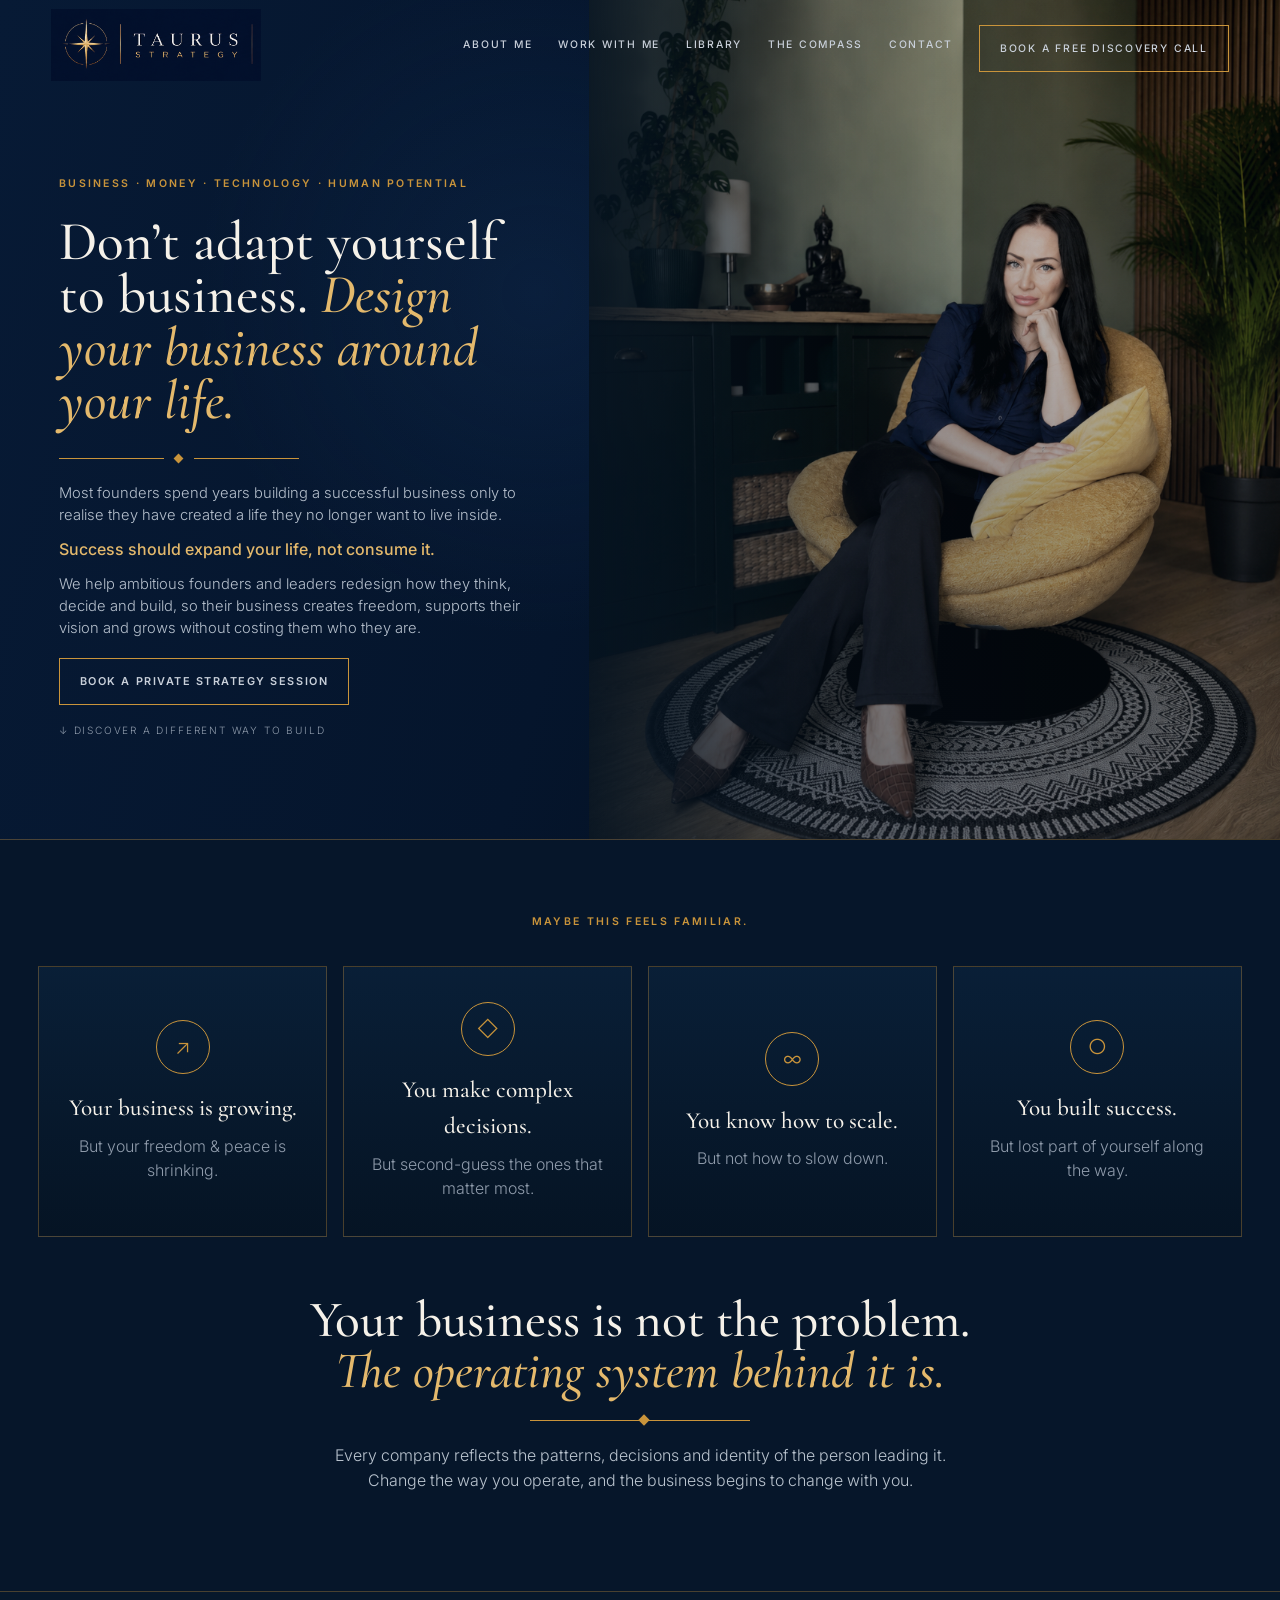
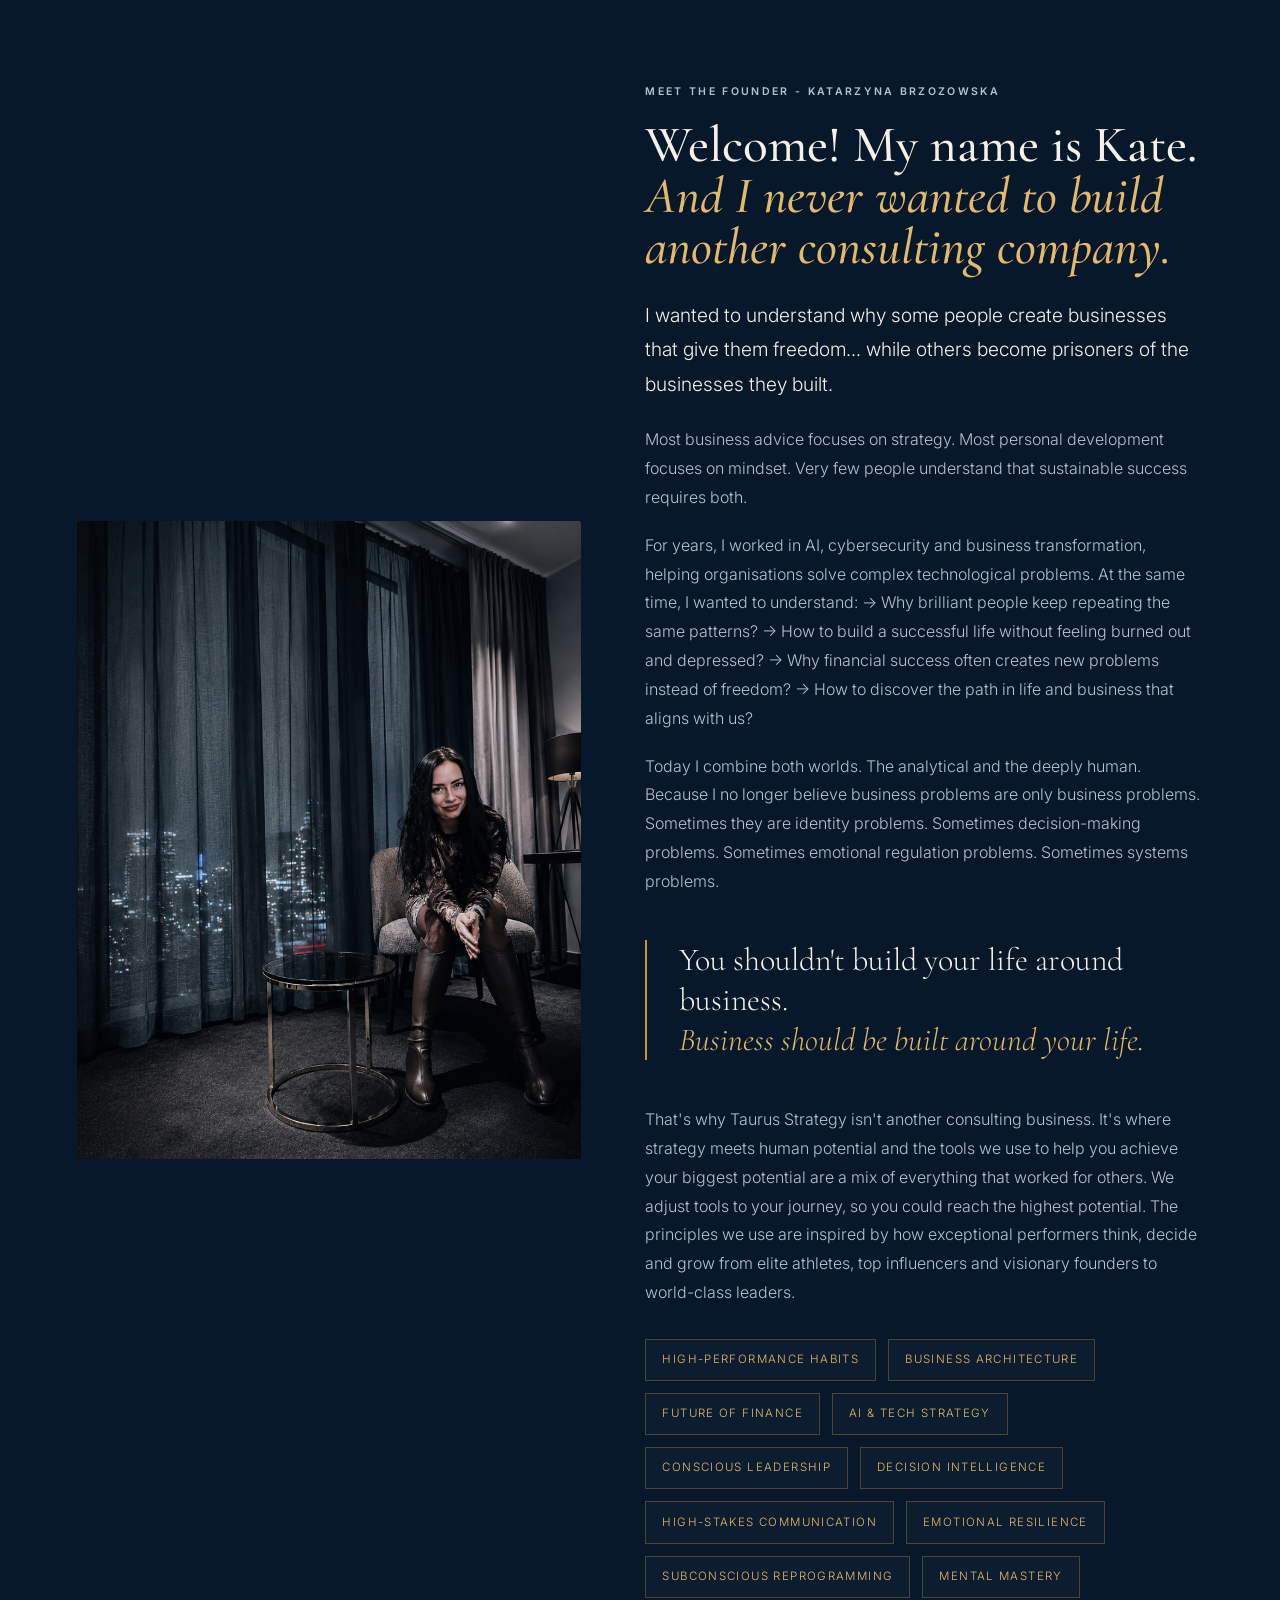
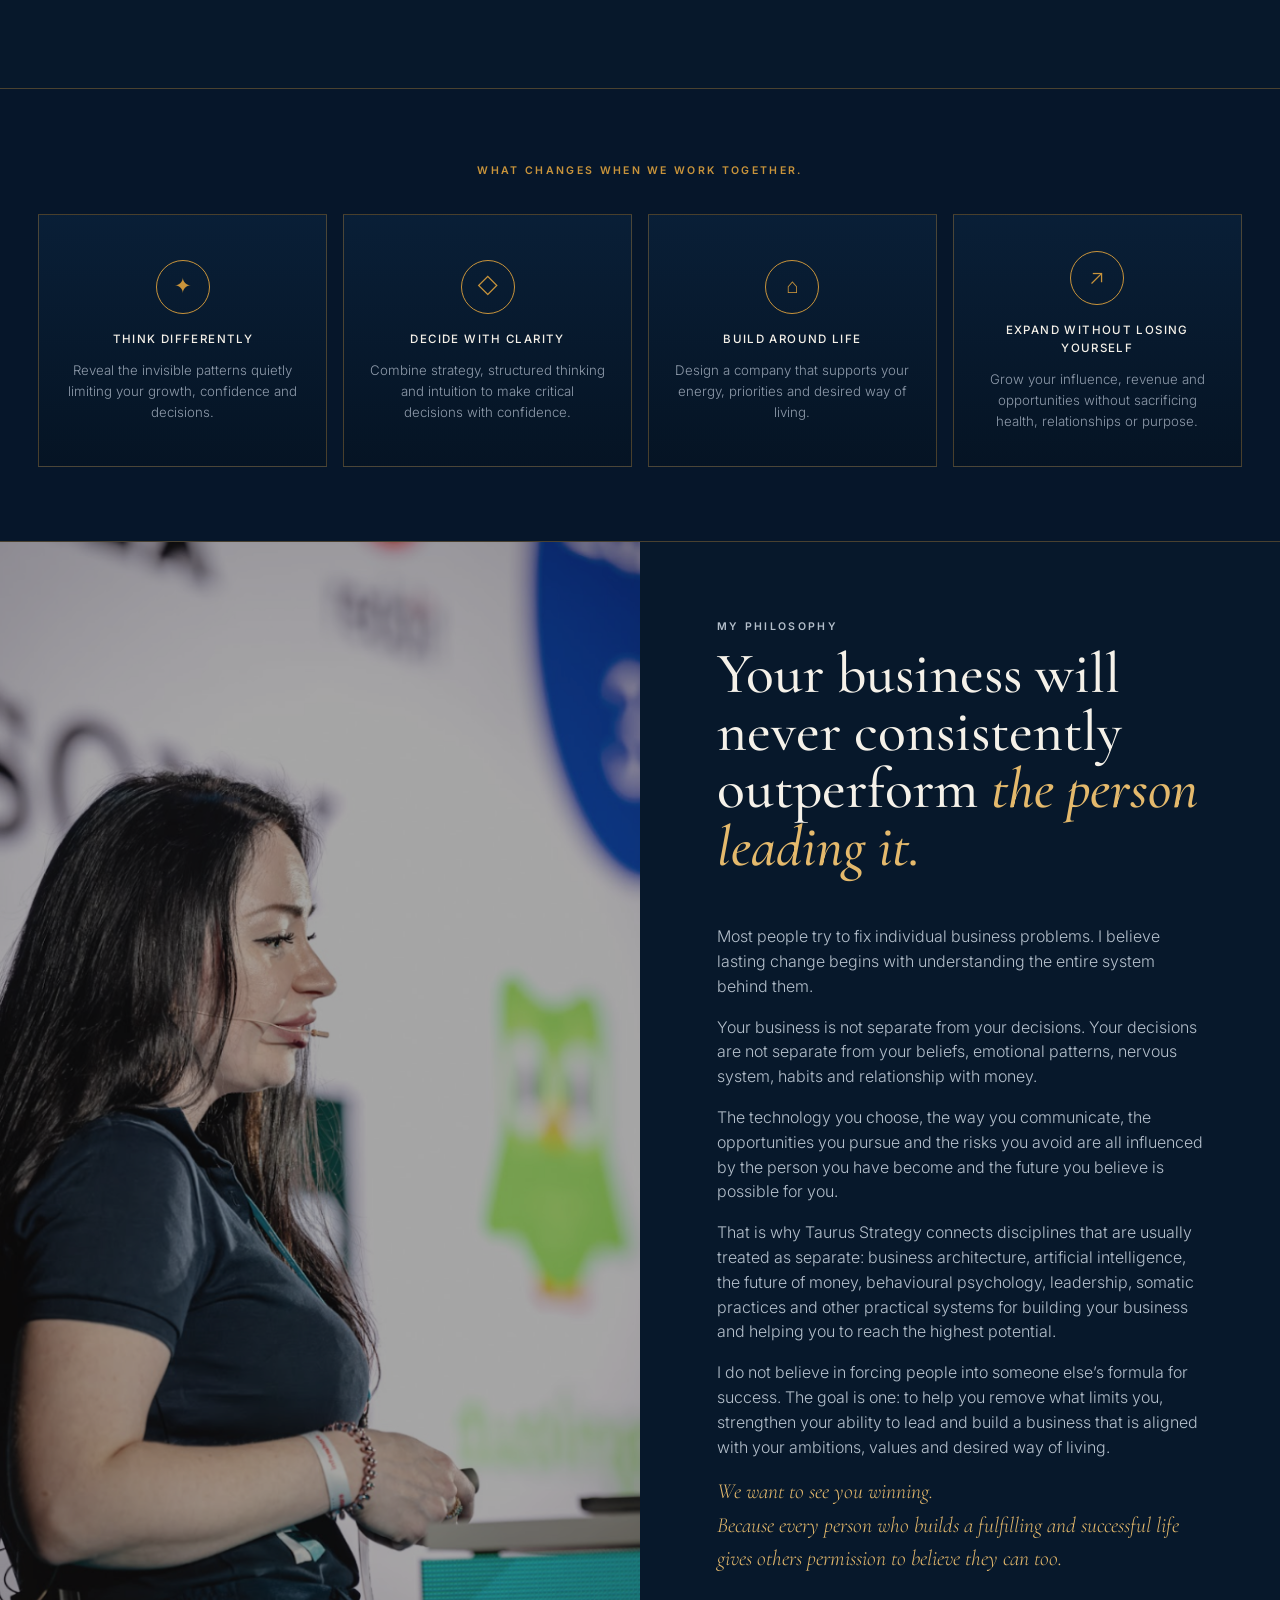
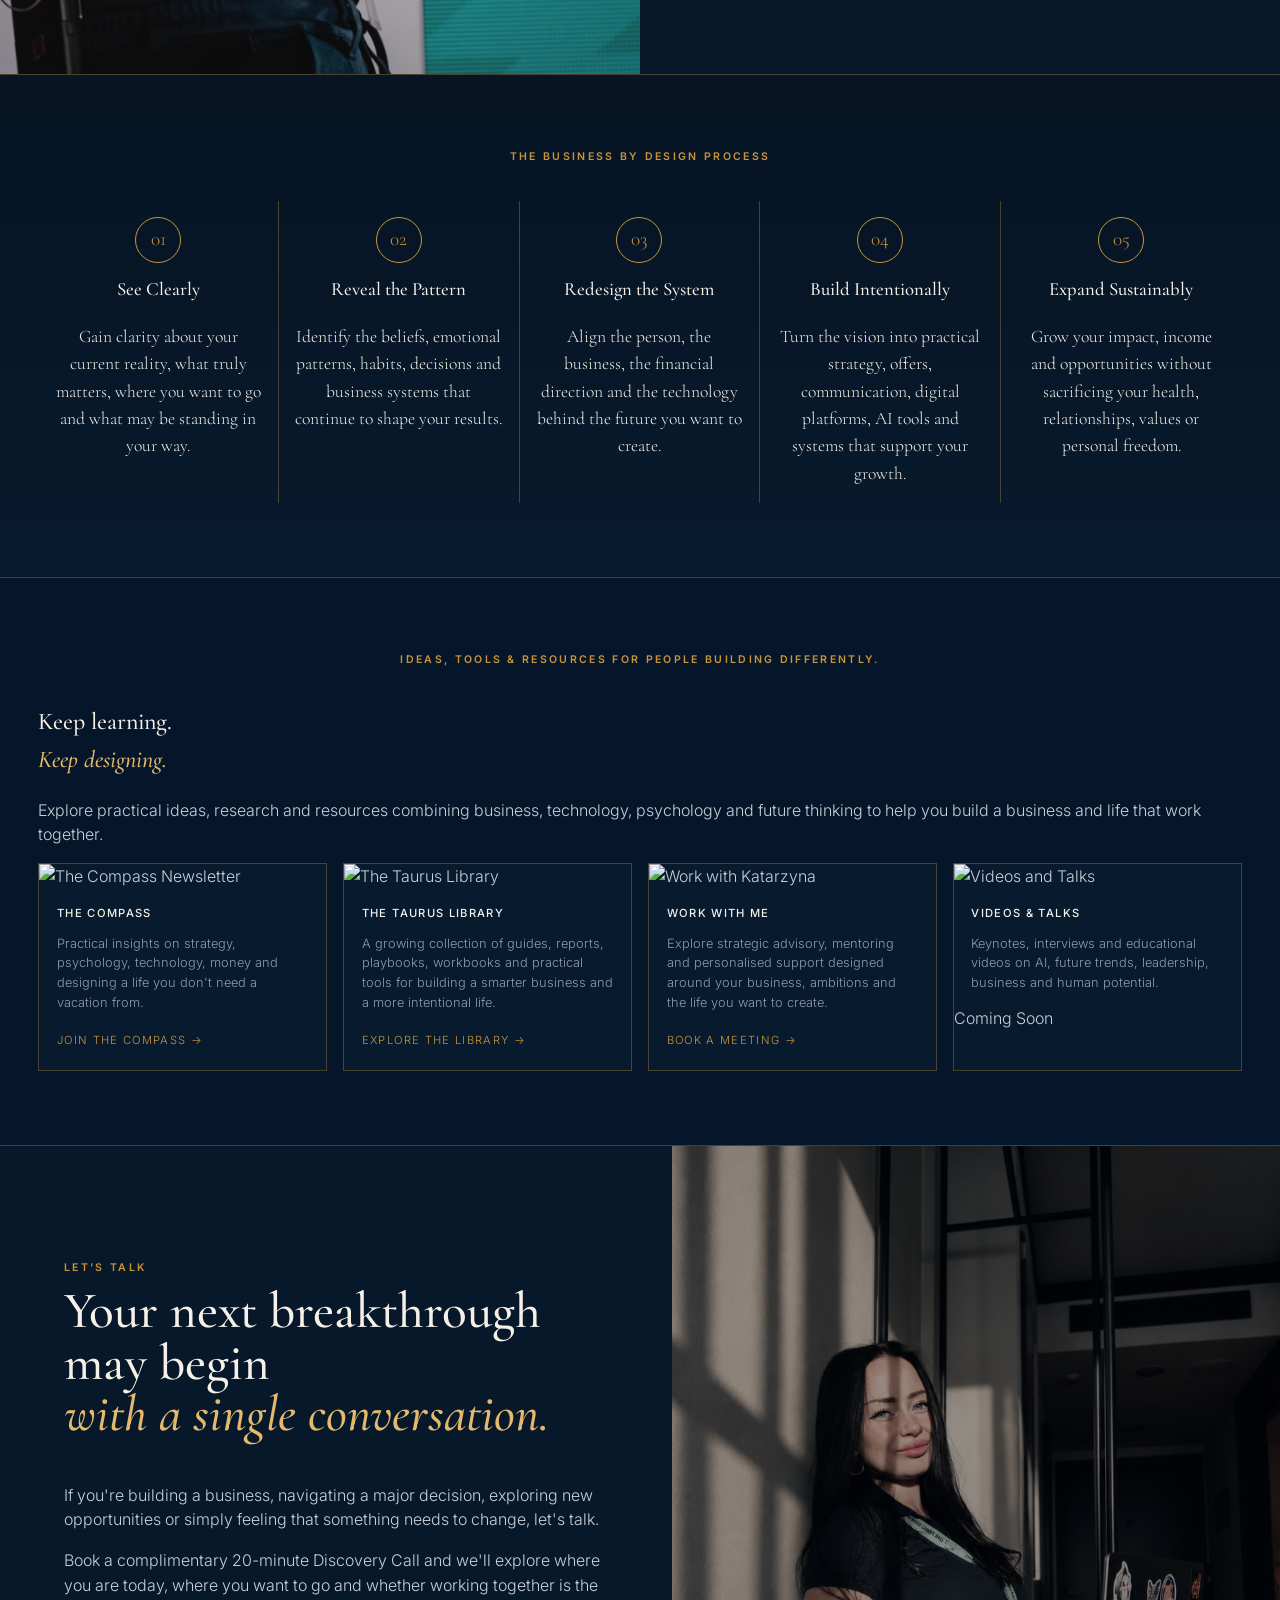
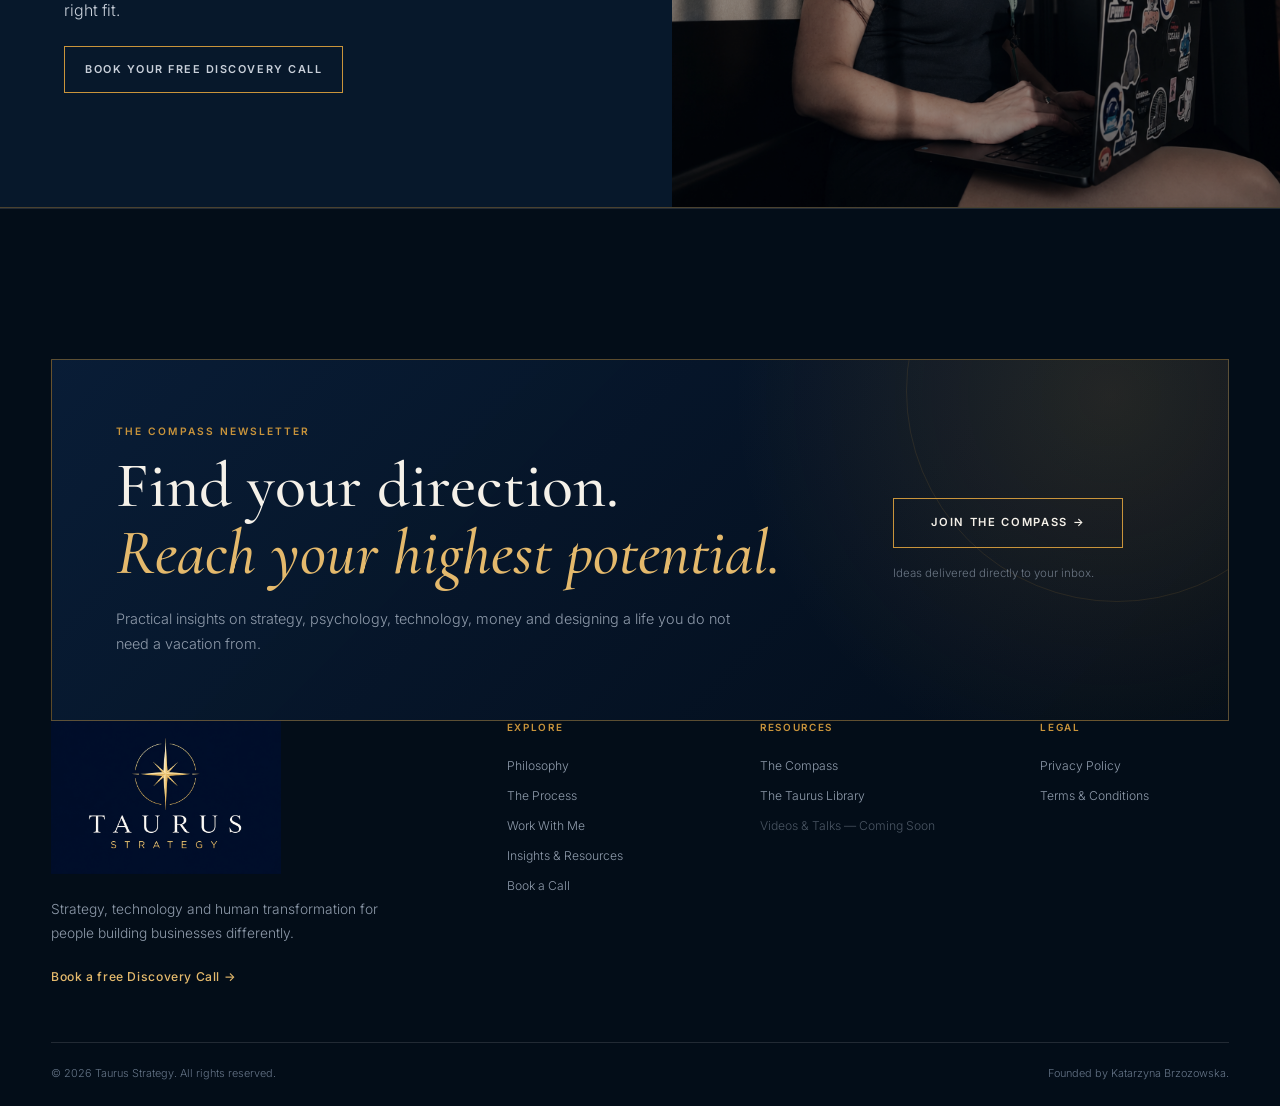
==== index.html @ cb26f1c2 "Update index.html" ====
<!doctype html>
<html lang="en">
<head>
  <meta charset="utf-8">
  <meta name="viewport" content="width=device-width, initial-scale=1">
  <meta name="description" content="Taurus Strategy helps ambitious founders redesign how they think, decide and build—so their business supports the life they truly want.">
  <meta name="theme-color" content="#06162a">
  <title>Taurus Strategy | Design your business around your life</title>

  <link rel="preconnect" href="https://fonts.googleapis.com">
  <link rel="preconnect" href="https://fonts.gstatic.com" crossorigin>
  <link href="https://fonts.googleapis.com/css2?family=Cormorant+Garamond:ital,wght@0,500;0,600;1,500&family=Inter:wght@300;400;500;600&display=swap" rel="stylesheet">

  <link rel="stylesheet" href="styles.css">
  <script defer src="script.js"></script>
</head>
<body>
  <a class="skip-link" href="#main">Skip to content</a>

  <header class="site-header">
  
    <a class="brand" href="index.html" aria-label="Taurus Strategy home">
      <img
        src="assets/taurus-logo-horizontal.png"
        alt="Taurus Strategy">
    </a>
  
    <button
      class="menu-toggle"
      type="button"
      aria-expanded="false"
      aria-controls="main-nav"
      aria-label="Open navigation">
  
      <span></span>
      <span></span>
  
    </button>
    <nav
      id="main-nav"
      class="main-nav"
      aria-label="Main navigation">
    
      <a href="about.html">
        About Me
      </a>
    
      <a href="index.html#work-with-me">
        Work With Me
      </a>
    
      <a href="library.html">
        Library
      </a>
    
      <a
        href="https://katarzynabrzozowska.kit.com/5793950dbb"
        target="_blank"
        rel="noopener noreferrer">
        The Compass
      </a>
    
      <a href="contact.html">
        Contact
      </a>
    
      <a
        class="button button-outline nav-cta"
        href="https://tidycal.com/katarzynabrzozowskapoland/20-minute-meeting-free"
        target="_blank"
        rel="noopener noreferrer">
        Book a Free Discovery Call
      </a>
    
    </nav>
  
  </header>

  <main id="main">
    <section class="hero" id="top">
      <div class="hero-copy reveal">
        <p class="eyebrow">
          Business · Money · Technology · Human Potential
        </p>
        <h1>
          Don’t adapt yourself to business.
          <em>Design your business around your life.</em>
        </h1>

        <div class="gold-divider"><span></span></div>

        <p class="hero-problem">
          Most founders spend years building a successful business only to realise
          they have created a life they no longer want to live inside.
        </p>

        <p class="hero-emphasis">Success should expand your life, not consume it.</p>

        <p class="hero-summary">
          We help ambitious founders and leaders redesign how they think, decide and
          build, so their business creates freedom, supports their vision and grows
          without costing them who they are. 
        </p>
        <a class="button button-outline"
           href="https://tidycal.com/katarzynabrzozowskapoland/20-minute-meeting-free"
           target="_blank"
           rel="noopener">
           Book a private strategy session
        </a>
        <a class="scroll-link" href="#familiar">↓ Discover a different way to build</a>
      </div>

      <div class="hero-photo-wrap reveal">
        <img src="assets/katarzyna-portrait-01.jpeg" alt="Katarzyna Brzozowska, founder of Taurus Strategy">
        <div class="photo-overlay"></div>
      </div>
    </section>

    <section class="familiar" id="familiar">
      <div class="section-label reveal">Maybe this feels familiar.</div>

      <div class="familiar-grid">
        <article class="familiar-card reveal">
          <span class="icon">↗</span>
          <h3>Your business is growing.</h3>
          <p>But your freedom & peace is shrinking.</p>
        </article>

        <article class="familiar-card reveal">
          <span class="icon">◇</span>
          <h3>You make complex decisions.</h3>
          <p>But second-guess the ones that matter most.</p>
        </article>

        <article class="familiar-card reveal">
          <span class="icon">∞</span>
          <h3>You know how to scale.</h3>
          <p>But not how to slow down.</p>
        </article>

        <article class="familiar-card reveal">
          <span class="icon">○</span>
          <h3>You built success.</h3>
          <p>But lost part of yourself along the way.</p>
        </article>
      </div>

      <div class="mirror-statement reveal">
        <h2>
          Your business is not the problem.<br>
          <em>The operating system behind it is.</em>
        </h2>
        <div class="statement-line"></div>
        <p>
          Every company reflects the patterns, decisions and identity of the person leading it.<br>
          Change the way you operate, and the business begins to change with you.
        </p>
      </div>
    </section>


    <section class="founder" id="about">
    
        <div class="founder-photo reveal">
            <img src="assets/katarzyna-portrait-01.jpg" alt="Katarzyna Brzozowska">
        </div>
    
        <div class="founder-copy reveal">
    
            <p class="eyebrow">Meet the Founder - Katarzyna Brzozowska</p>

            <h2>
                Welcome! My name is Kate.
                <br>
                <em>And I never wanted to build another consulting company.</em>
            </h2>
    
            <p class="lead">
                I wanted to understand why some people create businesses that give them freedom... 
                while others become prisoners of the businesses they built.
            </p>
    
            <p>
                Most business advice focuses on strategy.
                Most personal development focuses on mindset.
                Very few people understand that sustainable success requires both.
            </p> 
  
            <p>
                For years, I worked in AI, cybersecurity and business transformation, helping organisations solve complex technological problems.
                At the same time, I wanted to understand:
                -> Why brilliant people keep repeating the same patterns?
                -> How to build a successful life without feeling burned out and depressed?
                -> Why financial success often creates new problems instead of freedom?
                -> How to discover the path in life and business that aligns with us?
                
            </p>
    
            <p>
                Today I combine both worlds.
                The analytical and the deeply human.
                Because I no longer believe business problems are only business problems.
                Sometimes they are identity problems.
                Sometimes decision-making problems.
                Sometimes emotional regulation problems.
                Sometimes systems problems.
            </p>
    
            <blockquote>
                You shouldn't build your life around business.
                <br>
                <span>Business should be built around your life.</span>
            </blockquote>
    
            <p>
                That's why Taurus Strategy isn't another consulting business.
                It's where strategy meets human potential and the tools we use to help you achieve
                your biggest potential are a mix of everything that worked for others. 
                We adjust tools to your journey, so you could reach the highest potential.
                The principles we use are inspired by how exceptional performers think, 
                decide and grow from elite athletes, top influencers and visionary founders to world-class leaders.
            </p>
    
            <div class="founder-tags">
    
                <span>High-Performance Habits</span>
              
                <span>Business Architecture</span>

                <span>Future of Finance</span>
    
                <span>AI & Tech Strategy</span>
    
                <span>Conscious Leadership</span>
    
                <span>Decision Intelligence</span>
    
                <span>High-Stakes Communication</span>

                <span>Emotional Resilience</span>
    
                <span>Subconscious Reprogramming</span>
    
                <span>Mental Mastery</span>
    
            </div>
    
        </div>
    
    </section>
    <section class="services" id="work-with-me">
      <div class="section-label reveal">What changes when we work together.</div>

      <div class="service-grid">
        <article class="service-card reveal">
          <div class="service-icon">✦</div>
          <h3>Think differently</h3>
          <p>Reveal the invisible patterns quietly limiting your growth, confidence and decisions.</p>
        </article>

        <article class="service-card reveal">
          <div class="service-icon">◇</div>
          <h3>Decide with clarity</h3>
          <p>Combine strategy, structured thinking and intuition to make critical decisions with confidence.</p>
        </article>

        <article class="service-card reveal">
          <div class="service-icon">⌂</div>
          <h3>Build around life</h3>
          <p>Design a company that supports your energy, priorities and desired way of living.</p>
        </article>

        <article class="service-card reveal">
          <div class="service-icon">↗</div>
          <h3>Expand without losing yourself</h3>
          <p>Grow your influence, revenue and opportunities without sacrificing health, relationships or purpose.</p>
        </article>
      </div>
    </section>

    <section class="philosophy" id="about">
      <div class="philosophy-photo reveal">
        <img src="assets/katarzyna-portrait-02.jpeg" alt="Katarzyna Brzozowska">
      </div>

      <div class="philosophy-copy reveal">
        <p class="eyebrow">My philosophy</p>
          <h2>
          Your business will never consistently outperform
          <em>the person leading it.</em>
        </h2>
    
        <p class="lead">
          Most people try to fix individual business problems. I believe lasting change begins with understanding the entire system behind them.
        </p>
    
        <p>
          Your business is not separate from your decisions. 
          Your decisions are not separate from your beliefs, emotional patterns, nervous system, habits and
          relationship with money.
        </p>
    
        <p>
          The technology you choose, the way you communicate, the opportunities you
          pursue and the risks you avoid are all influenced by the person you have
          become and the future you believe is possible for you.
        </p>
    
        <p>
          That is why Taurus Strategy connects disciplines that are usually treated as
          separate: business architecture, artificial intelligence, the future of money,
          behavioural psychology, leadership, somatic practices and other practical systems 
          for building your business and helping you to reach the highest potential.
        </p>
    
        <p>
          I do not believe in forcing people into someone else’s formula for success.
          
          The goal is one: to help you remove what limits you, strengthen your ability to lead 
          and build a business that is aligned with your ambitions, values and desired way of living.
        </p>
    
        <p class="gold-copy">
          We want to see you winning.
          <br>
          <span>Because every person who builds a fulfilling and successful life gives others permission to believe they can too.</span>
        </p>
      </div>
    </section>

    <section class="method" id="approach">
    
      <div class="section-label reveal">
        The Business by Design Process
      </div>
    
      <ol class="method-list">
    
        <li class="reveal">
          <span class="method-number">01</span>
    
          <div class="method-content">
            <h3>See Clearly</h3>
    
            <p>
              Gain clarity about your current reality, what truly matters,
              where you want to go and what may be standing in your way.
            </p>
          </div>
        </li>
    
        <li class="reveal">
          <span class="method-number">02</span>
    
          <div class="method-content">
            <h3>Reveal the Pattern</h3>
    
            <p>
              Identify the beliefs, emotional patterns, habits, decisions
              and business systems that continue to shape your results.
            </p>
          </div>
        </li>
    
        <li class="reveal">
          <span class="method-number">03</span>
    
          <div class="method-content">
            <h3>Redesign the System</h3>
    
            <p>
              Align the person, the business, the financial direction
              and the technology behind the future you want to create.
            </p>
          </div>
        </li>
    
        <li class="reveal">
          <span class="method-number">04</span>
    
          <div class="method-content">
            <h3>Build Intentionally</h3>
    
            <p>
              Turn the vision into practical strategy, offers, communication,
              digital platforms, AI tools and systems that support your growth.
            </p>
          </div>
        </li>
    
        <li class="reveal">
          <span class="method-number">05</span>
    
          <div class="method-content">
            <h3>Expand Sustainably</h3>
    
            <p>
              Grow your impact, income and opportunities without sacrificing
              your health, relationships, values or personal freedom.
            </p>
          </div>
        </li>
      </ol>
    </section>

    <section class="insights" id="insights">
    
        <div class="section-label reveal">
            Ideas, tools & resources for people building differently.
        </div>
    
        <h2 class="section-title reveal">
            Keep learning.<br>
            <em>Keep designing.</em>
        </h2>
    
        <p class="section-intro reveal">
            Explore practical ideas, research and resources combining business,
            technology, psychology and future thinking to help you build a business
            and life that work together.
        </p>
    
        <div class="insight-grid">
    
            <!-- THE COMPASS -->
    
            <article class="insight-card reveal">
    
                <div class="insight-image">
                    <img src="images/the-compass.jpg"
                         alt="The Compass Newsletter">
                </div>
    
                <h3>The Compass</h3>
    
                <p>
                    Practical insights on strategy, psychology, technology,
                    money and designing a life you don't need a vacation from.
                </p>
    
                <a href="https://katarzynabrzozowska.kit.com/5793950dbb"
                   target="_blank"
                   rel="noopener noreferrer">
                    Join The Compass →
                </a>
    
            </article>
    
    
            <!-- LIBRARY -->
    
            <article class="insight-card reveal">
    
                <div class="insight-image">
                    <img src="images/library.jpg"
                         alt="The Taurus Library">
                </div>
    
                <h3>The Taurus Library</h3>
    
                <p>
                    A growing collection of guides, reports, playbooks,
                    workbooks and practical tools for building a smarter
                    business and a more intentional life.
                </p>
    
                <a href="library.html">
                    Explore the library →
                </a>
    
            </article>
    
    
            <!-- WORK WITH ME -->
    
            <article class="insight-card reveal">
    
                <div class="insight-image">
                    <img src="images/work-with-me.jpg"
                         alt="Work with Katarzyna">
                </div>
    
                <h3>Work With Me</h3>
    
                <p>
                    Explore strategic advisory, mentoring and personalised
                    support designed around your business, ambitions
                    and the life you want to create.
                </p>
    
                <a href="contact.html">
                    Book a meeting →
                </a>
    
            </article>
    
    
            <!-- VIDEOS -->
    
            <article class="insight-card reveal">
    
                <div class="insight-image">
                    <img src="images/videos-talks.jpg"
                         alt="Videos and Talks">
                </div>
    
                <h3>Videos & Talks</h3>
    
                <p>
                    Keynotes, interviews and educational videos on AI,
                    future trends, leadership, business and human potential.
                </p>
    
                <span class="coming-soon">
                    Coming Soon
                </span>
    
            </article>
    
        </div>
    
    </section>

    <section class="cta" id="book">
    
        <div class="cta-copy reveal">
    
            <p class="eyebrow">
                Let's Talk
            </p>
    
            <h2>
                Your next breakthrough may begin
                <br>
                <em>with a single conversation.</em>
            </h2>
    
            <p class="cta-text">
                If you're building a business, navigating a major decision,
                exploring new opportunities or simply feeling that something
                needs to change, let's talk.
            </p>
    
            <p class="cta-text">
                Book a complimentary 20-minute Discovery Call and we'll explore
                where you are today, where you want to go and whether working
                together is the right fit.
            </p>
    
            <a class="button button-outline"
               href="https://tidycal.com/katarzynabrzozowskapoland/20-minute-meeting-free"
               target="_blank"
               rel="noopener noreferrer">
    
                Book Your Free Discovery Call
    
            </a>
    
        </div>
    
        <div class="cta-photo reveal">
    
            <img
                src="assets/katarzyna-portrait-03.jpeg"
                alt="Katarzyna Brzozowska">
    
        </div>
    
    </section>
</main>

<footer class="site-footer" id="contact">


  <!-- FEATURED NEWSLETTER -->

  <div class="footer-newsletter reveal">

    <div class="footer-newsletter-copy">

      <p class="footer-newsletter-label">
        The Compass Newsletter
      </p>

      <h2>
        Find your direction.<br>
        <em>Reach your highest potential.</em>
      </h2>

      <p>
        Practical insights on strategy, psychology, technology,
        money and designing a life you do not need a vacation from.
      </p>

    </div>

    <div class="footer-newsletter-action">

      <a
        class="button newsletter-button"
        href="https://katarzynabrzozowska.kit.com/5793950dbb"
        target="_blank"
        rel="noopener noreferrer">
        Join The Compass →
      </a>

      <span>
        Ideas delivered directly to your inbox.
      </span>

    </div>

  </div>
  <div class="footer-main">

    <!-- BRAND -->

    <div class="footer-brand">

      <img
        src="assets/taurus-logo.png"
        alt="Taurus Strategy">

      <p class="footer-brand-copy">
        Strategy, technology and human transformation
        for people building businesses differently.
      </p>

      <a
        class="footer-discovery-link"
        href="https://tidycal.com/katarzynabrzozowskapoland/20-minute-meeting-free"
        target="_blank"
        rel="noopener noreferrer">
        Book a free Discovery Call →
      </a>

    </div>


      <!-- EXPLORE -->
  
      <div class="footer-column">
  
        <h3>Explore</h3>
  
        <a href="#about">
          Philosophy
        </a>
  
        <a href="#approach">
          The Process
        </a>
  
        <a href="index.html#work-with-me">
          Work With Me
        </a>
  
        <a href="#insights">
          Insights & Resources
        </a>
  
        <a href="#book">
          Book a Call
        </a>
  
      </div>
  
  
      <!-- RESOURCES -->
  
      <div class="footer-column">
  
        <h3>Resources</h3>
  
        <a
          href="https://katarzynabrzozowska.kit.com/5793950dbb"
          target="_blank"
          rel="noopener noreferrer">
          The Compass
        </a>
  
        <a href="library.html">
          The Taurus Library
        </a>
  
        <span class="footer-link-disabled">
          Videos & Talks — Coming Soon
        </span>
  
      </div>
  
  
      <!-- LEGAL -->
  
      <div class="footer-column">
  
        <h3>Legal</h3>
  
        <a href="privacy-policy.html">
          Privacy Policy
        </a>
  
        <a href="terms-and-conditions.html">
          Terms & Conditions
        </a>
  
      </div>
  
    </div>
  
  
  
    <!-- BOTTOM BAR -->
  
    <div class="footer-bottom">
  
      <p>
        © 2026 Taurus Strategy. All rights reserved.
      </p>
  
      <p>
        Founded by Katarzyna Brzozowska.
      </p>
  
    </div>
  
  </footer>

</body>
</html>
---- styles.css ----
:root {
  --navy-950: #020c18;
  --navy-900: #06152b;
  --navy-850: #081c38;
  --navy-800: #0b2343;

  --gold: #c9943b;
  --gold-soft: #e4b96c;

  --ivory: #f5f1e9;
  --silver: #c9d0da;
  --muted: #8f9bab;

  --line: rgba(201, 148, 59, 0.34);
  --line-soft: rgba(255, 255, 255, 0.12);

  --serif: "Cormorant Garamond", Georgia, serif;
  --sans: "Inter", Arial, sans-serif;
}

* {
  box-sizing: border-box;
}

html {
  scroll-behavior: smooth;
}

body {
  margin: 0;
  background:
    radial-gradient(
      circle at 35% 12%,
      rgba(19, 52, 92, 0.32),
      transparent 34%
    ),
    linear-gradient(
      180deg,
      #071a35 0%,
      #05152b 42%,
      #020c18 100%
    );
  color: var(--silver);
  font-family: var(--sans);
  font-weight: 300;
  line-height: 1.55;
}

img {
  width: 100%;
  height: 100%;
  object-fit: cover;
  display: block;
}

a {
  color: inherit;
  text-decoration: none;
}

h1,
h2,
h3,
p {
  margin-top: 0;
}

h1,
h2,
h3 {
  font-family: var(--serif);
  font-weight: 500;
  color: var(--ivory);
}

em {
  color: var(--gold-soft);
  font-family: var(--serif);
  font-weight: 500;
}

button,
input {
  font: inherit;
}

.sr-only {
  position: absolute;
  width: 1px;
  height: 1px;
  padding: 0;
  margin: -1px;
  overflow: hidden;
  clip: rect(0, 0, 0, 0);
  white-space: nowrap;
  border: 0;
}

.skip-link {
  position: fixed;
  top: -4rem;
  left: 1rem;
  z-index: 100;
  background: var(--gold);
  color: #071321;
  padding: 0.8rem 1rem;
}

.skip-link:focus {
  top: 1rem;
}

/* =========================
   HEADER
   ========================= */

.site-header {
  position: absolute;
  top: 0;
  left: 0;
  right: 0;
  z-index: 30;
  height: 90px;
  padding: 18px 4vw;
  display: flex;
  align-items: center;
  justify-content: space-between;
}

.brand {
  display: block;
  width: 320px;
  height: 72px;
  flex-shrink: 0;
  overflow: visible;
}

.brand img {
  display: block;
  width: 100%;
  height: 100%;
  object-fit: contain;
  object-position: left center;
  transform: none;
}

.main-nav {
  display: flex;
  align-items: center;
  gap: clamp(1.2rem, 2vw, 2.3rem);
}

.main-nav a {
  font-size: 0.65rem;
  text-transform: uppercase;
  letter-spacing: 0.17em;
  font-weight: 500;
}

.main-nav a:hover {
  color: var(--gold-soft);
}

.nav-cta {
  border: 1px solid var(--gold);
  padding: 0.85rem 1.15rem;
}

.menu-toggle {
  display: none;
}

/* =========================
   HERO
   ========================= */

.hero {
  min-height: 720px;
  height: 100svh;
  max-height: 840px;

  display: grid;
  grid-template-columns: 0.92fr 1.08fr;

  background:
    radial-gradient(
      circle at 42% 35%,
      rgba(22, 55, 98, 0.28),
      transparent 37%
    ),
    linear-gradient(
      105deg,
      #071a35 0%,
      #05152c 48%,
      #020b16 100%
    );

  border-bottom: 1px solid var(--line);
  overflow: hidden;
}

.hero-copy {
  padding: 112px 4.6vw 36px;
  align-self: center;
  max-width: 700px;
  display: flex;
  flex-direction: column;
  justify-content: center;
}

.eyebrow,
.section-label {
  color: var(--gold);
  text-transform: uppercase;
  letter-spacing: 0.22em;
  font-size: 0.66rem;
  font-weight: 600;
}

.hero h1 {
  font-size: clamp(3rem, 4.3vw, 5rem);
  line-height: 0.96;
  margin: 0.8rem 0 0.7rem;
  max-width: 660px;
}

.gold-divider {
  display: flex;
  align-items: center;
  margin: 1rem 0 1.25rem;
  width: 240px;
}

.gold-divider::before,
.gold-divider::after {
  content: "";
  height: 1px;
  flex: 1;
  background: var(--gold);
}

.gold-divider span {
  width: 7px;
  height: 7px;
  background: var(--gold);
  transform: rotate(45deg);
  margin: 0 0.7rem;
}

.hero-problem,
.hero-summary {
  max-width: 590px;
  color: #b6c0cd;
  font-size: 0.92rem;
  line-height: 1.5;
  margin-bottom: 0.7rem;
}

.hero-emphasis {
  color: var(--gold-soft);
  font-weight: 500;
  margin-bottom: 0.7rem;
}

.button {
  display: inline-flex;
  width: fit-content;
  border: 1px solid var(--gold);
  padding: 0.9rem 1.25rem;
  text-transform: uppercase;
  letter-spacing: 0.14em;
  font-size: 0.68rem;
  font-weight: 600;
  margin-top: 0.45rem;
  transition: 0.25s ease;
}

.button:hover {
  background: var(--gold);
  color: var(--navy-950);
  transform: translateY(-2px);
}

.scroll-link {
  display: block;
  width: fit-content;
  margin-top: 1.1rem;
  color: var(--muted);
  font-size: 0.63rem;
  text-transform: uppercase;
  letter-spacing: 0.18em;
}

.hero-photo-wrap {
  position: relative;
  overflow: hidden;
  min-height: 720px;
  height: 100%;
  max-height: 840px;
}

.hero-photo-wrap img {
  width: 100%;
  height: 100%;
  object-fit: cover;
  object-position: center top;
  filter: saturate(0.75) contrast(1.04);
}

.photo-overlay {
  position: absolute;
  inset: 0;
  background:
    linear-gradient(
      90deg,
      rgba(5, 19, 33, 0.9) 0%,
      rgba(5, 19, 33, 0.22) 35%,
      rgba(5, 19, 33, 0.05) 70%
    ),
    linear-gradient(
      180deg,
      rgba(4, 13, 24, 0.1),
      rgba(4, 13, 24, 0.5)
    );
}

/* =========================
   SECTIONS
   ========================= */

.familiar,
.services,
.method,
.insights {
  padding: 74px 3vw;
  background: #06162a;
  border-bottom: 1px solid var(--line);
}

.section-label {
  text-align: center;
  margin-bottom: 2.2rem;
}

.familiar-grid,
.service-grid,
.insight-grid {
  max-width: 1450px;
  margin: 0 auto;
  display: grid;
  grid-template-columns: repeat(4, 1fr);
  gap: 1rem;
}

.familiar-card,
.service-card {
  border: 1px solid var(--line);
  min-height: 230px;
  padding: 2.2rem 1.6rem;
  display: flex;
  flex-direction: column;
  align-items: center;
  justify-content: center;
  text-align: center;
  background: linear-gradient(
    180deg,
    rgba(11, 35, 61, 0.65),
    rgba(5, 18, 32, 0.65)
  );
}

.familiar-card .icon,
.service-icon {
  width: 54px;
  height: 54px;
  border: 1px solid var(--gold);
  border-radius: 50%;
  display: grid;
  place-items: center;
  color: var(--gold);
  margin-bottom: 1.1rem;
  font-size: 1.3rem;
}

.familiar-card h3 {
  font-size: 1.45rem;
  margin-bottom: 0.4rem;
}

.familiar-card p {
  color: var(--muted);
  margin: 0;
}

.mirror-statement {
  text-align: center;
  padding: 3.6rem 1rem 0.5rem;
  max-width: 900px;
  margin: 0 auto;
}

.mirror-statement h2 {
  font-size: clamp(2.5rem, 4vw, 4.5rem);
  line-height: 1;
  margin-bottom: 1.3rem;
}

.mirror-statement p {
  color: #bac4cf;
}

.statement-line {
  width: 220px;
  height: 1px;
  background: var(--gold);
  margin: 1.4rem auto;
  position: relative;
}

.statement-line::after {
  content: "";
  position: absolute;
  left: 50%;
  top: -4px;
  width: 8px;
  height: 8px;
  background: var(--gold);
  transform: rotate(45deg);
}

.service-card {
  min-height: 210px;
  border-radius: 0;
}

.service-card h3 {
  text-transform: uppercase;
  letter-spacing: 0.12em;
  font-family: var(--sans);
  font-size: 0.72rem;
}

.service-card p {
  color: var(--muted);
  font-size: 0.83rem;
  max-width: 250px;
  margin: 0;
}

/* =========================
   PHILOSOPHY
   ========================= */

.philosophy {
  display: grid;
  grid-template-columns: 1fr 1fr;
  min-height: 570px;
  background: #07182b;
  border-bottom: 1px solid var(--line);
}

.philosophy-photo {
  overflow: hidden;
}

.philosophy-photo img {
  object-position: 55% 35%;
  filter: saturate(0.75) brightness(0.65);
}

.philosophy-copy {
  padding: 6vw;
  align-self: center;
}

.philosophy-copy h2 {
  font-size: clamp(3rem, 4.5vw, 5rem);
  line-height: 1;
  max-width: 700px;
}

.philosophy-copy p {
  max-width: 650px;
  color: #b4bfcb;
}

.gold-copy {
  color: var(--gold-soft) !important;
  font-family: var(--serif);
  font-size: 1.35rem;
  font-style: italic;
}

/* =========================
   METHOD
   ========================= */

.method {
  background: linear-gradient(180deg, #061423, #081a2e);
}

.method-list {
  max-width: 1450px;
  margin: 0 auto;
  list-style: none;
  padding: 0;
  display: grid;
  grid-template-columns: repeat(5, 1fr);
}

.method-list li {
  text-align: center;
  padding: 1rem;
  border-right: 1px solid var(--line);
  position: relative;
}

.method-list li:last-child {
  border-right: 0;
}

.method-list span {
  display: inline-grid;
  place-items: center;
  width: 46px;
  height: 46px;
  border: 1px solid var(--gold);
  border-radius: 50%;
  color: var(--gold);
  font-family: var(--serif);
  font-size: 1.2rem;
  margin-bottom: 0.8rem;
}

.method-list p {
  color: var(--ivory);
  font-family: var(--serif);
  font-size: 1.1rem;
  margin: 0;
}

/* =========================
   INSIGHTS
   ========================= */

.insight-card {
  border: 1px solid var(--line);
  background: #071a2e;
  padding-bottom: 1.2rem;
}

.insight-visual {
  height: 170px;
  background: #142437;
}

.articles {
  background: linear-gradient(135deg, #2a3545, #080f18);
}

.podcast {
  background: radial-gradient(
    circle at 50%,
    #3c4655 0 16%,
    #08111d 17% 100%
  );
}

.videos {
  background: linear-gradient(
    135deg,
    #d0d0ca 0 3%,
    #1b2737 4% 100%
  );
}

.frameworks {
  background: repeating-linear-gradient(
    90deg,
    #121d2a 0 12px,
    #1b2939 12px 20px
  );
}

.insight-card h3,
.insight-card p,
.insight-card a {
  margin-left: 1.1rem;
  margin-right: 1.1rem;
}

.insight-card h3 {
  text-transform: uppercase;
  letter-spacing: 0.12em;
  font-family: var(--sans);
  font-size: 0.7rem;
  margin-top: 1rem;
}

.insight-card p {
  color: var(--muted);
  font-size: 0.8rem;
  min-height: 58px;
}

.insight-card a {
  color: var(--gold);
  font-size: 0.7rem;
  text-transform: uppercase;
  letter-spacing: 0.12em;
}

/* =========================
   CTA
   ========================= */

.cta {
  display: grid;
  grid-template-columns: 1.05fr 0.95fr;
  min-height: 410px;
  background: #07182b;
  border-bottom: 1px solid var(--line);
}

.cta-copy {
  padding: 5vw;
  align-self: center;
}

.cta-copy h2 {
  font-size: clamp(2.7rem, 4vw, 4.8rem);
  line-height: 1;
}

.cta-photo {
  overflow: hidden;
}

.cta-photo img {
  object-position: 58% 32%;
  filter: saturate(0.7) brightness(0.65);
}

/* =========================
   FOOTER
   ========================= */

.site-footer {
  display: block;
  width: 100%;
  padding: 70px 4vw 24px;
  background: #030d18;
  border-top: 1px solid var(--line-soft);
}


/* =========================
   FOOTER MAIN
   ========================= */

.footer-main {
  width: 100%;
  max-width: 1450px;
  margin: 0 auto;

  display: grid;
  grid-template-columns:
    minmax(260px, 1.5fr)
    minmax(140px, 0.75fr)
    minmax(160px, 0.85fr)
    minmax(140px, 0.7fr);

  gap: clamp(2.5rem, 4vw, 5rem);
  align-items: start;
}


/* =========================
   FOOTER BRAND
   ========================= */

.footer-brand {
  width: auto;
  height: auto;

  display: flex;
  flex-direction: column;
  align-items: flex-start;

  overflow: visible;
}

.footer-brand img {
  display: block;
  width: 230px;
  max-width: 100%;
  height: auto;

  margin: 0 0 1.5rem;

  object-fit: contain;
  object-position: left top;
  transform: none;
}

.footer-brand-copy {
  max-width: 330px;
  margin: 0 0 1.4rem;

  color: var(--muted);
  font-size: 0.86rem;
  line-height: 1.7;
}

.footer-discovery-link {
  display: inline-flex;
  align-items: center;

  color: var(--gold-soft);
  font-size: 0.76rem;
  font-weight: 500;
  line-height: 1.5;
  letter-spacing: 0.05em;

  transition:
    color 0.25s ease,
    transform 0.25s ease;
}

.footer-discovery-link:hover {
  color: var(--ivory);
  transform: translateX(4px);
}


/* =========================
   FOOTER COLUMNS
   ========================= */

.footer-column {
  display: flex;
  flex-direction: column;
  align-items: flex-start;
  gap: 0.7rem;
  min-width: 0;
}

.footer-column h3 {
  margin: 0 0 0.65rem;

  color: var(--gold);
  font-family: var(--sans);
  font-size: 0.62rem;
  font-weight: 600;
  line-height: 1.4;

  text-transform: uppercase;
  letter-spacing: 0.17em;
}

.footer-column a {
  display: inline-block;

  margin: 0;
  color: var(--muted);
  font-size: 0.76rem;
  line-height: 1.55;

  transition:
    color 0.25s ease,
    transform 0.25s ease;
}

.footer-column a:hover {
  color: var(--ivory);
  transform: translateX(4px);
}

.footer-link-disabled {
  color: rgba(143, 155, 171, 0.5);
  font-size: 0.76rem;
  line-height: 1.55;
}


/* =========================
   FEATURED NEWSLETTER
   ========================= */

.footer-newsletter {
  position: relative;

  width: 100%;
  max-width: 1450px;
  margin: 5rem auto 0;
  padding: clamp(2.5rem, 5vw, 4.5rem);

  display: grid;
  grid-template-columns:
    minmax(0, 1.45fr)
    minmax(230px, 0.55fr);

  gap: clamp(2rem, 5vw, 5rem);
  align-items: center;

  overflow: hidden;

  border: 1px solid rgba(201, 148, 59, 0.44);
  background:
    radial-gradient(
      circle at 90% 10%,
      rgba(201, 148, 59, 0.16),
      transparent 34%
    ),
    linear-gradient(
      135deg,
      rgba(11, 35, 67, 0.7),
      rgba(2, 12, 24, 0.78)
    );
}

.footer-newsletter::before {
  content: "";
  position: absolute;
  top: -180px;
  right: -100px;

  width: 420px;
  height: 420px;

  border: 1px solid rgba(201, 148, 59, 0.12);
  border-radius: 50%;

  pointer-events: none;
}

.footer-newsletter-copy {
  position: relative;
  z-index: 1;
  min-width: 0;
}

.footer-newsletter-label {
  margin: 0 0 1rem;

  color: var(--gold);
  font-size: 0.64rem;
  font-weight: 600;
  line-height: 1.4;

  text-transform: uppercase;
  letter-spacing: 0.2em;
}

.footer-newsletter h2 {
  max-width: 760px;
  margin: 0 0 1.4rem;

  color: var(--ivory);
  font-family: var(--serif);
  font-size: clamp(2.8rem, 5vw, 5rem);
  font-weight: 500;
  line-height: 0.98;
}

.footer-newsletter h2 em {
  display: inline-block;
  margin-top: 0.3rem;

  color: var(--gold-soft);
  font-family: var(--serif);
  font-weight: 500;
}

.footer-newsletter-copy > p:last-child {
  max-width: 650px;
  margin: 0;

  color: var(--muted);
  font-size: 0.9rem;
  line-height: 1.7;
}


/* =========================
   NEWSLETTER ACTION
   ========================= */

.footer-newsletter-action {
  position: relative;
  z-index: 1;

  display: flex;
  flex-direction: column;
  align-items: flex-start;
  justify-content: center;

  gap: 1rem;
}

.newsletter-button {
  display: inline-flex;
  align-items: center;
  justify-content: center;

  width: auto;
  min-width: 230px;
  margin: 0;
  padding: 1rem 1.5rem;

  border: 1px solid var(--gold);
  background: transparent;
  color: var(--ivory);

  font-size: 0.7rem;
  font-weight: 600;
  line-height: 1.4;
  letter-spacing: 0.15em;
  text-align: center;
  text-transform: uppercase;

  transition:
    background 0.25s ease,
    color 0.25s ease,
    transform 0.25s ease,
    box-shadow 0.25s ease;
}

.newsletter-button:hover {
  background: var(--gold);
  color: var(--navy-950);

  transform: translateY(-3px);
  box-shadow: 0 15px 35px rgba(201, 148, 59, 0.14);
}

.footer-newsletter-action span {
  max-width: 230px;

  color: rgba(143, 155, 171, 0.7);
  font-size: 0.72rem;
  line-height: 1.6;
}


/* =========================
   FOOTER BOTTOM
   ========================= */

.footer-bottom {
  width: 100%;
  max-width: 1450px;

  margin: 3.5rem auto 0;
  padding-top: 1.4rem;

  display: flex;
  justify-content: space-between;
  align-items: center;
  gap: 2rem;

  border-top: 1px solid var(--line-soft);
}

.footer-bottom p {
  margin: 0;

  color: #657487;
  font-size: 0.68rem;
  line-height: 1.5;
}


/* =========================
   FOOTER — TABLET
   ========================= */

@media (max-width: 1000px) {
  .footer-main {
    grid-template-columns: repeat(2, minmax(0, 1fr));
    gap: 3rem;
  }

  .footer-brand {
    grid-column: 1 / -1;
  }

  .footer-brand-copy {
    max-width: 500px;
  }

  .footer-newsletter {
    grid-template-columns: 1fr;
  }

  .footer-newsletter-action {
    align-items: flex-start;
  }
}


/* =========================
   FOOTER — MOBILE
   ========================= */

@media (max-width: 650px) {
  .site-footer {
    padding: 55px 6vw 24px;
  }

  .footer-main {
    grid-template-columns: 1fr;
    gap: 2.5rem;
  }

  .footer-brand {
    grid-column: auto;
  }

  .footer-brand img {
    width: 200px;
  }

  .footer-newsletter {
    margin-top: 3.5rem;
    padding: 2.3rem 1.5rem;
  }

  .footer-newsletter h2 {
    font-size: clamp(2.6rem, 12vw, 3.8rem);
  }

  .footer-newsletter-action {
    width: 100%;
  }

  .newsletter-button {
    width: 100%;
    min-width: 0;
  }

  .footer-newsletter-action span {
    max-width: none;
  }

  .footer-bottom {
    flex-direction: column;
    align-items: flex-start;
    gap: 0.6rem;
    margin-top: 2.5rem;
  }
}

/* =========================
   REVEAL ANIMATION
   ========================= */

.reveal {
  opacity: 0;
  transform: translateY(18px);
  transition: opacity 0.7s ease, transform 0.7s ease;
}

.reveal.visible {
  opacity: 1;
  transform: none;
}

/* =========================
   RESPONSIVE
   ========================= */

@media (max-width: 1200px) {
  .brand {
    width: 255px;
    height: 62px;
  }

  .main-nav {
    gap: 1.15rem;
  }
}

@media (max-width: 1000px) {
  .main-nav {
    position: fixed;
    inset: 0 0 auto 0;
    padding: 110px 7vw 40px;
    background: rgba(3, 13, 24, 0.98);
    flex-direction: column;
    align-items: flex-start;
    transform: translateY(-110%);
    transition: 0.3s ease;
  }

  .main-nav.open {
    transform: none;
  }

  .menu-toggle {
    display: flex;
    flex-direction: column;
    gap: 6px;
    width: 44px;
    height: 44px;
    align-items: center;
    justify-content: center;
    border: 1px solid var(--line-soft);
    background: transparent;
    z-index: 31;
  }

  .menu-toggle span:not(.sr-only) {
    width: 19px;
    height: 1px;
    background: var(--silver);
  }

  .hero {
    grid-template-columns: 1fr;
    height: auto;
    min-height: auto;
    max-height: none;
  }

  .hero-copy {
    padding: 120px 6vw 64px;
    max-width: none;
  }

  .hero-photo-wrap {
    min-height: 620px;
    height: 620px;
    max-height: none;
  }

  .familiar-grid,
  .service-grid,
  .insight-grid {
    grid-template-columns: 1fr 1fr;
  }

  .philosophy,
  .cta {
    grid-template-columns: 1fr;
  }

  .philosophy-photo,
  .cta-photo {
    min-height: 520px;
  }

  .method-list {
    grid-template-columns: 1fr 1fr;
    gap: 1rem;
  }

  .method-list li {
    border-right: 0;
    border-bottom: 1px solid var(--line);
  }

}

@media (max-height: 780px) and (min-width: 1001px) {
  .site-header {
    position: absolute;
    top: 0;
    left: 0;
    right: 0;
    z-index: 30;
  
    height: 98px;
    padding: 14px 3vw;
  
    display: flex;
    align-items: center;
    justify-content: space-between;
  
    background: rgba(2, 12, 24, 0.46);
    border-bottom: 1px solid rgba(255, 255, 255, 0.055);
    backdrop-filter: blur(8px);
  }
  .brand {
    width: 245px;
    height: 58px;
  }

  .hero {
    min-height: 660px;
    max-height: 760px;
  }

  .hero-copy {
    padding-top: 94px;
    padding-bottom: 24px;
  }

  .hero h1 {
    font-size: clamp(2.8rem, 4vw, 4.55rem);
  }

  .hero-problem,
  .hero-summary {
    font-size: 0.85rem;
    line-height: 1.42;
    margin-bottom: 0.55rem;
  }

  .hero-emphasis {
    margin-bottom: 0.55rem;
  }

  .hero .button {
    padding: 0.78rem 1.05rem;
  }

  .scroll-link {
    margin-top: 0.75rem;
  }

  .hero-photo-wrap {
    min-height: 660px;
    max-height: 760px;
  }
}

@media (max-width: 650px) {
  .site-header {
    height: 80px;
    padding: 14px 5vw;
  }

  .brand {
    width: 175px;
    height: 52px;
  }

  .hero-copy {
    padding: 110px 6vw 56px;
  }

  .hero h1 {
    font-size: 3.15rem;
  }

  .hero-photo-wrap {
    min-height: 500px;
    height: 500px;
  }

  .familiar-grid,
  .service-grid,
  .insight-grid {
    grid-template-columns: 1fr;
  }

  .familiar,
  .services,
  .method,
  .insights {
    padding-left: 6vw;
    padding-right: 6vw;
  }

  .method-list {
    grid-template-columns: 1fr;
  }

}
/* ==========================
   FOUNDER
========================== */

.founder{

    display:grid;
    grid-template-columns:0.95fr 1.05fr;

    gap:5vw;

    align-items:center;

    padding:90px 6vw;

    background:#07182b;

    border-bottom:1px solid var(--line);

}

.founder-photo{

    overflow:hidden;

}

.founder-photo img{

    width:100%;

    border-radius:2px;

    filter:saturate(.85);

}

.founder-copy{

    max-width:720px;

}

.founder-copy h2{

    font-size:clamp(2.8rem,4vw,4.8rem);

    line-height:1;

    margin-bottom:1.5rem;

}

.founder-copy .lead{

    font-size:1.2rem;

    color:var(--ivory);

    margin-bottom:1.5rem;

}

.founder-copy p{

    color:#b7c2ce;

    line-height:1.8;

    margin-bottom:1.2rem;

}

.founder blockquote{

    margin:2.8rem 0;

    padding-left:2rem;

    border-left:2px solid var(--gold);

    font-family:var(--serif);

    font-size:2rem;

    line-height:1.25;

    color:var(--ivory);

}

.founder blockquote span{

    color:var(--gold-soft);

    font-style:italic;

}

.founder-tags{

    display:flex;

    flex-wrap:wrap;

    gap:12px;

    margin-top:2rem;

}

.founder-tags span{

    border:1px solid var(--line);

    padding:.7rem 1rem;

    font-size:.72rem;

    text-transform:uppercase;

    letter-spacing:.12em;

    color:var(--gold-soft);

    background:rgba(255,255,255,.02);

}

/* =========================================
   CONTACT PAGE
========================================= */

.contact-page {
  background:
    radial-gradient(
      circle at 70% 12%,
      rgba(20, 55, 96, 0.25),
      transparent 32%
    ),
    linear-gradient(
      180deg,
      #06172f 0%,
      #041225 46%,
      #020c18 100%
    );
}

.page-header {
  position: relative;
  background: rgba(2, 12, 24, 0.86);
  border-bottom: 1px solid var(--line-soft);
}


/* =========================================
   CONTACT HERO
========================================= */

.contact-hero {
  min-height: 430px;
  padding: 7rem 6vw 5rem;

  display: flex;
  align-items: center;

  background:
    radial-gradient(
      circle at 80% 30%,
      rgba(201, 148, 59, 0.1),
      transparent 28%
    ),
    linear-gradient(
      115deg,
      #071a35,
      #030e1d
    );

  border-bottom: 1px solid var(--line);
}

.contact-hero-copy {
  width: 100%;
  max-width: 1450px;
  margin: 0 auto;
}

.contact-hero h1 {
  max-width: 820px;
  margin: 0.8rem 0 1rem;

  font-size: clamp(3.5rem, 7vw, 7rem);
  line-height: 0.94;
}

.contact-hero h1 em {
  display: block;
}

.contact-hero-lead {
  max-width: 690px;
  margin: 0;

  color: #b5c0cc;
  font-size: 1rem;
  line-height: 1.75;
}


/* =========================================
   CONTACT SECTION
========================================= */

.contact-section {
  padding: 7rem 6vw;
  background: #06162a;
  border-bottom: 1px solid var(--line);
}

.contact-layout {
  width: 100%;
  max-width: 1300px;
  margin: 0 auto;

  display: grid;
  grid-template-columns:
    minmax(0, 0.85fr)
    minmax(420px, 1.15fr);

  gap: clamp(4rem, 8vw, 8rem);
  align-items: start;
}


/* =========================================
   CONTACT INTRO
========================================= */

.contact-intro h2 {
  margin: 0.8rem 0 1.5rem;

  font-size: clamp(2.8rem, 4.5vw, 4.8rem);
  line-height: 1;
}

.contact-intro > p {
  max-width: 540px;

  color: #b7c1cd;
  font-size: 0.95rem;
  line-height: 1.75;
}

.contact-option {
  display: grid;
  grid-template-columns: 48px 1fr;
  gap: 1.2rem;

  margin-top: 2rem;
  padding-top: 2rem;

  border-top: 1px solid var(--line-soft);
}

.contact-option-number {
  color: var(--gold);
  font-family: var(--serif);
  font-size: 1.25rem;
}

.contact-option h3 {
  margin: 0 0 0.35rem;

  font-family: var(--sans);
  font-size: 0.74rem;
  letter-spacing: 0.13em;
  text-transform: uppercase;
}

.contact-option p {
  max-width: 430px;
  margin: 0;

  color: var(--muted);
  font-size: 0.82rem;
  line-height: 1.65;
}


/* =========================================
   DISCOVERY BOX
========================================= */

.contact-discovery {
  margin-top: 3rem;
  padding: 2rem;

  border: 1px solid var(--line);

  background:
    linear-gradient(
      135deg,
      rgba(11, 35, 67, 0.75),
      rgba(3, 14, 29, 0.8)
    );
}

.contact-discovery-label {
  margin: 0 0 0.7rem;

  color: var(--gold);
  font-size: 0.64rem;
  font-weight: 600;
  letter-spacing: 0.17em;
  text-transform: uppercase;
}

.contact-discovery h3 {
  max-width: 430px;
  margin-bottom: 1.4rem;

  font-size: 1.8rem;
  line-height: 1.1;
}


/* =========================================
   CONTACT FORM
========================================= */

.contact-form-wrapper {
  padding: clamp(2rem, 4vw, 3.5rem);

  border: 1px solid var(--line);

  background:
    linear-gradient(
      180deg,
      rgba(10, 31, 57, 0.94),
      rgba(4, 17, 33, 0.94)
    );

  box-shadow:
    0 30px 80px rgba(0, 0, 0, 0.2);
}

.contact-form {
  display: flex;
  flex-direction: column;
  gap: 1.5rem;
}

.form-field {
  display: flex;
  flex-direction: column;
  gap: 0.65rem;
}

.form-field label {
  color: var(--ivory);
  font-size: 0.72rem;
  font-weight: 500;
  letter-spacing: 0.08em;
  text-transform: uppercase;
}

.form-field label span {
  color: var(--gold);
}

.form-field input,
.form-field select,
.form-field textarea {
  width: 100%;

  border: 1px solid rgba(255, 255, 255, 0.13);
  border-radius: 0;

  background: rgba(2, 12, 24, 0.65);
  color: var(--silver);

  font-family: var(--sans);
  font-size: 0.9rem;
  font-weight: 300;

  outline: none;

  transition:
    border-color 0.25s ease,
    background 0.25s ease,
    box-shadow 0.25s ease;
}

.form-field input,
.form-field select {
  min-height: 54px;
  padding: 0 1rem;
}

.form-field textarea {
  min-height: 190px;
  padding: 1rem;
  resize: vertical;
}

.form-field input::placeholder,
.form-field textarea::placeholder {
  color: rgba(143, 155, 171, 0.65);
}

.form-field input:focus,
.form-field select:focus,
.form-field textarea:focus {
  border-color: var(--gold);

  background: rgba(2, 12, 24, 0.9);

  box-shadow:
    0 0 0 3px rgba(201, 148, 59, 0.08);
}

.select-wrapper {
  position: relative;
}

.select-wrapper::after {
  content: "⌄";

  position: absolute;
  top: 50%;
  right: 1rem;

  color: var(--gold);

  transform: translateY(-55%);
  pointer-events: none;
}

.form-field select {
  appearance: none;
  cursor: pointer;
}

.form-field select option {
  background: var(--navy-950);
  color: var(--silver);
}


/* =========================================
   CONSENT
========================================= */

.form-consent {
  display: grid;
  grid-template-columns: 18px 1fr;
  gap: 0.8rem;
  align-items: start;
}

.form-consent input {
  width: 17px;
  height: 17px;
  margin: 0.2rem 0 0;

  accent-color: var(--gold);
}

.form-consent label {
  color: var(--muted);
  font-size: 0.72rem;
  line-height: 1.65;
}

.form-consent a {
  color: var(--gold-soft);
  text-decoration: underline;
  text-underline-offset: 3px;
}


/* =========================================
   SUBMIT
========================================= */

.contact-submit {
  justify-content: center;

  width: 100%;
  margin-top: 0.5rem;

  border: 1px solid var(--gold);
  background: var(--gold);
  color: var(--navy-950);

  cursor: pointer;
}

.contact-submit:hover {
  background: var(--gold-soft);
  border-color: var(--gold-soft);
}

.form-note {
  margin: 0;

  color: rgba(143, 155, 171, 0.7);
  font-size: 0.7rem;
  line-height: 1.5;
  text-align: center;
}


/* =========================================
   CONTACT RESPONSIVE
========================================= */

@media (max-width: 1000px) {
  .contact-layout {
    grid-template-columns: 1fr;
  }

  .contact-intro {
    max-width: 700px;
  }

  .contact-form-wrapper {
    max-width: 760px;
  }
}

@media (max-width: 650px) {
  .contact-hero {
    min-height: 380px;
    padding:
      5.5rem
      6vw
      4rem;
  }

  .contact-hero h1 {
    font-size: clamp(3.3rem, 16vw, 5rem);
  }

  .contact-section {
    padding: 5rem 6vw;
  }

  .contact-layout {
    gap: 3.5rem;
  }

  .contact-form-wrapper {
    padding: 1.5rem;
  }

  .contact-discovery {
    padding: 1.5rem;
  }
}

/* =========================================
   LIBRARY PAGE
========================================= */

.library-page {
  background:
    radial-gradient(
      circle at 70% 10%,
      rgba(20, 55, 96, 0.22),
      transparent 34%
    ),
    linear-gradient(
      180deg,
      #06172f 0%,
      #041225 48%,
      #020c18 100%
    );
}


/* =========================================
   LIBRARY HERO
========================================= */

.library-hero {
  min-height: 690px;

  display: grid;
  grid-template-columns: 1fr 1fr;

  background:
    radial-gradient(
      circle at 25% 35%,
      rgba(20, 55, 96, 0.3),
      transparent 38%
    ),
    linear-gradient(
      110deg,
      #071a35,
      #030e1d
    );

  border-bottom: 1px solid var(--line);
  overflow: hidden;
}

.library-hero-copy {
  max-width: 760px;
  padding: 8rem 6vw 6rem;
  align-self: center;
}

.library-hero h1 {
  max-width: 780px;
  margin: 0.8rem 0 1rem;

  font-size: clamp(3.8rem, 6vw, 7rem);
  line-height: 0.93;
}

.library-hero h1 em {
  display: block;
}

.library-hero-lead {
  max-width: 650px;
  margin-bottom: 1.8rem;

  color: #b6c0cd;
  font-size: 1rem;
  line-height: 1.75;
}

.library-hero-image {
  position: relative;
  min-height: 690px;
  overflow: hidden;
}

.library-hero-image img {
  width: 100%;
  height: 100%;
  object-fit: cover;
  object-position: center;
}

.library-image-overlay {
  position: absolute;
  inset: 0;

  background:
    linear-gradient(
      90deg,
      rgba(4, 17, 33, 0.9) 0%,
      rgba(4, 17, 33, 0.2) 42%,
      rgba(4, 17, 33, 0.08) 100%
    ),
    linear-gradient(
      180deg,
      rgba(2, 12, 24, 0.08),
      rgba(2, 12, 24, 0.48)
    );
}


/* =========================================
   LIBRARY INTRO
========================================= */

.library-intro {
  padding: 7rem 6vw;

  background:
    linear-gradient(
      180deg,
      #07182b,
      #06162a
    );

  border-bottom: 1px solid var(--line);
}

.library-intro-inner {
  max-width: 950px;
  margin: 0 auto;
  text-align: center;
}

.library-intro h2 {
  margin: 0 0 1.7rem;

  font-size: clamp(3rem, 5vw, 5.5rem);
  line-height: 0.98;
}

.library-intro p {
  max-width: 780px;
  margin: 0 auto 1.2rem;

  color: #b6c0cd;
  font-size: 0.96rem;
  line-height: 1.8;
}


/* =========================================
   RESOURCE GRID
========================================= */

.library-resources {
  padding: 7rem 4vw;

  background: #06162a;
  border-bottom: 1px solid var(--line);
}

.library-grid {
  max-width: 1450px;
  margin: 0 auto;

  display: grid;
  grid-template-columns: repeat(3, minmax(0, 1fr));

  gap: 1.2rem;
}

.library-card {
  position: relative;

  min-height: 430px;
  padding: 2.3rem;

  display: flex;
  flex-direction: column;
  align-items: flex-start;

  border: 1px solid var(--line);

  background:
    radial-gradient(
      circle at 100% 0%,
      rgba(201, 148, 59, 0.09),
      transparent 38%
    ),
    linear-gradient(
      180deg,
      rgba(10, 31, 57, 0.92),
      rgba(4, 17, 33, 0.94)
    );

  transition:
    transform 0.3s ease,
    border-color 0.3s ease,
    box-shadow 0.3s ease;
}

.library-card:hover {
  transform: translateY(-7px);
  border-color: rgba(228, 185, 108, 0.62);

  box-shadow:
    0 24px 55px rgba(0, 0, 0, 0.2);
}

.library-card-number {
  margin-bottom: 2.6rem;

  color: rgba(228, 185, 108, 0.42);
  font-family: var(--serif);
  font-size: 2.6rem;
  line-height: 1;
}

.library-card-category {
  margin-bottom: 0.8rem;

  color: var(--gold);
  font-size: 0.62rem;
  font-weight: 600;
  line-height: 1.4;

  letter-spacing: 0.17em;
  text-transform: uppercase;
}

.library-card h3 {
  margin-bottom: 1rem;

  font-size: 2rem;
  line-height: 1.05;
}

.library-card > p:not(.library-card-category) {
  margin-bottom: 1.5rem;

  color: var(--muted);
  font-size: 0.84rem;
  line-height: 1.75;
}

.library-card-topics {
  display: flex;
  flex-wrap: wrap;
  gap: 0.5rem;

  margin-bottom: 2rem;
}

.library-card-topics span {
  padding: 0.45rem 0.65rem;

  border: 1px solid var(--line-soft);

  color: rgba(201, 208, 218, 0.72);
  font-size: 0.58rem;
  letter-spacing: 0.1em;
  text-transform: uppercase;
}

.library-status {
  margin-top: auto;
  padding-top: 1.2rem;

  color: var(--gold-soft);
  font-size: 0.65rem;
  font-weight: 600;
  letter-spacing: 0.15em;
  text-transform: uppercase;
}


/* =========================================
   LIBRARY CATEGORIES
========================================= */

.library-categories {
  padding: 7rem 6vw;

  display: grid;
  grid-template-columns:
    minmax(0, 0.9fr)
    minmax(450px, 1.1fr);

  gap: clamp(4rem, 8vw, 9rem);

  background:
    linear-gradient(
      115deg,
      #07182b,
      #030e1d
    );

  border-bottom: 1px solid var(--line);
}

.library-categories-copy {
  max-width: 650px;
  align-self: center;
}

.library-categories-copy h2 {
  margin: 0.8rem 0 1.5rem;

  font-size: clamp(3rem, 5vw, 5.5rem);
  line-height: 0.98;
}

.library-categories-copy h2 em {
  display: block;
}

.library-categories-copy > p:last-child {
  color: #b6c0cd;
  line-height: 1.8;
}

.library-category-list {
  border-top: 1px solid var(--line);
}

.library-category-item {
  display: grid;
  grid-template-columns: 55px 1fr;
  gap: 1.3rem;
  align-items: center;

  padding: 1.5rem 0;

  border-bottom: 1px solid var(--line);
}

.library-category-item span {
  color: var(--gold);
  font-family: var(--serif);
  font-size: 1.2rem;
}

.library-category-item p {
  margin: 0;

  color: var(--ivory);
  font-family: var(--serif);
  font-size: clamp(1.35rem, 2vw, 1.8rem);
  line-height: 1.2;
}


/* =========================================
   LIBRARY NEWSLETTER
========================================= */

.library-newsletter {
  padding: 6rem 4vw;

  background: #030d18;
  border-bottom: 1px solid var(--line);
}

.library-newsletter-inner {
  position: relative;

  max-width: 1450px;
  margin: 0 auto;
  padding: clamp(2.5rem, 5vw, 5rem);

  display: grid;
  grid-template-columns:
    minmax(0, 1.35fr)
    minmax(240px, 0.65fr);

  gap: clamp(3rem, 6vw, 6rem);
  align-items: center;

  overflow: hidden;

  border: 1px solid rgba(201, 148, 59, 0.44);

  background:
    radial-gradient(
      circle at 90% 10%,
      rgba(201, 148, 59, 0.15),
      transparent 34%
    ),
    linear-gradient(
      135deg,
      rgba(11, 35, 67, 0.72),
      rgba(2, 12, 24, 0.84)
    );
}

.library-newsletter-inner::before {
  content: "";

  position: absolute;
  top: -170px;
  right: -90px;

  width: 410px;
  height: 410px;

  border: 1px solid rgba(201, 148, 59, 0.12);
  border-radius: 50%;

  pointer-events: none;
}

.library-newsletter-copy,
.library-newsletter-action {
  position: relative;
  z-index: 1;
}

.library-newsletter-copy h2 {
  margin: 0.8rem 0 1.3rem;

  font-size: clamp(3rem, 5vw, 5.4rem);
  line-height: 0.98;
}

.library-newsletter-copy h2 em {
  display: block;
}

.library-newsletter-copy > p:last-child {
  max-width: 680px;
  margin: 0;

  color: var(--muted);
  line-height: 1.75;
}

.library-newsletter-action {
  display: flex;
  flex-direction: column;
  align-items: flex-start;
  gap: 1rem;
}

.library-newsletter-button {
  min-width: 230px;
  justify-content: center;

  background: var(--gold);
  color: var(--navy-950);
}

.library-newsletter-button:hover {
  background: var(--gold-soft);
}

.library-newsletter-action span {
  max-width: 250px;

  color: rgba(143, 155, 171, 0.72);
  font-size: 0.72rem;
  line-height: 1.6;
}


/* =========================================
   LIBRARY RESPONSIVE
========================================= */

@media (max-width: 1100px) {
  .library-grid {
    grid-template-columns: repeat(2, minmax(0, 1fr));
  }

  .library-categories {
    grid-template-columns: 1fr;
  }

  .library-categories-copy {
    max-width: 760px;
  }

  .library-newsletter-inner {
    grid-template-columns: 1fr;
  }
}

@media (max-width: 1000px) {
  .library-hero {
    grid-template-columns: 1fr;
  }

  .library-hero-copy {
    max-width: none;
    padding: 7rem 6vw 5rem;
  }

  .library-hero-image {
    min-height: 560px;
  }

  .library-image-overlay {
    background:
      linear-gradient(
        180deg,
        rgba(4, 17, 33, 0.65),
        rgba(4, 17, 33, 0.12) 30%,
        rgba(4, 17, 33, 0.5)
      );
  }
}

@media (max-width: 700px) {
  .library-grid {
    grid-template-columns: 1fr;
  }

  .library-card {
    min-height: 390px;
  }
}

@media (max-width: 650px) {
  .library-hero {
    min-height: auto;
  }

  .library-hero-copy {
    padding: 6rem 6vw 4.5rem;
  }

  .library-hero h1 {
    font-size: clamp(3.5rem, 16vw, 5.2rem);
  }

  .library-hero-image {
    min-height: 430px;
  }

  .library-intro,
  .library-categories {
    padding: 5rem 6vw;
  }

  .library-resources {
    padding: 5rem 6vw;
  }

  .library-card {
    padding: 1.8rem;
  }

  .library-card-number {
    margin-bottom: 2rem;
  }

  .library-categories {
    gap: 3.5rem;
  }

  .library-category-item {
    grid-template-columns: 42px 1fr;
  }

  .library-newsletter {
    padding: 4rem 6vw;
  }

  .library-newsletter-inner {
    padding: 2.2rem 1.5rem;
  }

  .library-newsletter-action {
    width: 100%;
  }

  .library-newsletter-button {
    width: 100%;
    min-width: 0;
  }
}
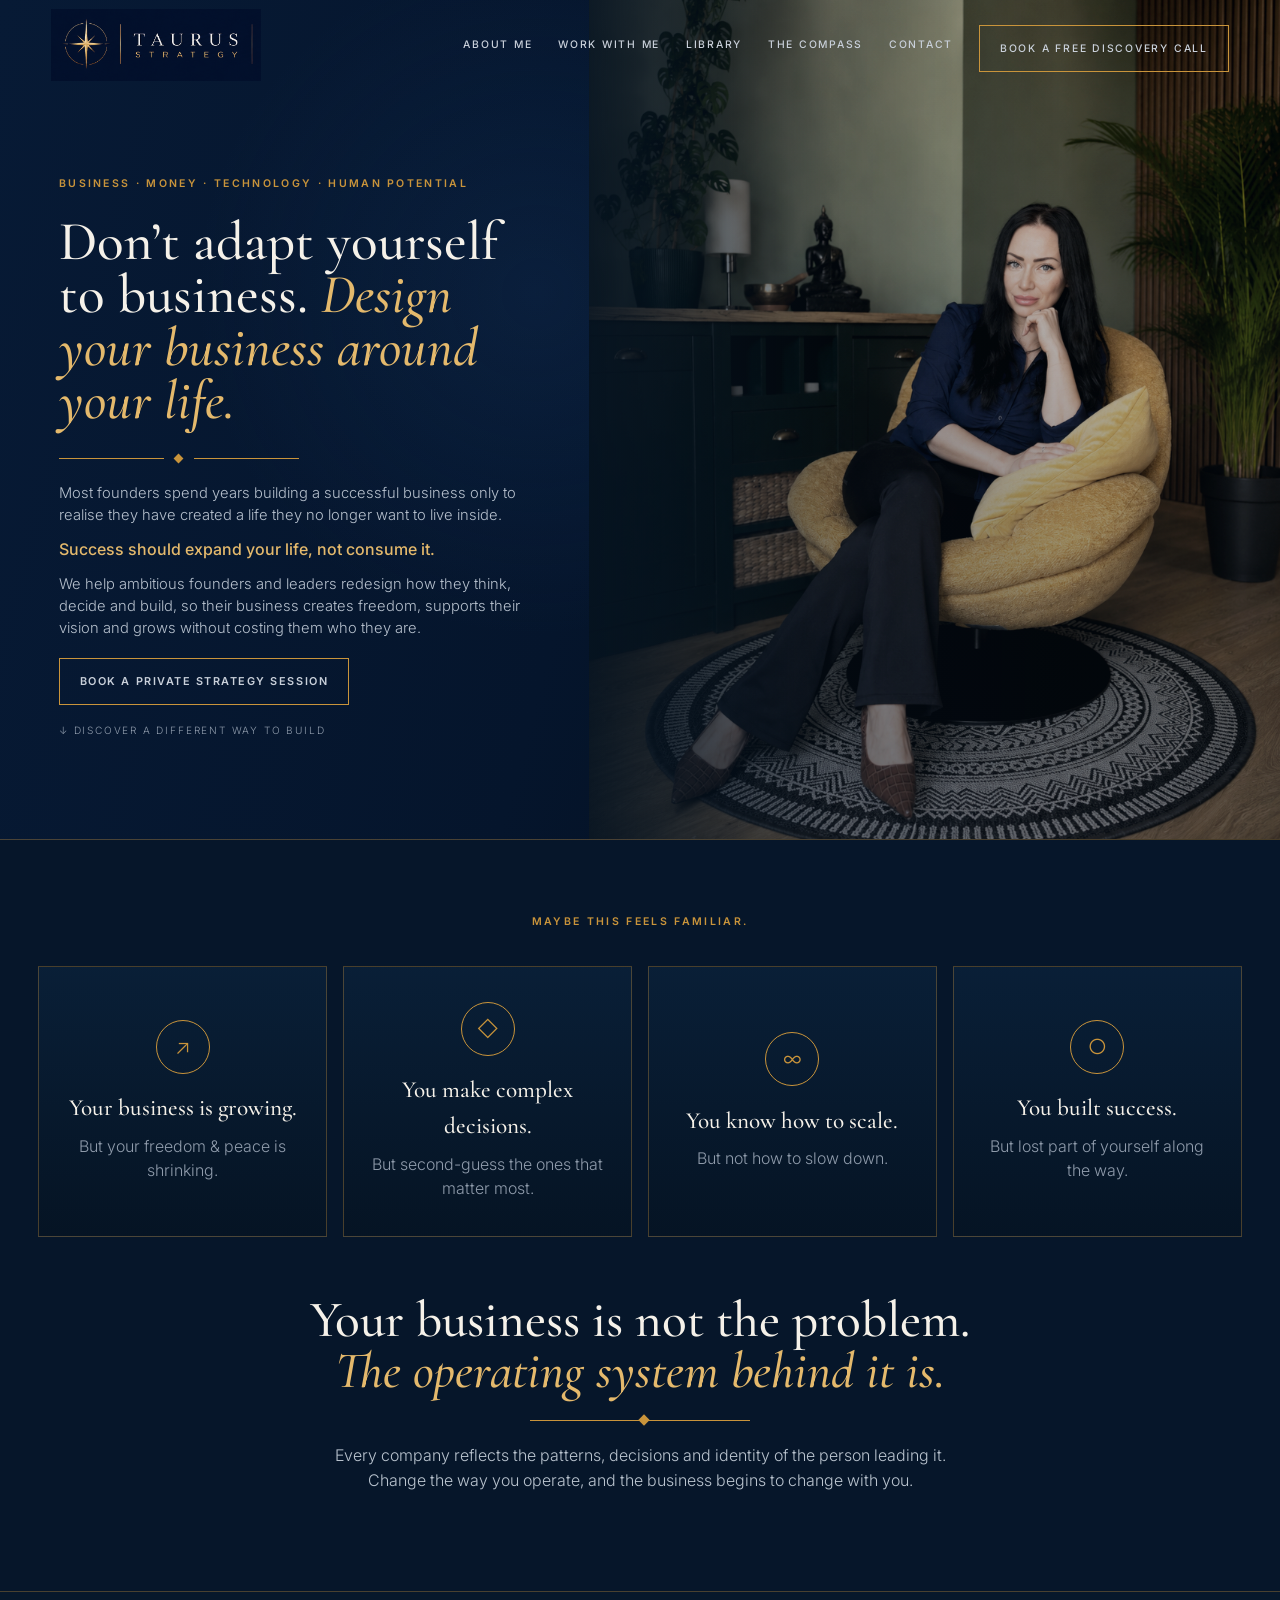
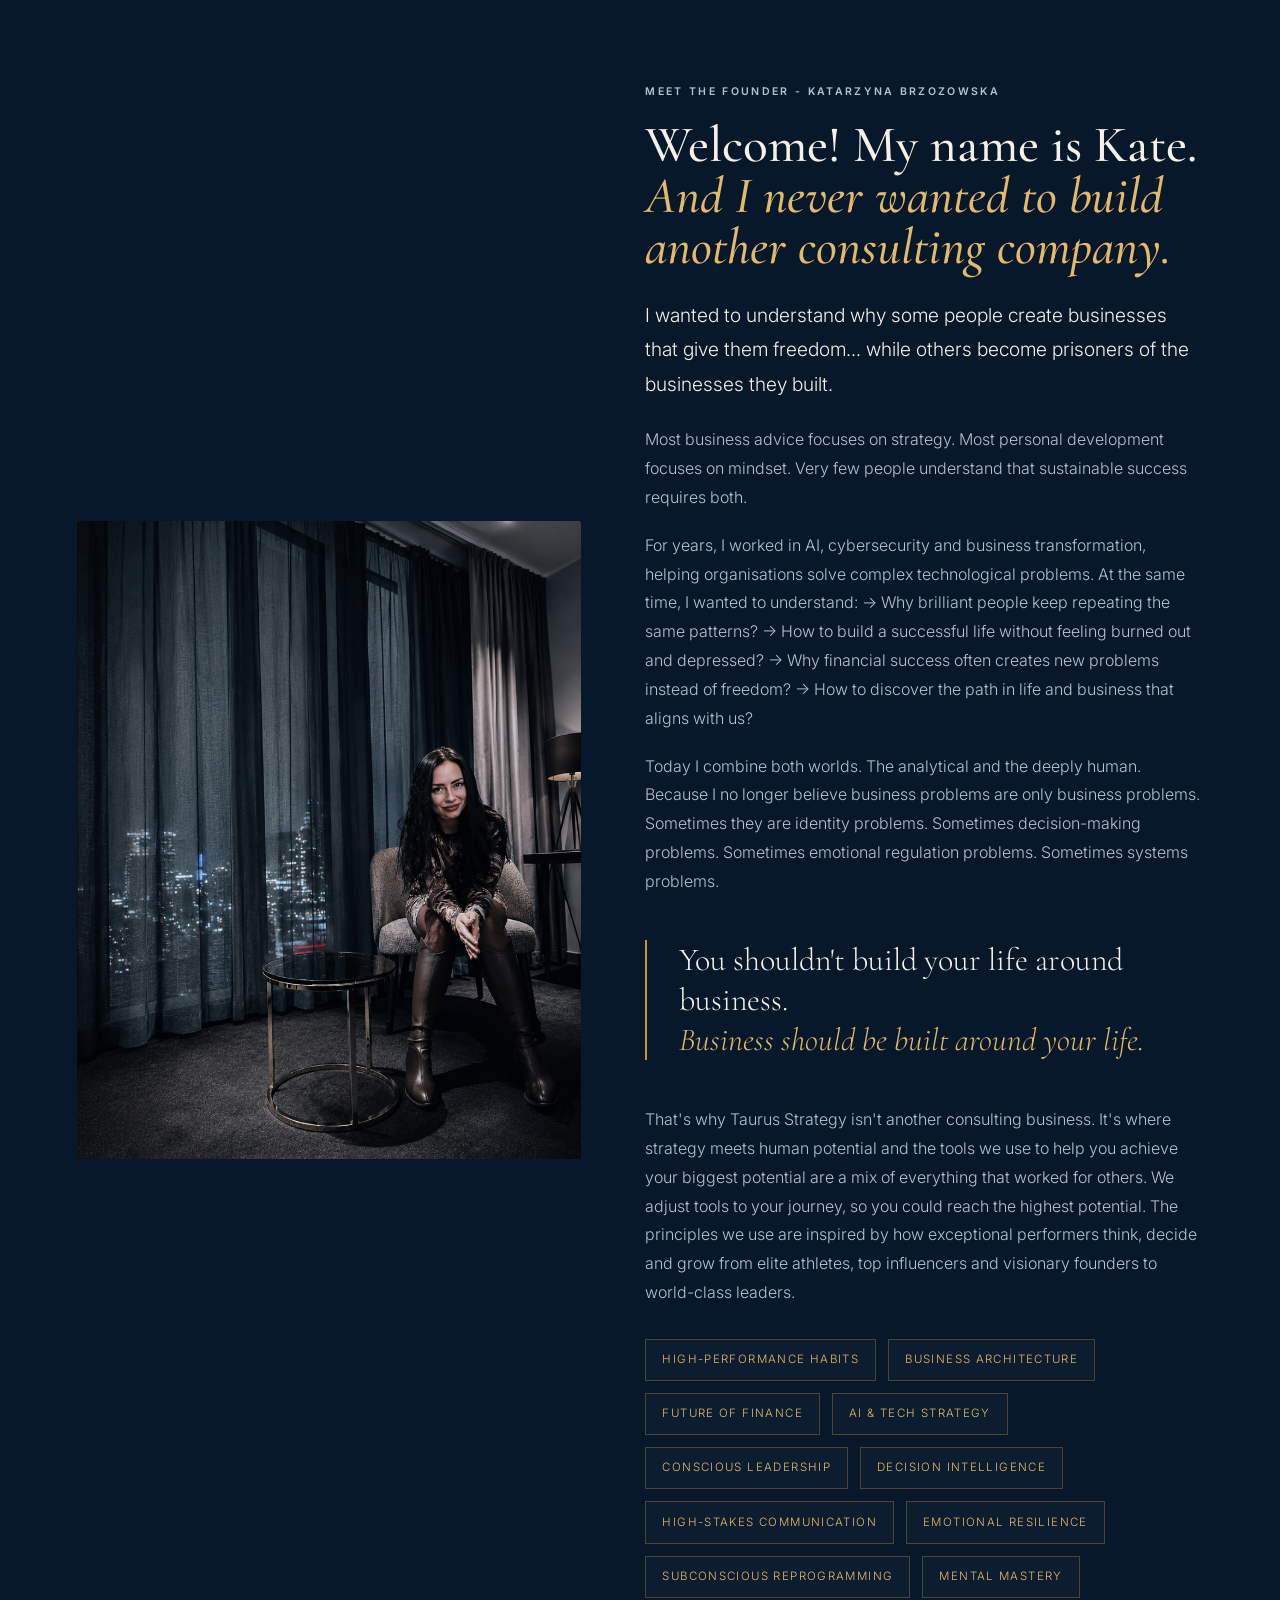
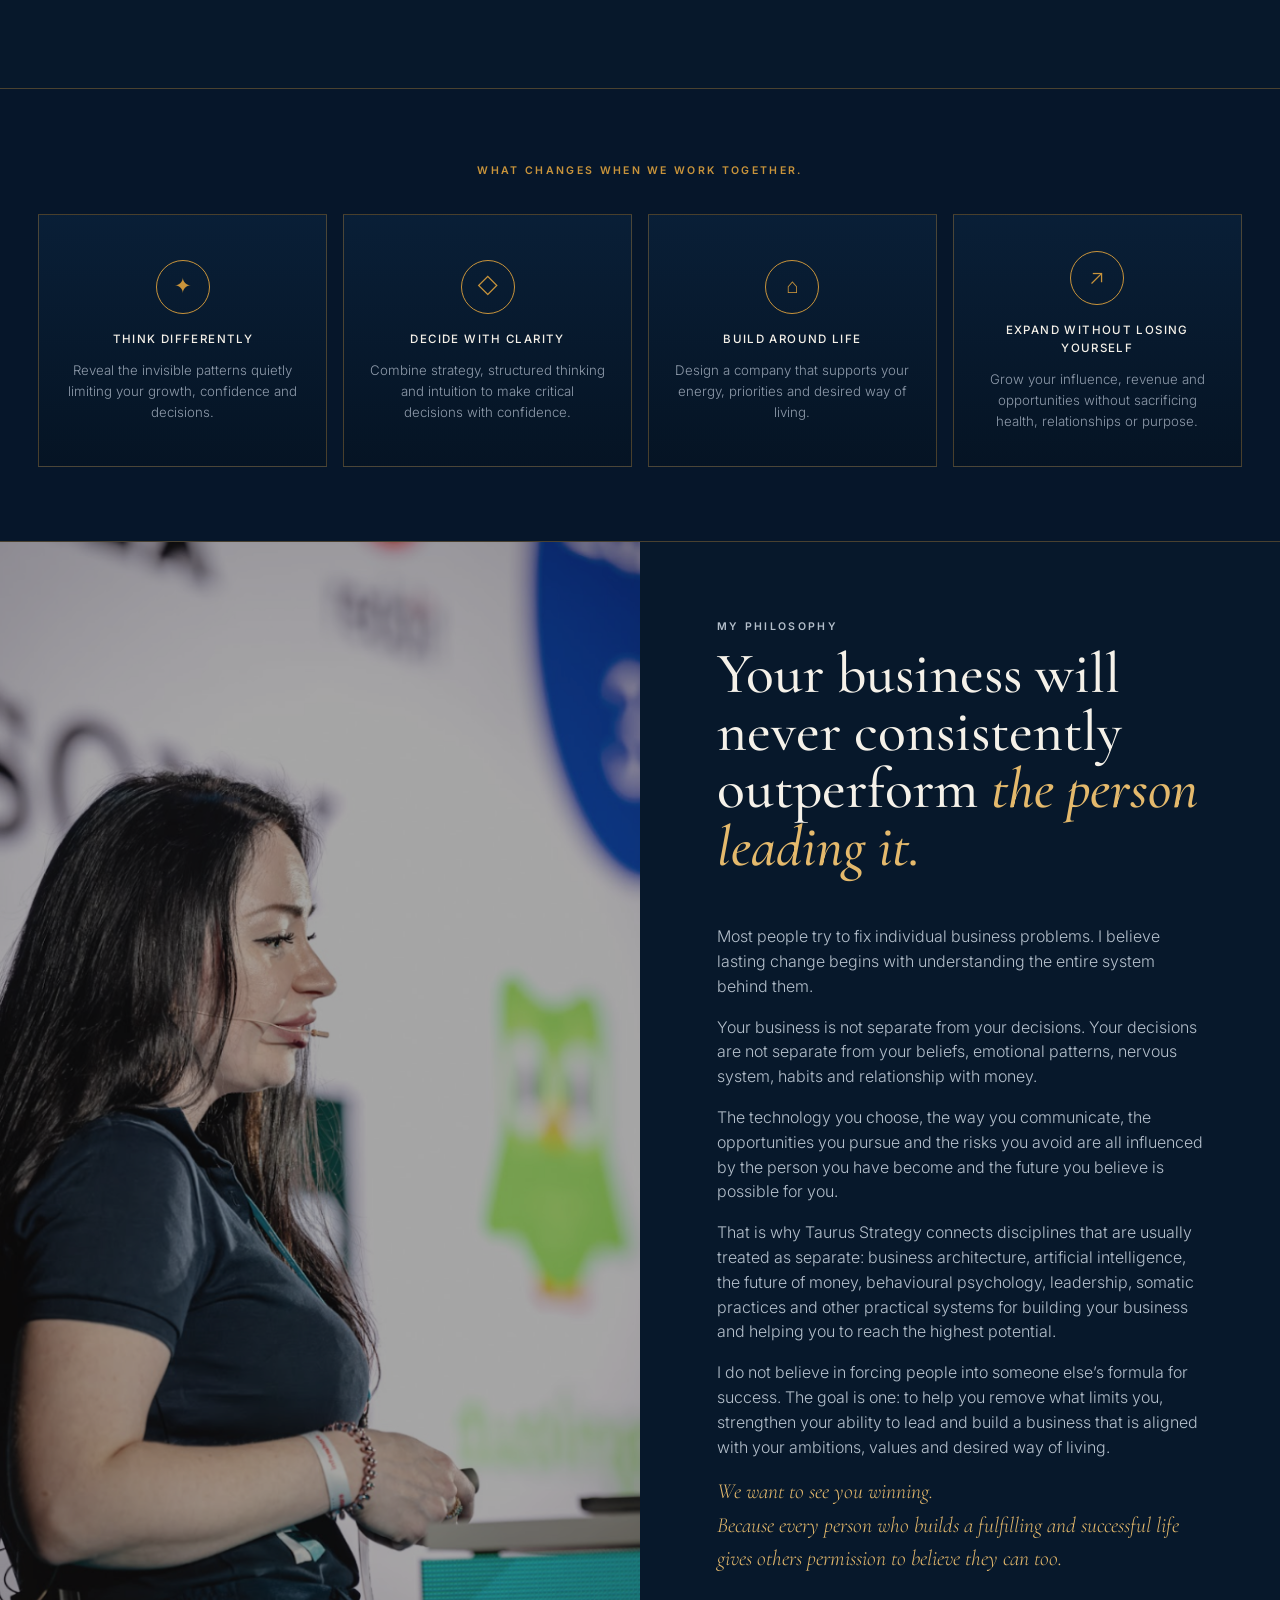
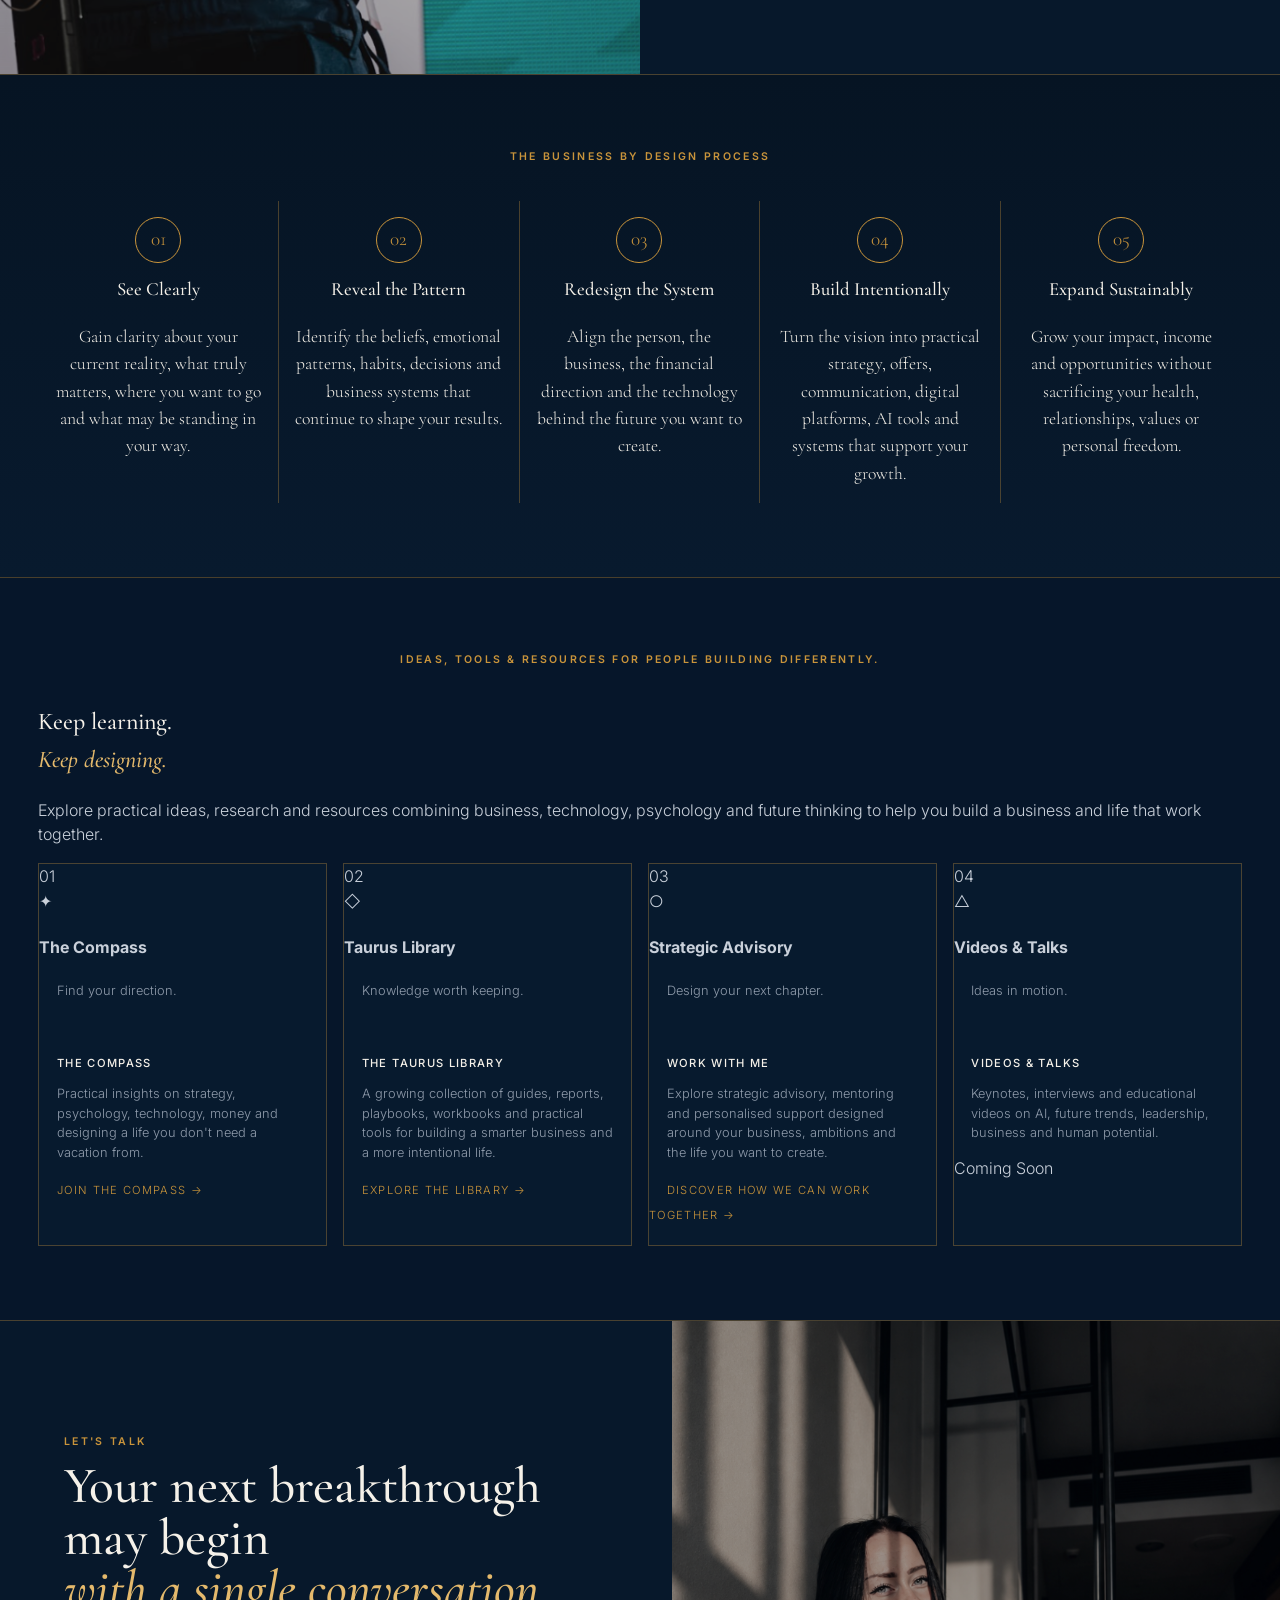
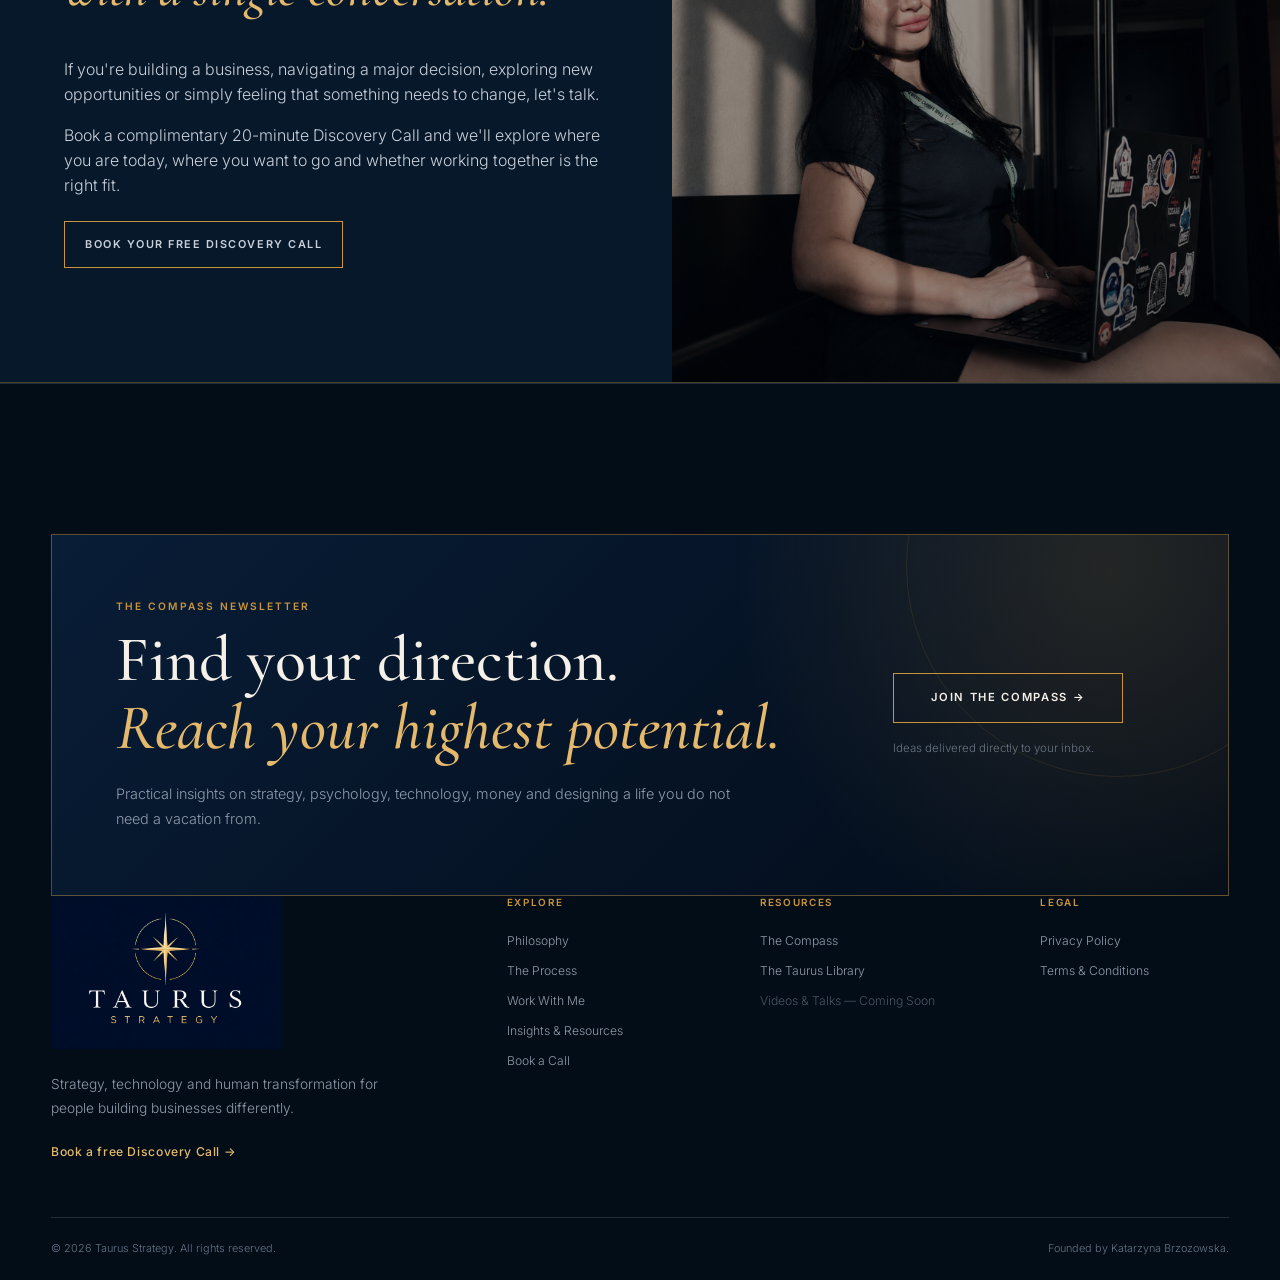
==== commit 6ba38cc8: "Update index.html" ====
--- a/index.html
+++ b/index.html
@@ -41,7 +41,7 @@
       class="main-nav"
       aria-label="Main navigation">
     
-      <a href="about.html">
+      <a href="index.html#about-me">
         About Me
       </a>
     
@@ -159,7 +159,7 @@
     </section>
 
 
-    <section class="founder" id="about">
+    <section class="founder" id="#about-me">
     
         <div class="founder-photo reveal">
             <img src="assets/katarzyna-portrait-01.jpg" alt="Katarzyna Brzozowska">
@@ -403,124 +403,226 @@
       </ol>
     </section>
 
+
     <section class="insights" id="insights">
     
-        <div class="section-label reveal">
-            Ideas, tools & resources for people building differently.
-        </div>
-    
-        <h2 class="section-title reveal">
-            Keep learning.<br>
-            <em>Keep designing.</em>
-        </h2>
-    
-        <p class="section-intro reveal">
-            Explore practical ideas, research and resources combining business,
-            technology, psychology and future thinking to help you build a business
-            and life that work together.
-        </p>
-    
-        <div class="insight-grid">
-    
-            <!-- THE COMPASS -->
-    
-            <article class="insight-card reveal">
-    
-                <div class="insight-image">
-                    <img src="images/the-compass.jpg"
-                         alt="The Compass Newsletter">
-                </div>
-    
-                <h3>The Compass</h3>
-    
-                <p>
-                    Practical insights on strategy, psychology, technology,
-                    money and designing a life you don't need a vacation from.
-                </p>
-    
-                <a href="https://katarzynabrzozowska.kit.com/5793950dbb"
-                   target="_blank"
-                   rel="noopener noreferrer">
-                    Join The Compass →
-                </a>
-    
-            </article>
-    
-    
-            <!-- LIBRARY -->
-    
-            <article class="insight-card reveal">
-    
-                <div class="insight-image">
-                    <img src="images/library.jpg"
-                         alt="The Taurus Library">
-                </div>
-    
-                <h3>The Taurus Library</h3>
-    
-                <p>
-                    A growing collection of guides, reports, playbooks,
-                    workbooks and practical tools for building a smarter
-                    business and a more intentional life.
-                </p>
-    
-                <a href="library.html">
-                    Explore the library →
-                </a>
-    
-            </article>
-    
-    
-            <!-- WORK WITH ME -->
-    
-            <article class="insight-card reveal">
-    
-                <div class="insight-image">
-                    <img src="images/work-with-me.jpg"
-                         alt="Work with Katarzyna">
-                </div>
-    
-                <h3>Work With Me</h3>
-    
-                <p>
-                    Explore strategic advisory, mentoring and personalised
-                    support designed around your business, ambitions
-                    and the life you want to create.
-                </p>
-    
-                <a href="contact.html">
-                    Book a meeting →
-                </a>
-    
-            </article>
-    
-    
-            <!-- VIDEOS -->
-    
-            <article class="insight-card reveal">
-    
-                <div class="insight-image">
-                    <img src="images/videos-talks.jpg"
-                         alt="Videos and Talks">
-                </div>
-    
-                <h3>Videos & Talks</h3>
-    
-                <p>
-                    Keynotes, interviews and educational videos on AI,
-                    future trends, leadership, business and human potential.
-                </p>
-    
-                <span class="coming-soon">
-                    Coming Soon
-                </span>
-    
-            </article>
-    
-        </div>
+      <div class="section-label reveal">
+        Ideas, tools & resources for people building differently.
+      </div>
+    
+      <h2 class="section-title reveal">
+        Keep learning.<br>
+        <em>Keep designing.</em>
+      </h2>
+    
+      <p class="section-intro reveal">
+        Explore practical ideas, research and resources combining business,
+        technology, psychology and future thinking to help you build a business
+        and life that work together.
+      </p>
+    
+      <div class="insight-grid">
+    
+        <!-- THE COMPASS -->
+    
+        <article class="insight-card reveal">
+    
+          <div class="insight-cover insight-cover-compass">
+    
+            <span class="insight-number" aria-hidden="true">
+              01
+            </span>
+    
+            <div class="insight-cover-content">
+    
+              <span class="insight-cover-symbol" aria-hidden="true">
+                ✦
+              </span>
+    
+              <h4>
+                The Compass
+              </h4>
+    
+              <p>
+                Find your direction.
+              </p>
+    
+            </div>
+    
+          </div>
+    
+          <div class="insight-card-content">
+    
+            <h3>
+              The Compass
+            </h3>
+    
+            <p>
+              Practical insights on strategy, psychology, technology,
+              money and designing a life you don't need a vacation from.
+            </p>
+    
+            <a
+              href="https://katarzynabrzozowska.kit.com/5793950dbb"
+              target="_blank"
+              rel="noopener noreferrer">
+              Join The Compass →
+            </a>
+    
+          </div>
+    
+        </article>
+    
+    
+        <!-- LIBRARY -->
+    
+        <article class="insight-card reveal">
+    
+          <div class="insight-cover insight-cover-library">
+    
+            <span class="insight-number" aria-hidden="true">
+              02
+            </span>
+    
+            <div class="insight-cover-content">
+    
+              <span class="insight-cover-symbol" aria-hidden="true">
+                ◇
+              </span>
+    
+              <h4>
+                Taurus Library
+              </h4>
+    
+              <p>
+                Knowledge worth keeping.
+              </p>
+    
+            </div>
+    
+          </div>
+    
+          <div class="insight-card-content">
+    
+            <h3>
+              The Taurus Library
+            </h3>
+    
+            <p>
+              A growing collection of guides, reports, playbooks,
+              workbooks and practical tools for building a smarter
+              business and a more intentional life.
+            </p>
+    
+            <a href="library.html">
+              Explore the library →
+            </a>
+    
+          </div>
+    
+        </article>
+    
+    
+        <!-- WORK WITH ME -->
+    
+        <article class="insight-card reveal">
+    
+          <div class="insight-cover insight-cover-advisory">
+    
+            <span class="insight-number" aria-hidden="true">
+              03
+            </span>
+    
+            <div class="insight-cover-content">
+    
+              <span class="insight-cover-symbol" aria-hidden="true">
+                ○
+              </span>
+    
+              <h4>
+                Strategic Advisory
+              </h4>
+    
+              <p>
+                Design your next chapter.
+              </p>
+    
+            </div>
+    
+          </div>
+    
+          <div class="insight-card-content">
+    
+            <h3>
+              Work With Me
+            </h3>
+    
+            <p>
+              Explore strategic advisory, mentoring and personalised
+              support designed around your business, ambitions
+              and the life you want to create.
+            </p>
+    
+            <a href="index.html#work-with-me">
+              Discover how we can work together →
+            </a>
+    
+          </div>
+    
+        </article>
+    
+    
+        <!-- VIDEOS & TALKS -->
+    
+        <article class="insight-card reveal">
+    
+          <div class="insight-cover insight-cover-videos">
+    
+            <span class="insight-number" aria-hidden="true">
+              04
+            </span>
+    
+            <div class="insight-cover-content">
+    
+              <span class="insight-cover-symbol" aria-hidden="true">
+                △
+              </span>
+    
+              <h4>
+                Videos & Talks
+              </h4>
+    
+              <p>
+                Ideas in motion.
+              </p>
+    
+            </div>
+    
+          </div>
+    
+          <div class="insight-card-content">
+    
+            <h3>
+              Videos & Talks
+            </h3>
+    
+            <p>
+              Keynotes, interviews and educational videos on AI,
+              future trends, leadership, business and human potential.
+            </p>
+    
+            <span class="coming-soon">
+              Coming Soon
+            </span>
+    
+          </div>
+    
+        </article>
+    
+      </div>
     
     </section>
-
+    
     <section class="cta" id="book">
     
         <div class="cta-copy reveal">
@@ -643,11 +745,11 @@
   
         <h3>Explore</h3>
   
-        <a href="#about">
+        <a href="index.html#about-me">
           Philosophy
         </a>
   
-        <a href="#approach">
+        <a href="index.html#work-with-me">
           The Process
         </a>
   
@@ -655,7 +757,7 @@
           Work With Me
         </a>
   
-        <a href="#insights">
+        <a href="index.html#insights">
           Insights & Resources
         </a>
   
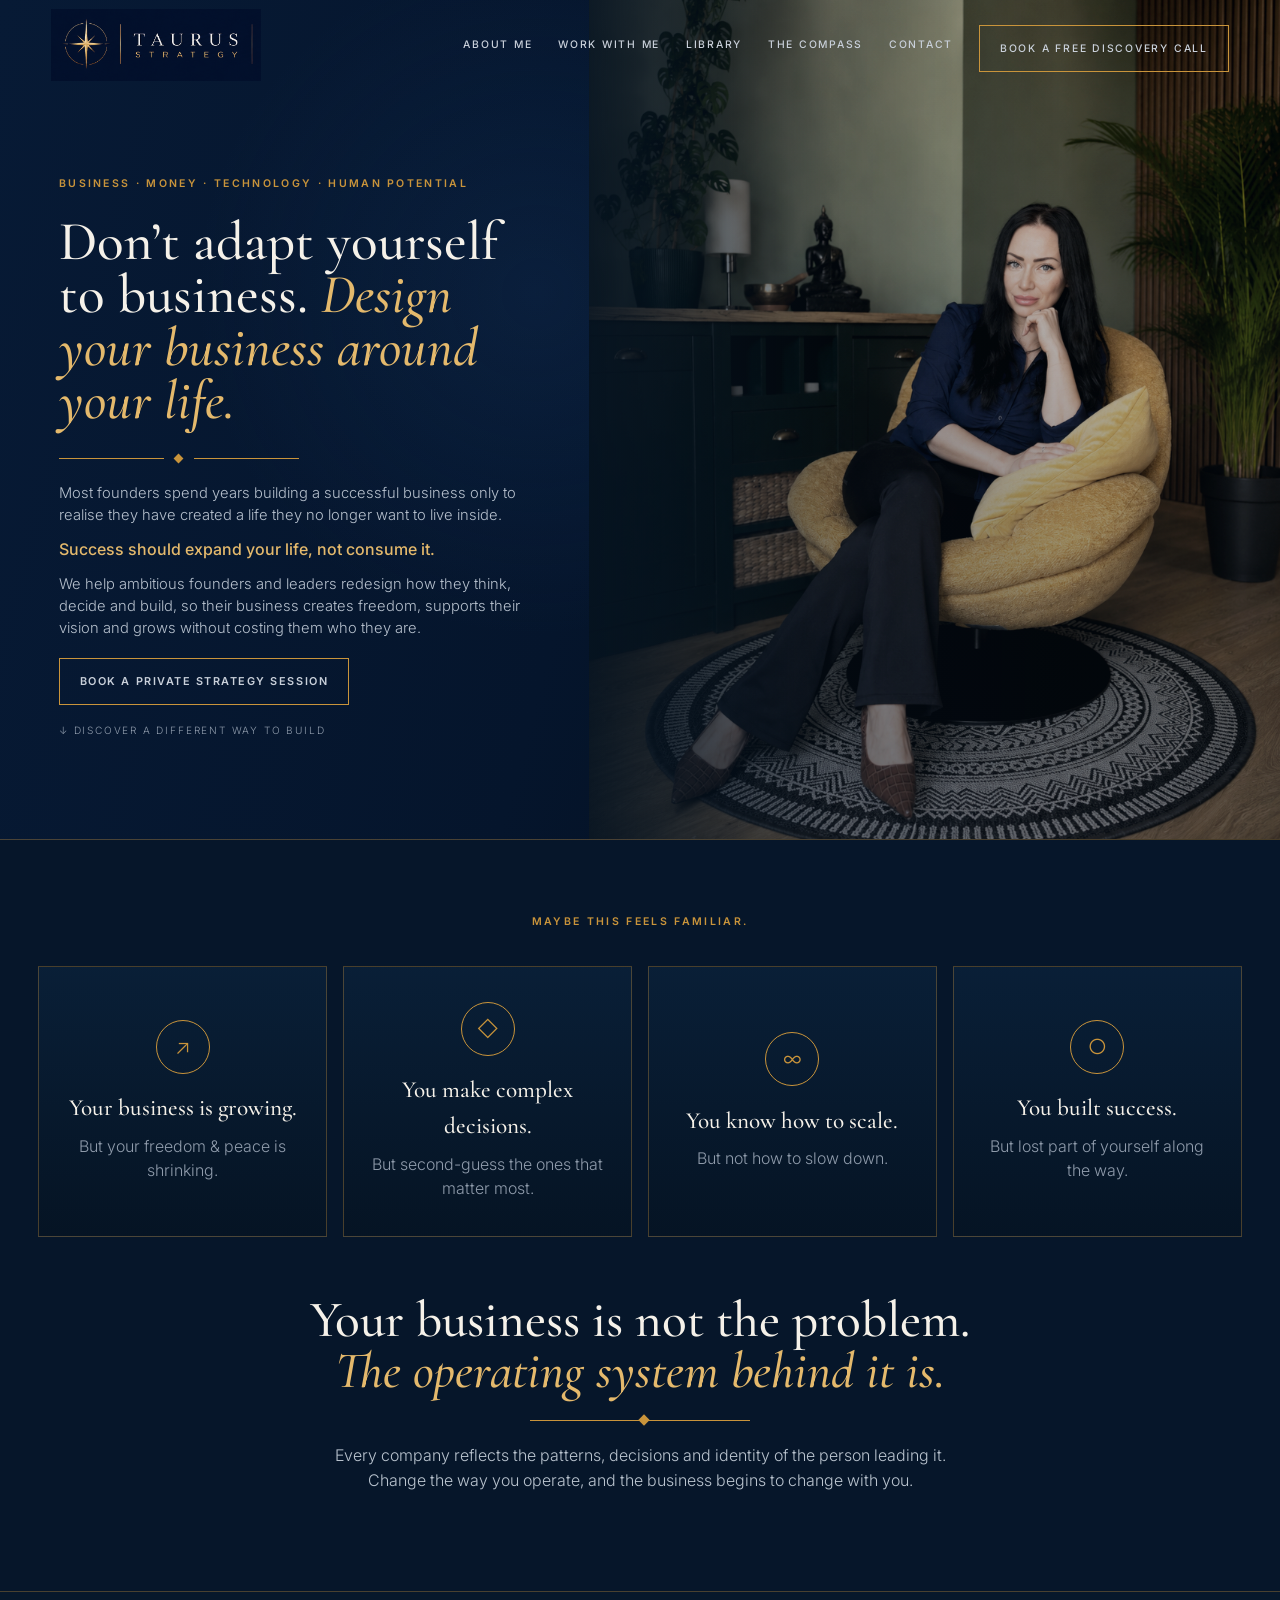
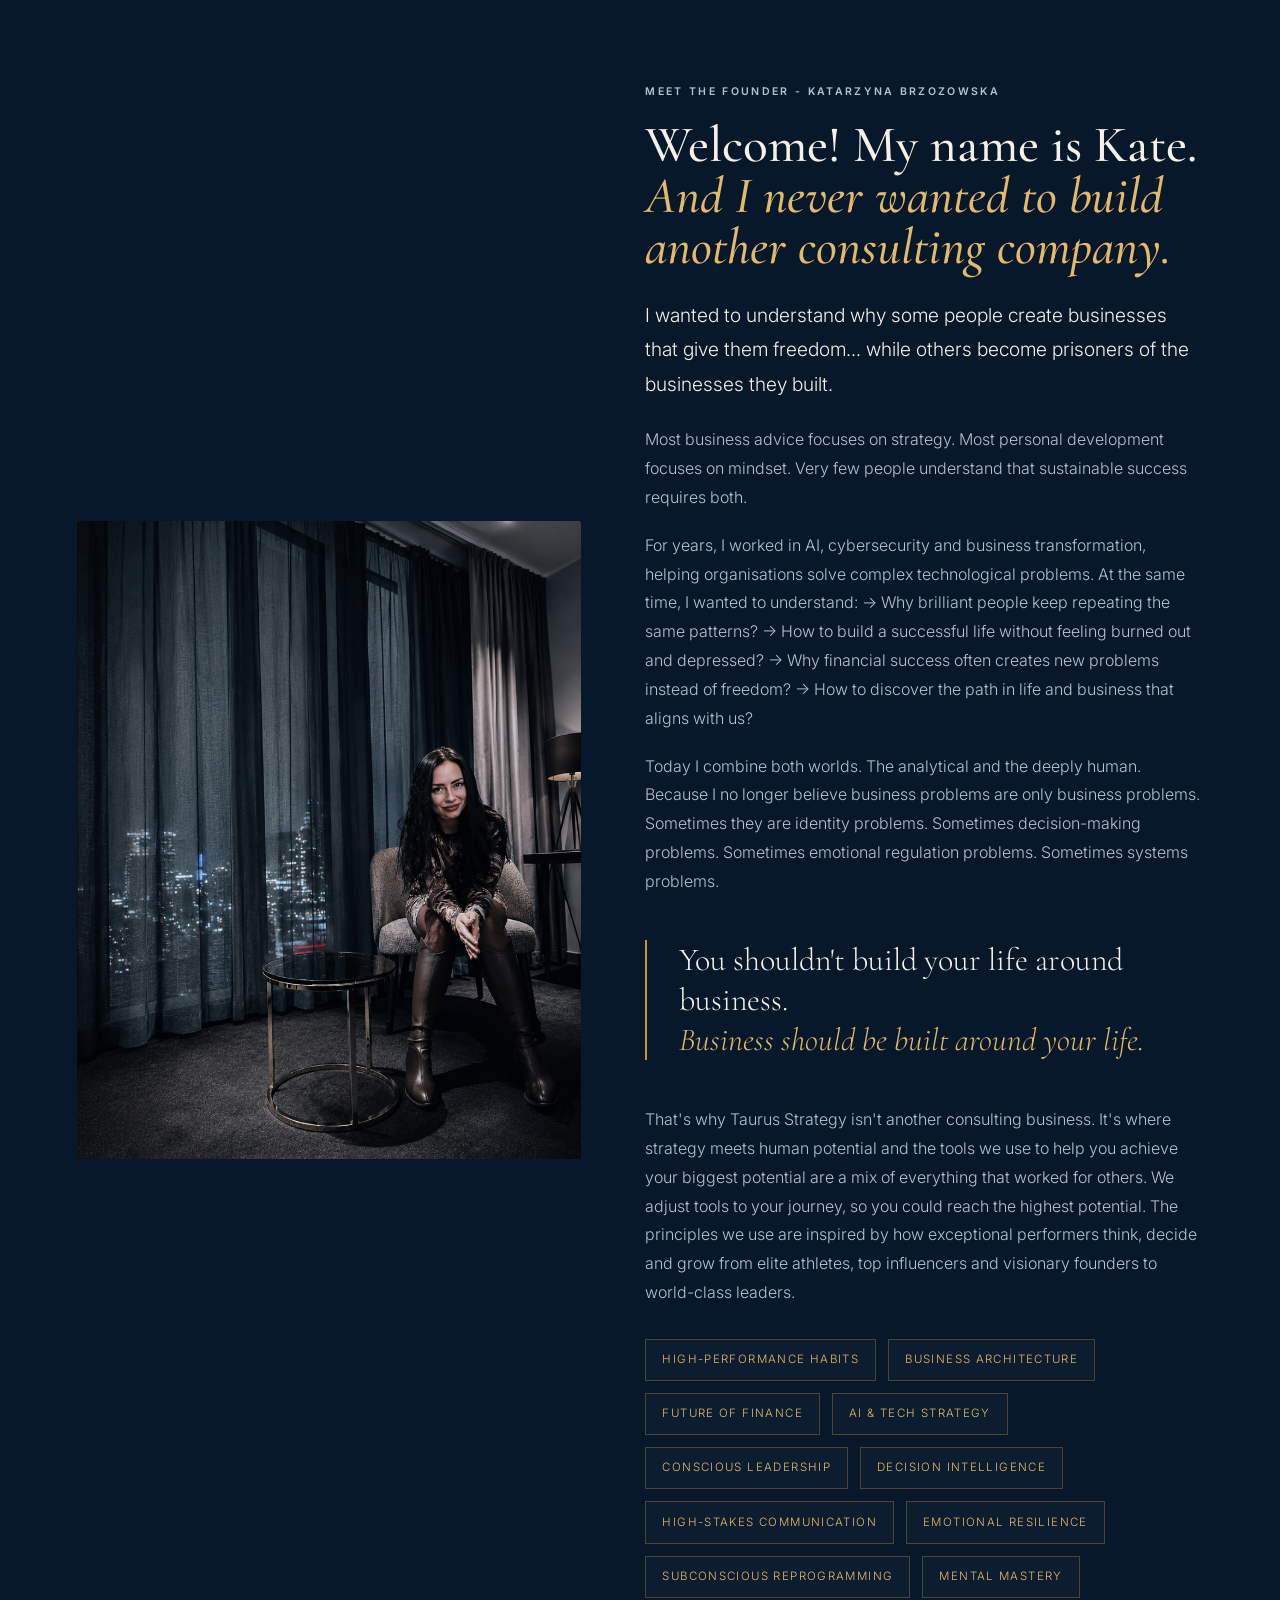
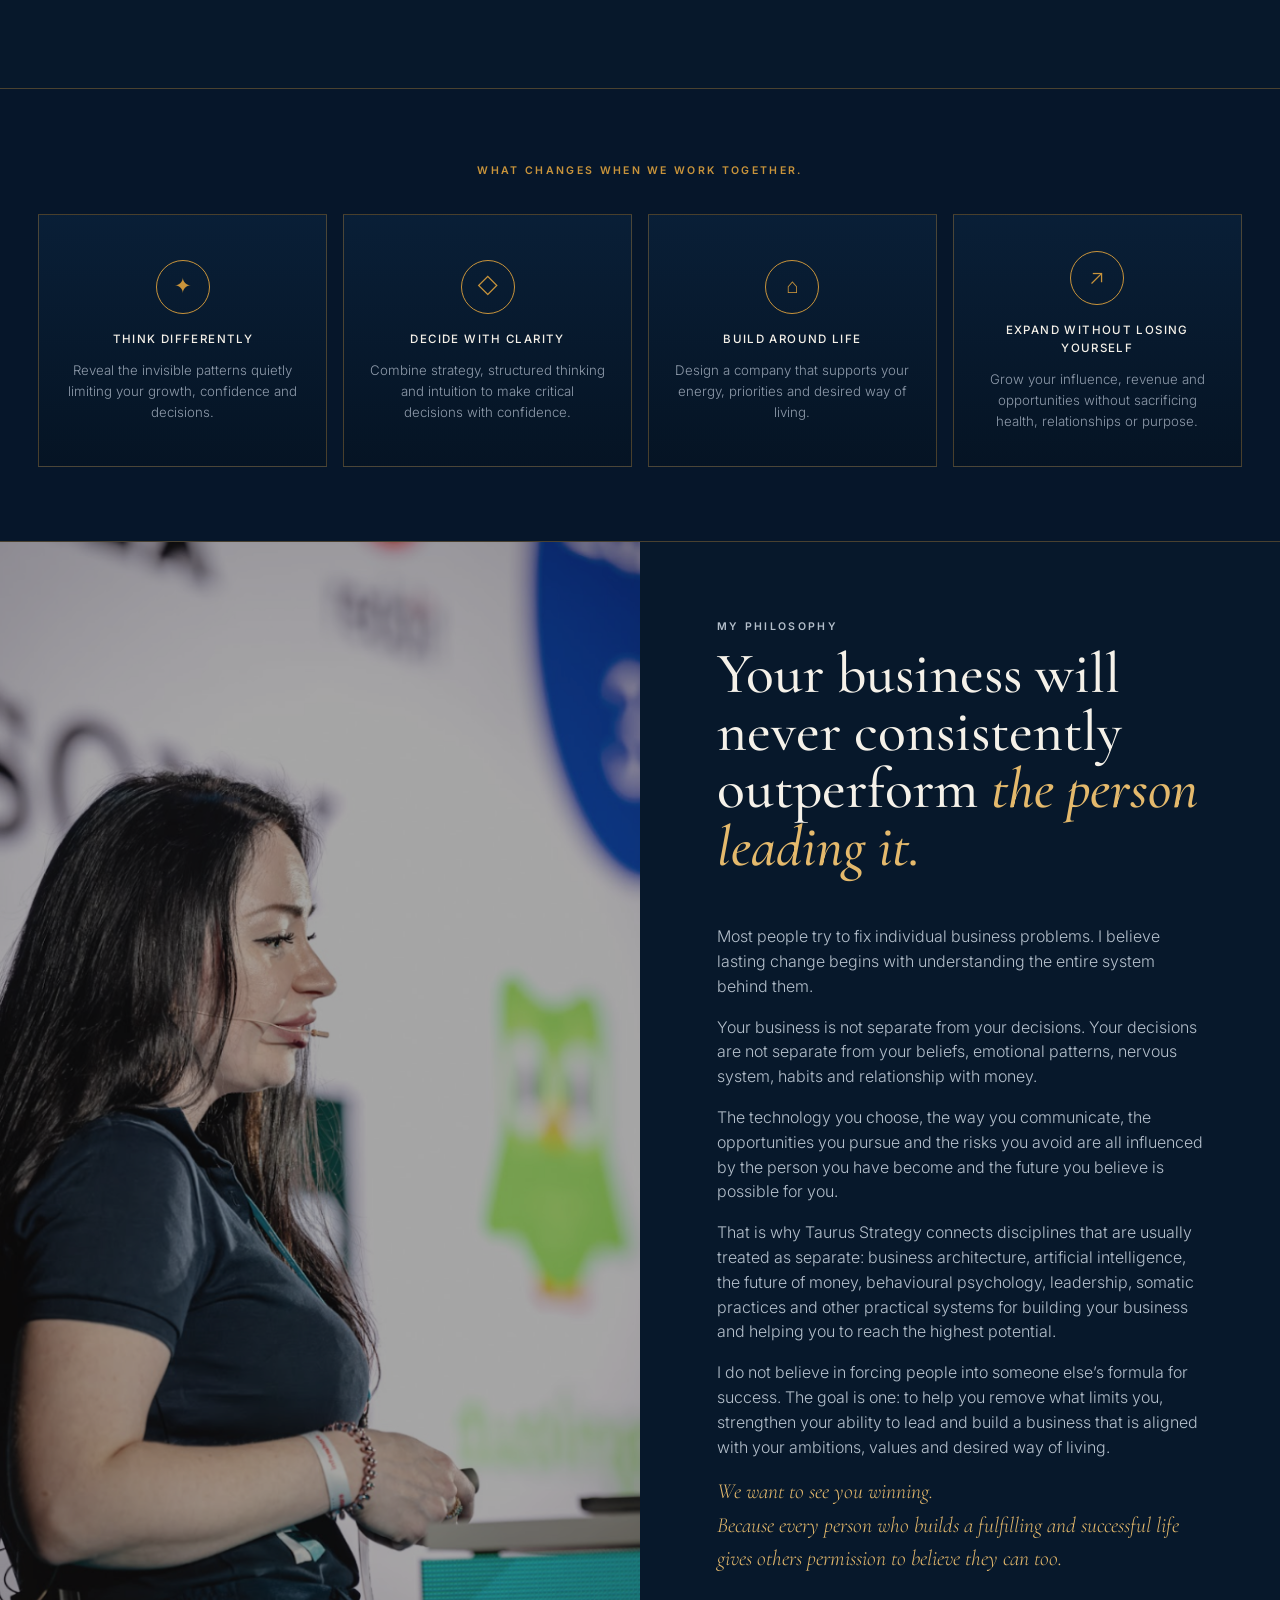
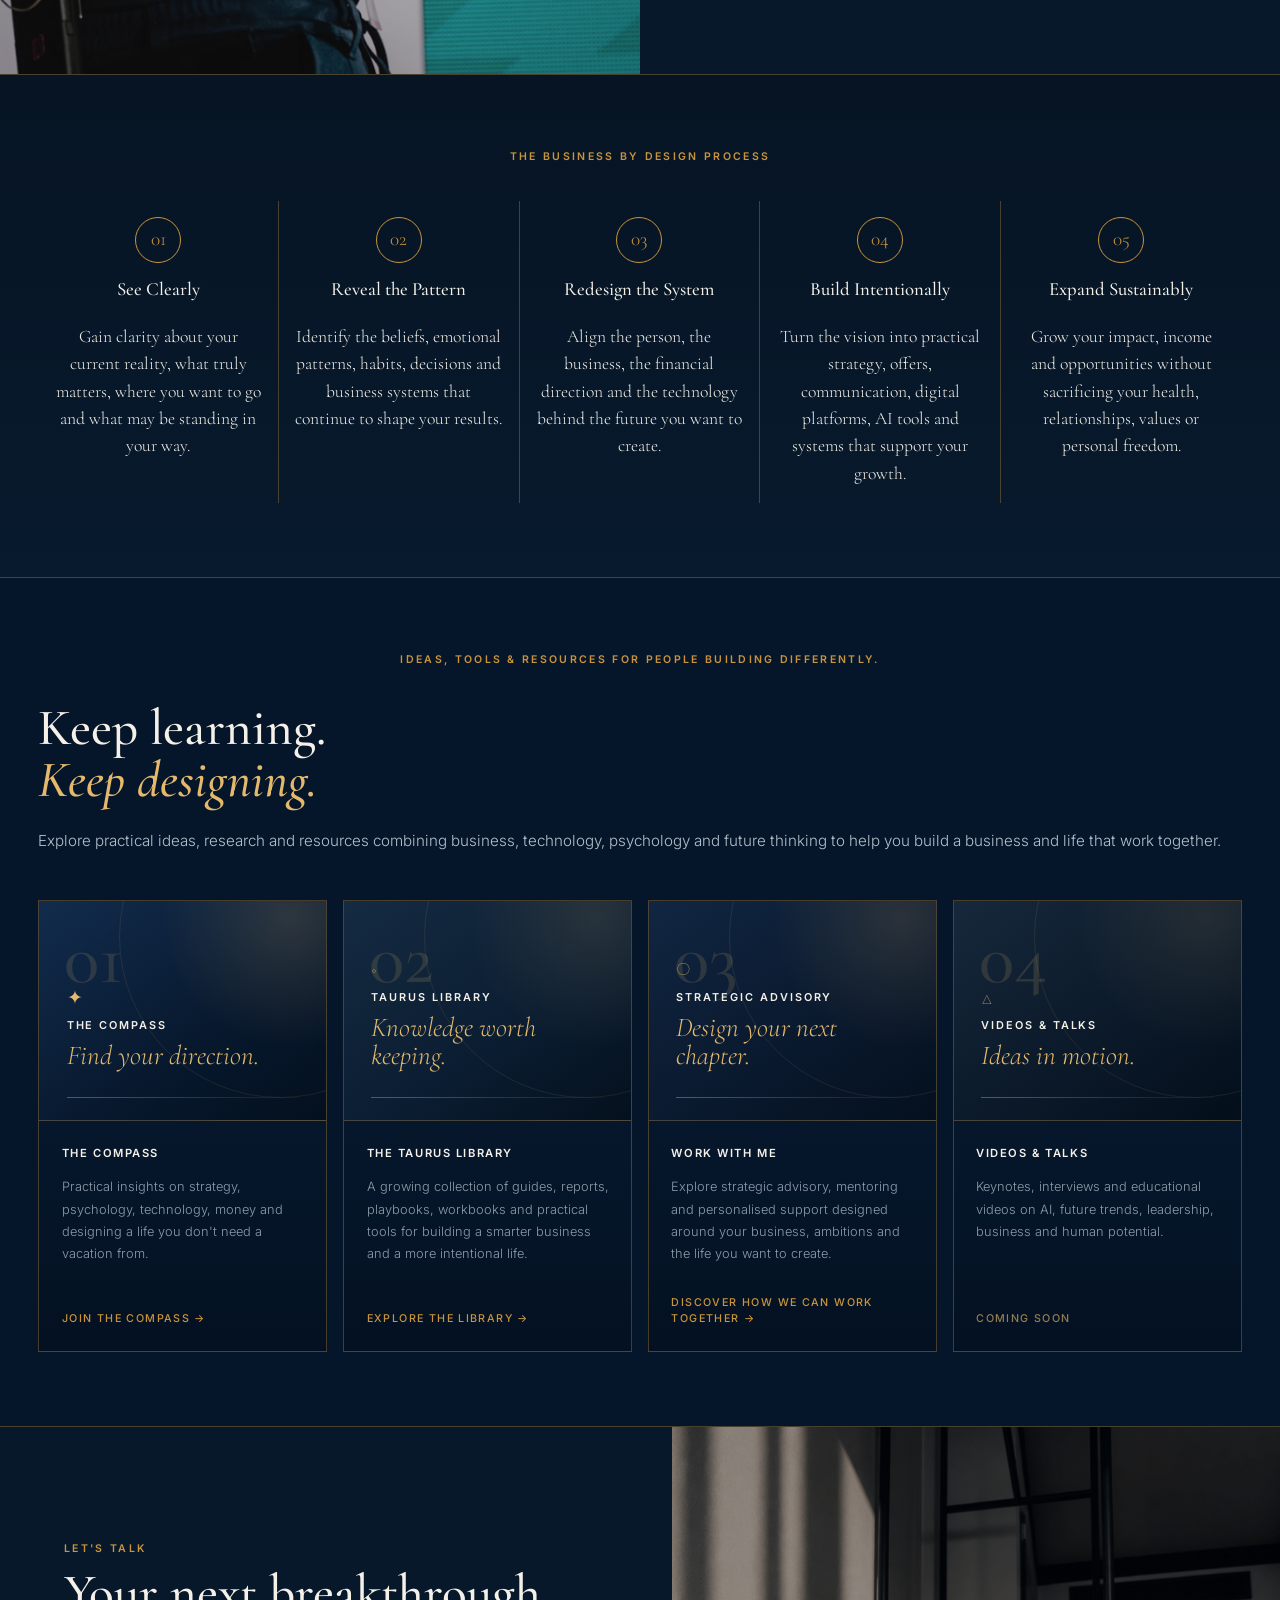
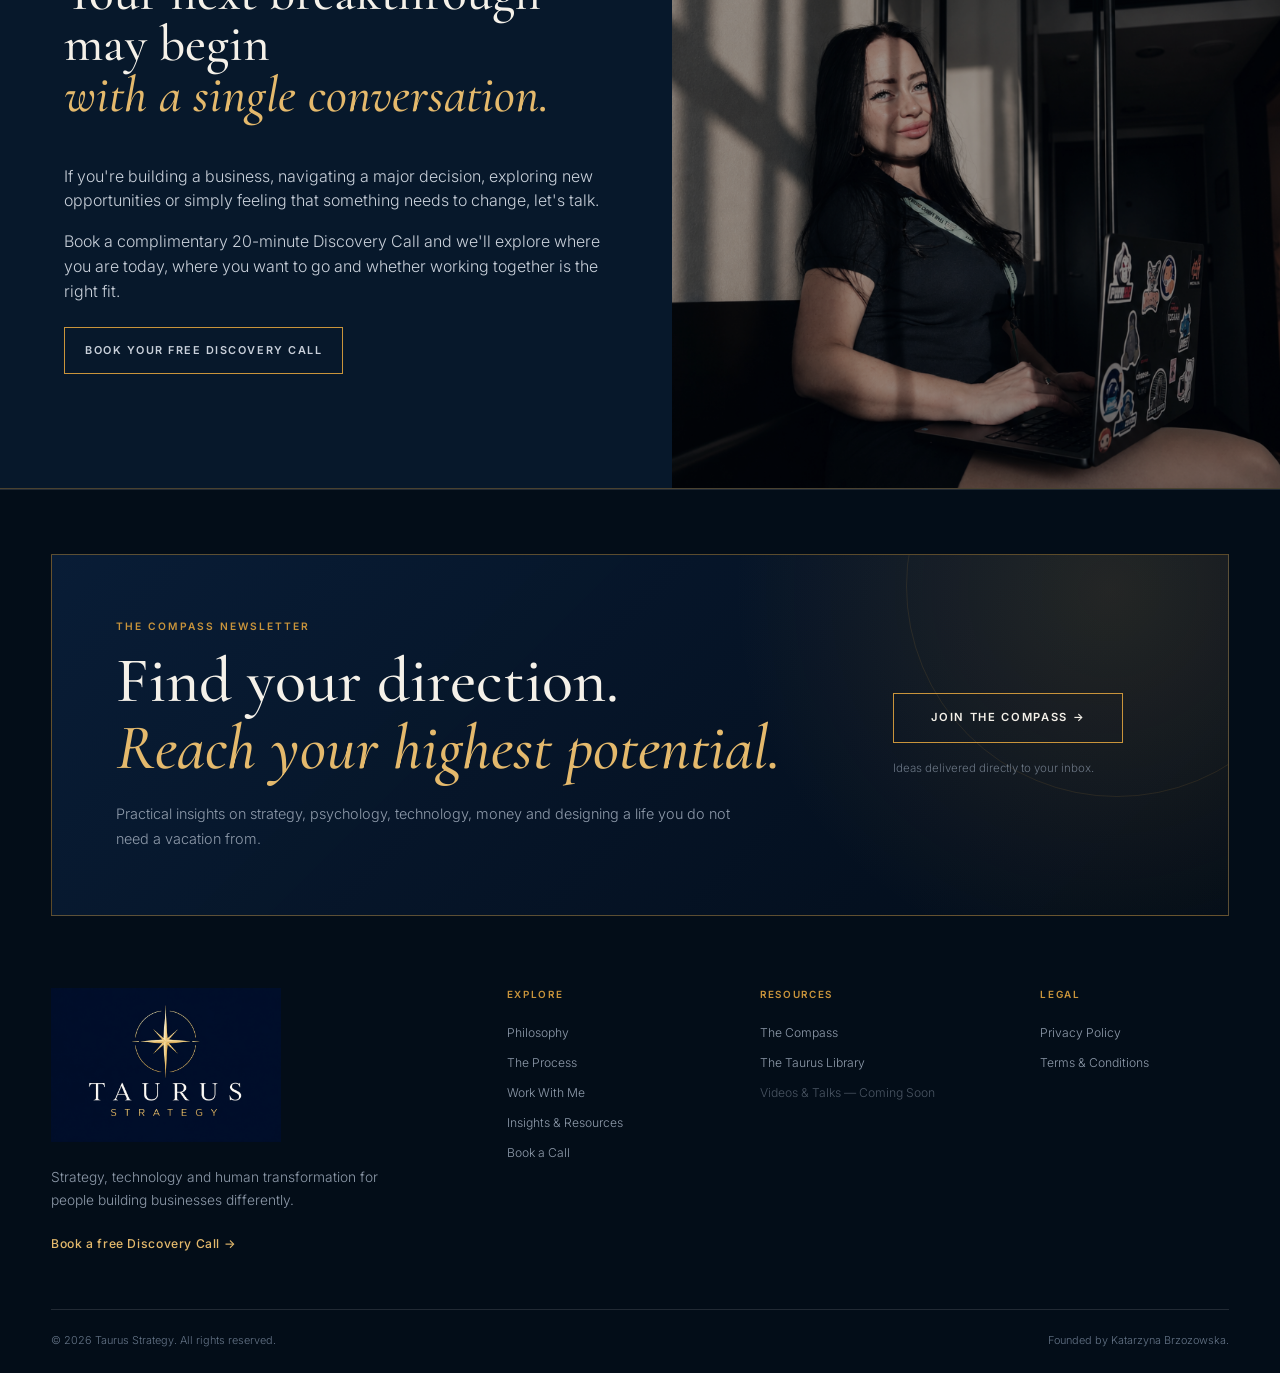
==== commit 753ead5b: "Update index.html" ====
--- a/index.html
+++ b/index.html
@@ -159,7 +159,7 @@
     </section>
 
 
-    <section class="founder" id="#about-me">
+    <section class="founder" id="about-me">
     
         <div class="founder-photo reveal">
             <img src="assets/katarzyna-portrait-01.jpg" alt="Katarzyna Brzozowska">
--- a/styles.css
+++ b/styles.css
@@ -2404,3 +2404,378 @@
     min-width: 0;
   }
 }
+
+/* ==================================================
+   INSIGHTS — PREMIUM COVERS
+   Add at the very end of styles.css
+================================================== */
+
+.insights .section-title {
+  width: 100%;
+  max-width: 1450px;
+  margin: 0 auto 1.4rem;
+
+  font-size: clamp(2.8rem, 4vw, 4.8rem);
+  line-height: 1;
+}
+
+.insights .section-intro {
+  width: 100%;
+  max-width: 1450px;
+  margin: 0 auto 2.8rem;
+
+  color: #b6c0cd;
+  font-size: 0.95rem;
+  line-height: 1.75;
+}
+
+
+/* CARD */
+
+.insight-card {
+  min-width: 0;
+  padding-bottom: 0;
+  overflow: hidden;
+
+  display: flex;
+  flex-direction: column;
+
+  border: 1px solid var(--line);
+
+  background:
+    linear-gradient(
+      180deg,
+      rgba(8, 28, 56, 0.96),
+      rgba(4, 17, 33, 0.98)
+    );
+
+  transition:
+    transform 0.35s ease,
+    border-color 0.35s ease,
+    box-shadow 0.35s ease;
+}
+
+.insight-card:hover {
+  transform: translateY(-6px);
+  border-color: rgba(228, 185, 108, 0.58);
+
+  box-shadow:
+    0 24px 60px rgba(0, 0, 0, 0.22);
+}
+
+
+/* PREMIUM COVER */
+
+.insight-cover {
+  position: relative;
+
+  width: 100%;
+  height: 220px;
+  padding: 1.7rem;
+
+  display: flex;
+  align-items: flex-end;
+
+  overflow: hidden;
+
+  border-bottom: 1px solid rgba(201, 148, 59, 0.28);
+
+  background:
+    radial-gradient(
+      circle at 90% 5%,
+      rgba(228, 185, 108, 0.13),
+      transparent 40%
+    ),
+    linear-gradient(
+      145deg,
+      #102847,
+      #07182d 65%,
+      #03101e
+    );
+}
+
+.insight-cover::before {
+  content: "";
+
+  position: absolute;
+  top: -125px;
+  right: -115px;
+
+  width: 320px;
+  height: 320px;
+
+  border: 1px solid rgba(228, 185, 108, 0.1);
+  border-radius: 50%;
+
+  transition:
+    transform 0.5s ease,
+    border-color 0.5s ease;
+}
+
+.insight-cover::after {
+  content: "";
+
+  position: absolute;
+  right: 1.7rem;
+  bottom: 1.35rem;
+  left: 1.7rem;
+
+  height: 1px;
+
+  background:
+    linear-gradient(
+      90deg,
+      var(--gold),
+      rgba(201, 148, 59, 0.08)
+    );
+
+  opacity: 0.5;
+}
+
+.insight-card:hover .insight-cover::before {
+  transform: scale(1.08);
+  border-color: rgba(228, 185, 108, 0.2);
+}
+
+
+/* SUBTLE DIFFERENCES BETWEEN COVERS */
+
+.insight-cover-compass {
+  background:
+    radial-gradient(
+      circle at 88% 8%,
+      rgba(228, 185, 108, 0.16),
+      transparent 40%
+    ),
+    linear-gradient(
+      145deg,
+      #122c4d,
+      #07182d 62%,
+      #03101e
+    );
+}
+
+.insight-cover-library {
+  background:
+    radial-gradient(
+      circle at 88% 8%,
+      rgba(228, 185, 108, 0.12),
+      transparent 40%
+    ),
+    linear-gradient(
+      145deg,
+      #152b42,
+      #0a1c30 62%,
+      #04101d
+    );
+}
+
+.insight-cover-advisory {
+  background:
+    radial-gradient(
+      circle at 88% 8%,
+      rgba(228, 185, 108, 0.14),
+      transparent 40%
+    ),
+    linear-gradient(
+      145deg,
+      #112642,
+      #09182c 62%,
+      #04101e
+    );
+}
+
+.insight-cover-videos {
+  background:
+    radial-gradient(
+      circle at 88% 8%,
+      rgba(228, 185, 108, 0.1),
+      transparent 40%
+    ),
+    linear-gradient(
+      145deg,
+      #16283b,
+      #0a1828 62%,
+      #030e1a
+    );
+}
+
+
+/* COVER NUMBER */
+
+.insight-number {
+  position: absolute;
+  top: 1.35rem;
+  left: 1.55rem;
+
+  color: rgba(228, 185, 108, 0.15);
+  font-family: var(--serif);
+  font-size: 4.6rem;
+  font-weight: 500;
+  line-height: 1;
+}
+
+
+/* COVER CONTENT */
+
+.insight-cover-content {
+  position: relative;
+  z-index: 2;
+
+  width: 100%;
+  padding-bottom: 1.35rem;
+}
+
+.insight-cover-symbol {
+  display: block;
+  margin-bottom: 0.65rem;
+
+  color: var(--gold-soft);
+  font-family: var(--serif);
+  font-size: 1.2rem;
+  line-height: 1;
+}
+
+.insight-cover h4 {
+  margin: 0;
+
+  color: var(--ivory);
+  font-family: var(--sans);
+  font-size: 0.68rem;
+  font-weight: 600;
+  line-height: 1.4;
+
+  letter-spacing: 0.18em;
+  text-transform: uppercase;
+}
+
+/*
+  This overrides the existing broad rule:
+  .insight-card p { ... }
+*/
+
+.insight-card .insight-cover p {
+  min-height: 0;
+  margin: 0.55rem 0 0;
+
+  color: var(--gold-soft);
+  font-family: var(--serif);
+  font-size: 1.7rem;
+  font-style: italic;
+  line-height: 1.05;
+}
+
+
+/* TEXT AREA UNDER THE COVER */
+
+.insight-card-content {
+  flex: 1;
+
+  display: flex;
+  flex-direction: column;
+
+  padding: 1.6rem 1.4rem 1.5rem;
+}
+
+.insight-card-content h3 {
+  margin: 0 0 0.9rem;
+
+  color: var(--ivory);
+  font-family: var(--sans);
+  font-size: 0.7rem;
+  font-weight: 600;
+  line-height: 1.4;
+
+  letter-spacing: 0.14em;
+  text-transform: uppercase;
+}
+
+.insight-card-content > p {
+  min-height: 96px;
+  margin: 0 0 1.4rem;
+
+  color: var(--muted);
+  font-size: 0.8rem;
+  line-height: 1.75;
+}
+
+.insight-card-content a {
+  width: fit-content;
+  margin: auto 0 0;
+
+  color: var(--gold);
+  font-size: 0.67rem;
+  font-weight: 500;
+  line-height: 1.5;
+
+  letter-spacing: 0.13em;
+  text-transform: uppercase;
+
+  transition:
+    color 0.25s ease,
+    transform 0.25s ease;
+}
+
+.insight-card-content a:hover {
+  color: var(--gold-soft);
+  transform: translateX(4px);
+}
+
+.insight-card-content .coming-soon {
+  width: fit-content;
+  margin-top: auto;
+
+  color: rgba(228, 185, 108, 0.65);
+  font-size: 0.67rem;
+  font-weight: 500;
+  line-height: 1.5;
+
+  letter-spacing: 0.13em;
+  text-transform: uppercase;
+}
+
+
+/* INSIGHTS RESPONSIVE */
+
+@media (max-width: 1100px) {
+  .insight-card-content > p {
+    min-height: 74px;
+  }
+}
+
+@media (max-width: 650px) {
+  .insight-cover {
+    height: 215px;
+  }
+
+  .insight-card-content > p {
+    min-height: 0;
+  }
+}
+
+/* ==================================================
+   FOOTER NEWSLETTER — CORRECT TOP POSITION
+================================================== */
+
+.site-footer {
+  padding-top: 4rem;
+}
+
+.footer-newsletter {
+  margin: 0 auto 4.5rem;
+}
+
+.footer-main {
+  position: relative;
+  z-index: 1;
+}
+
+@media (max-width: 650px) {
+  .site-footer {
+    padding-top: 2.5rem;
+  }
+
+  .footer-newsletter {
+    margin: 0 auto 3.5rem;
+  }
+}
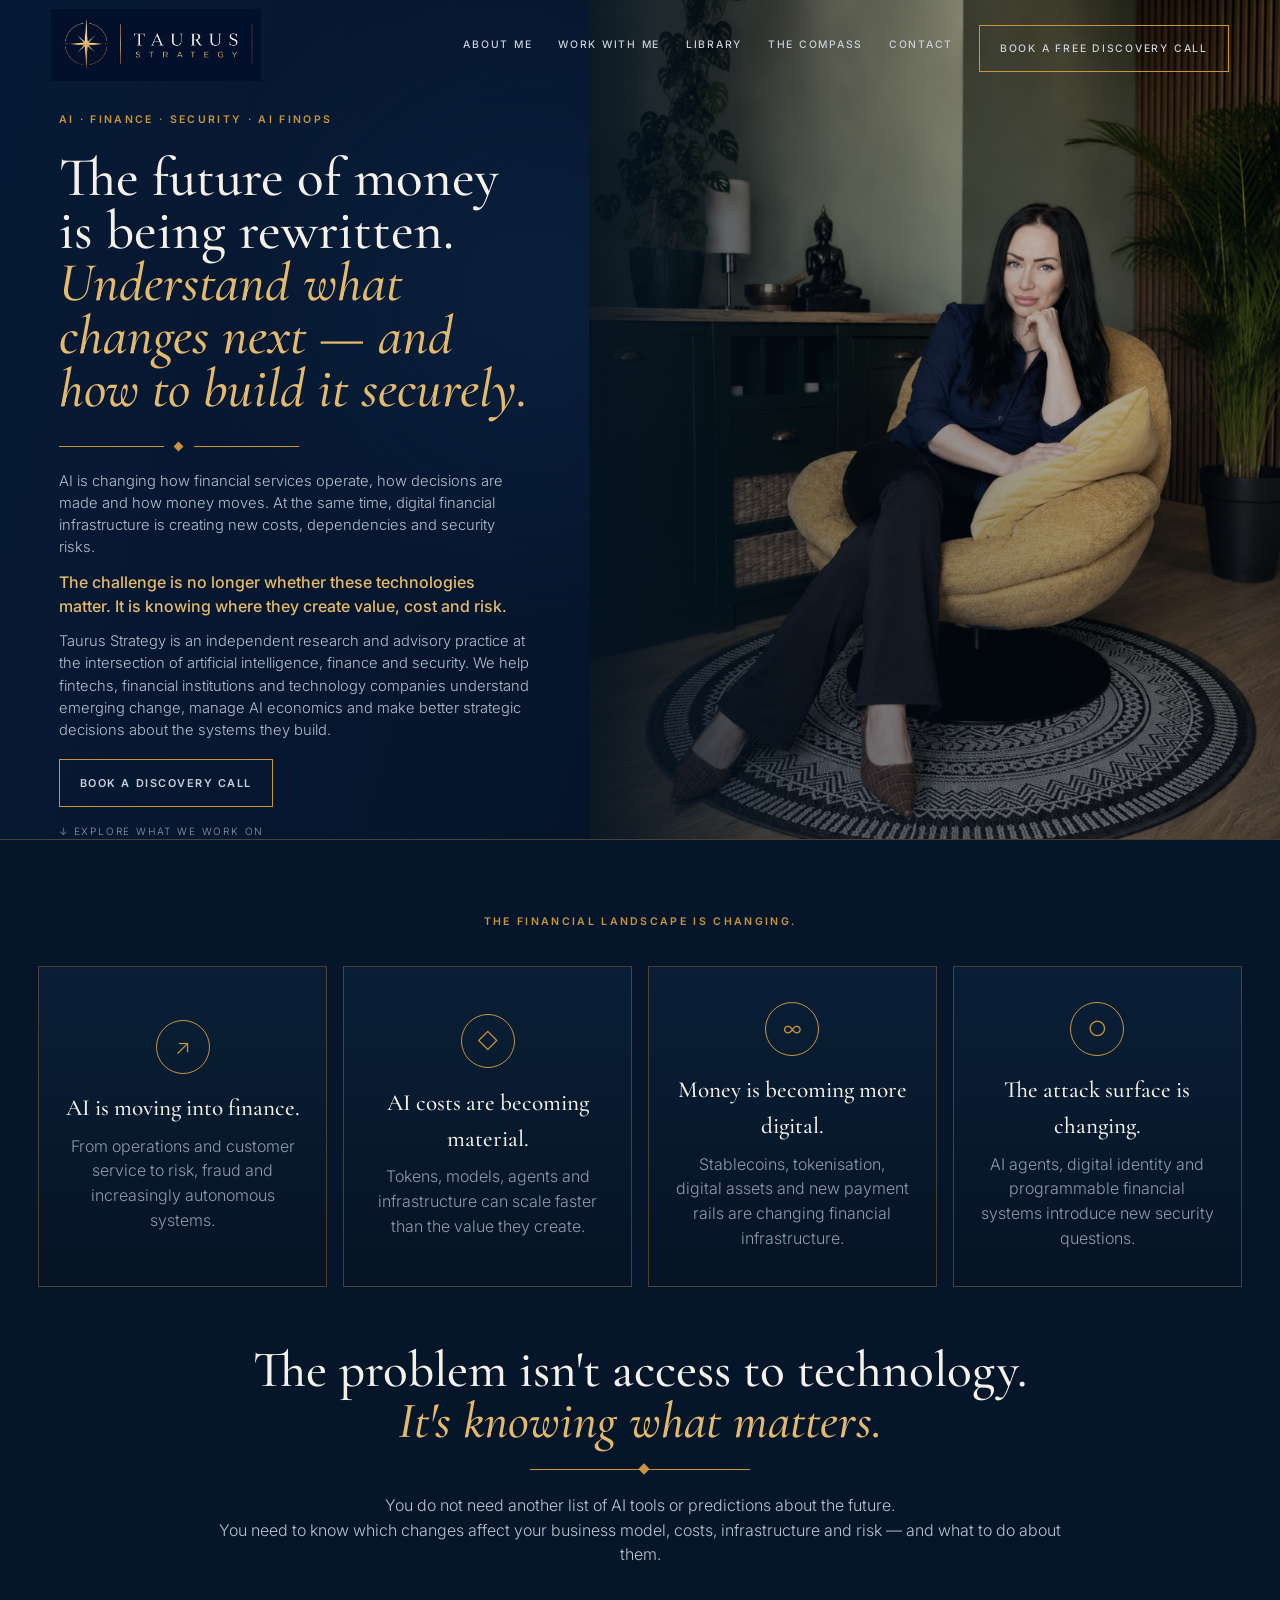
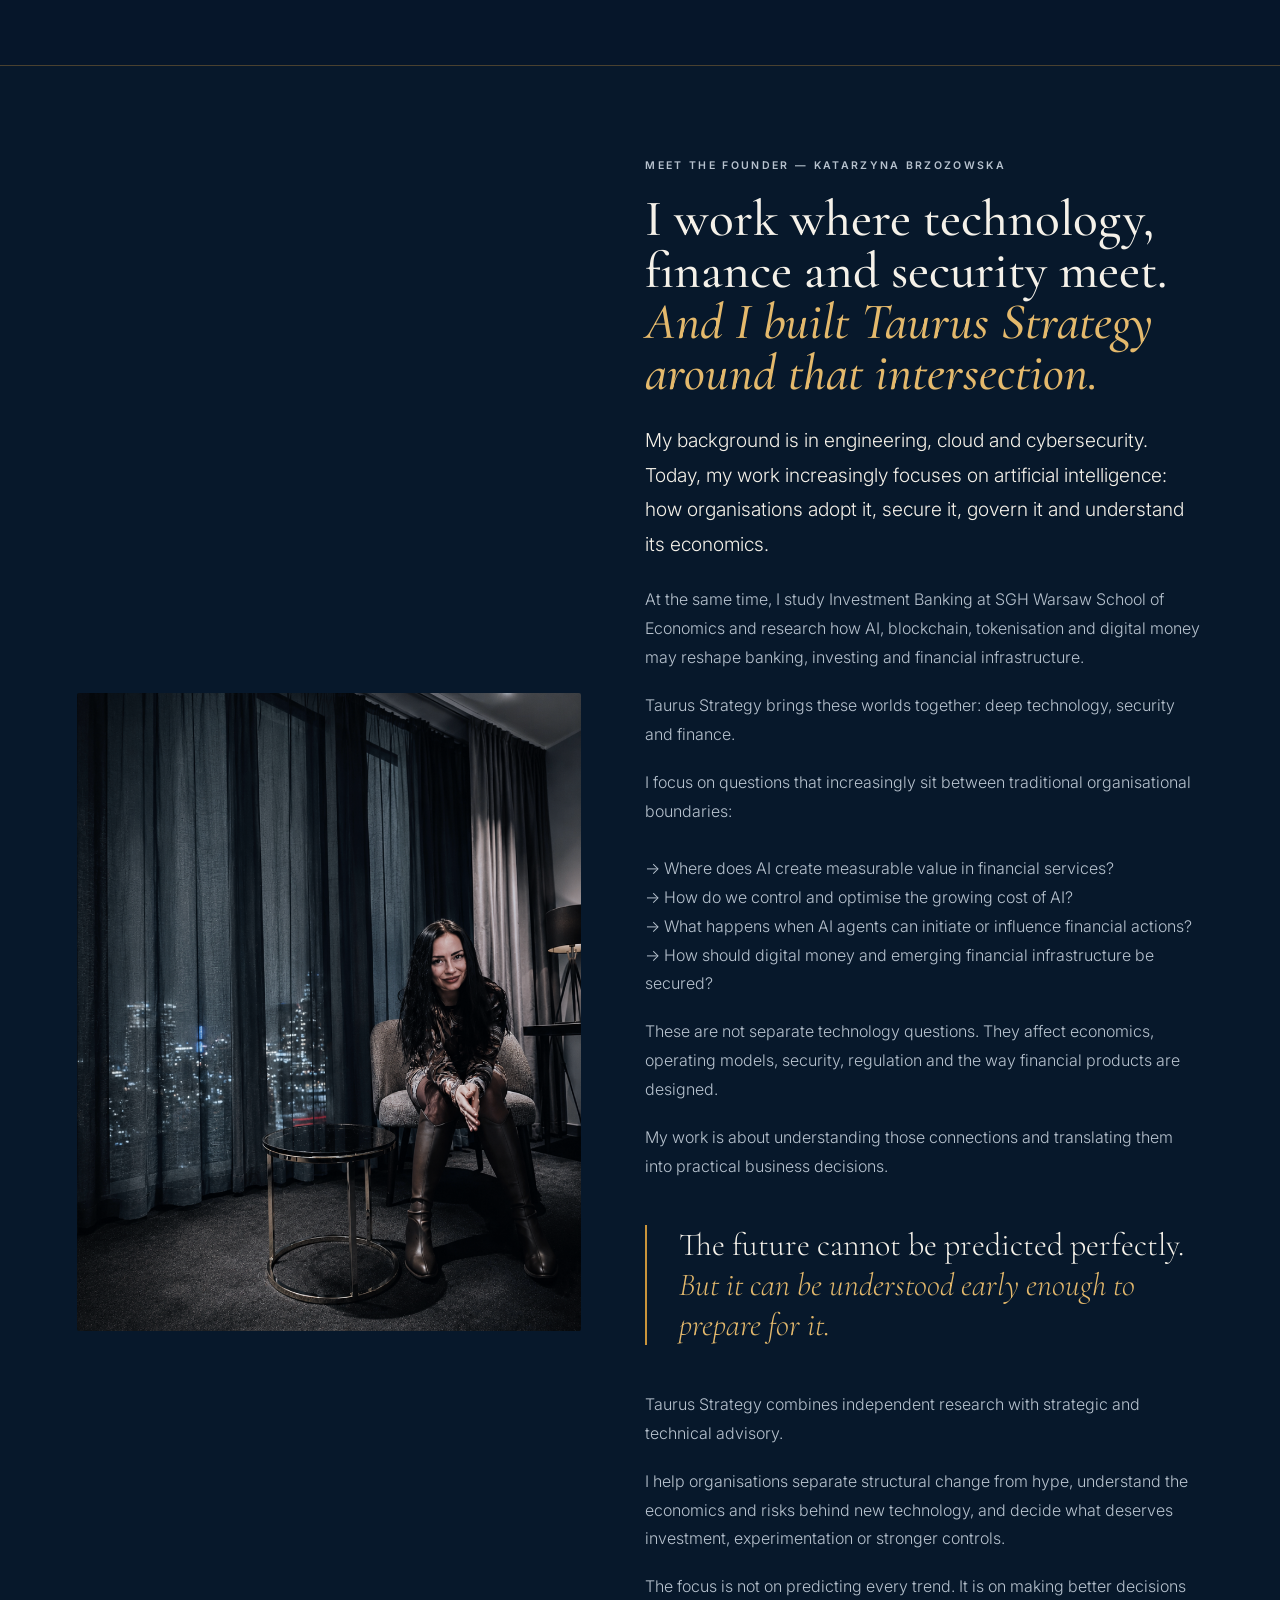
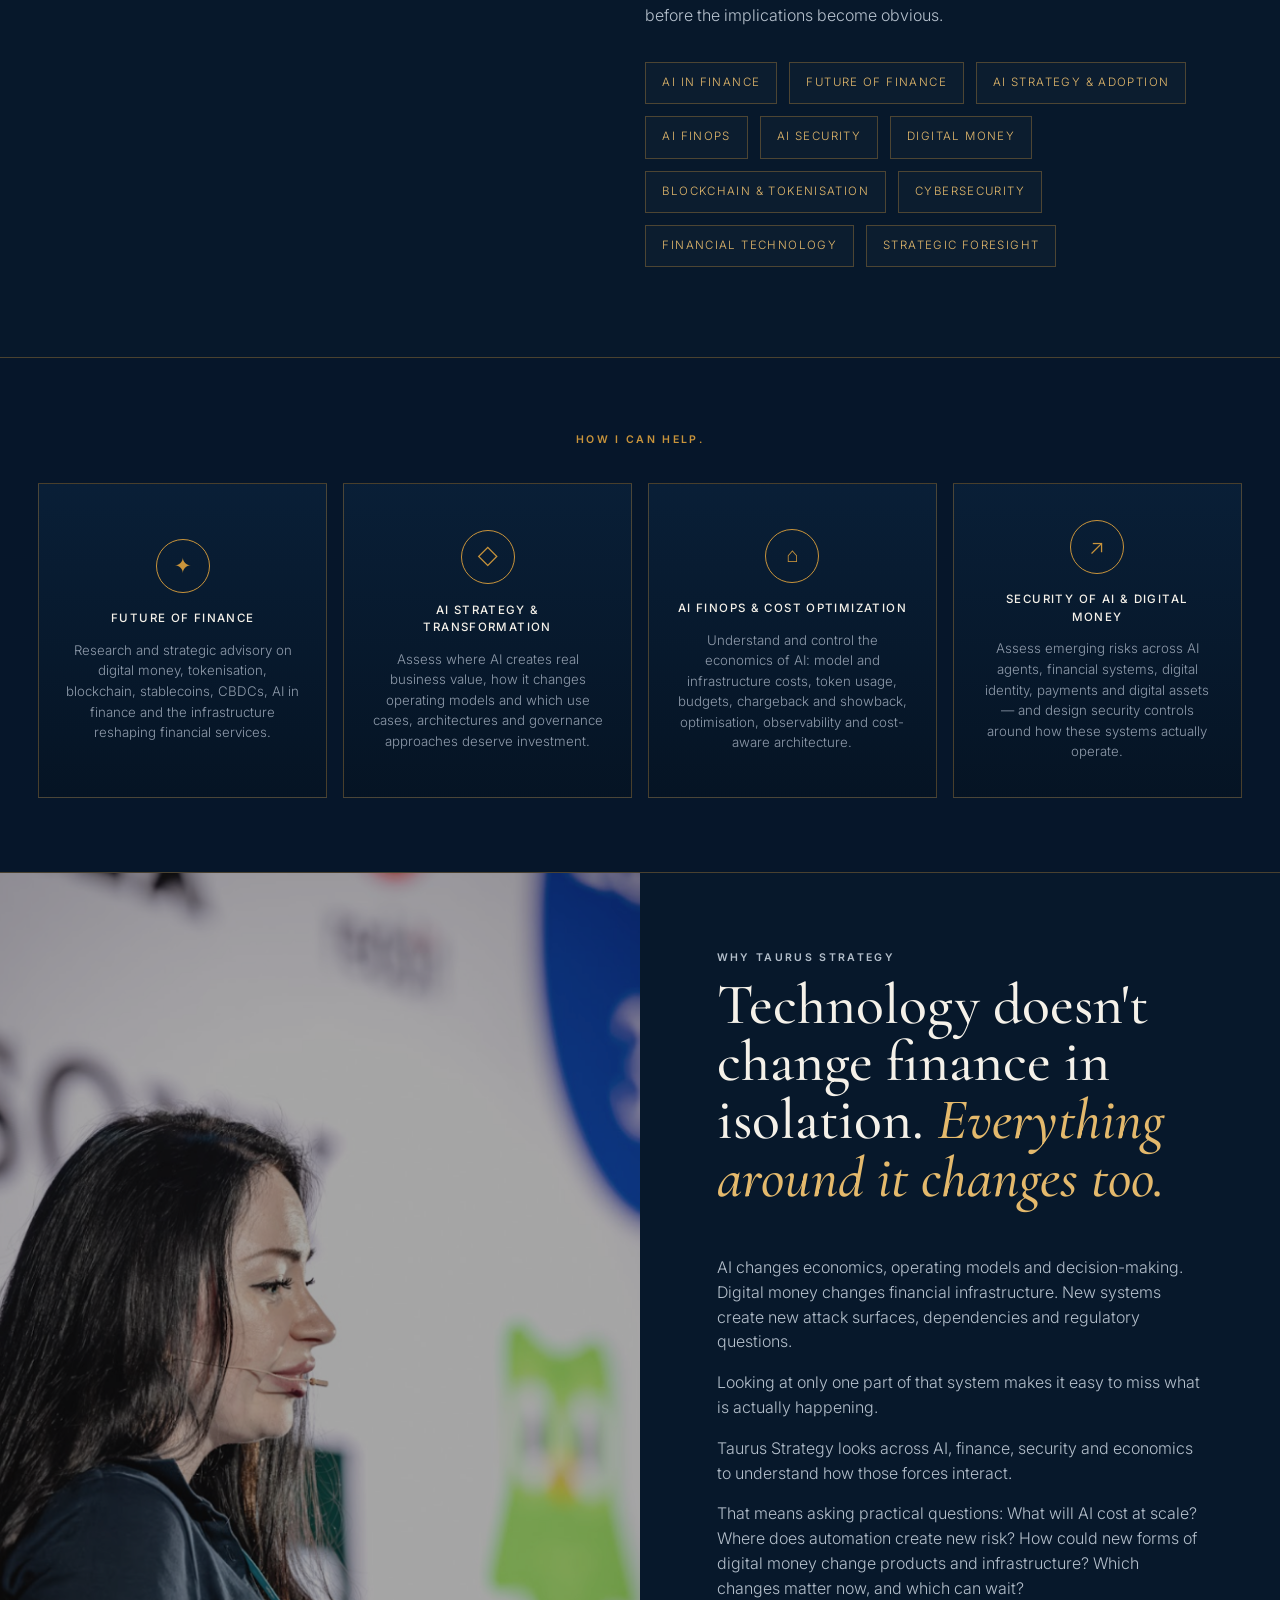
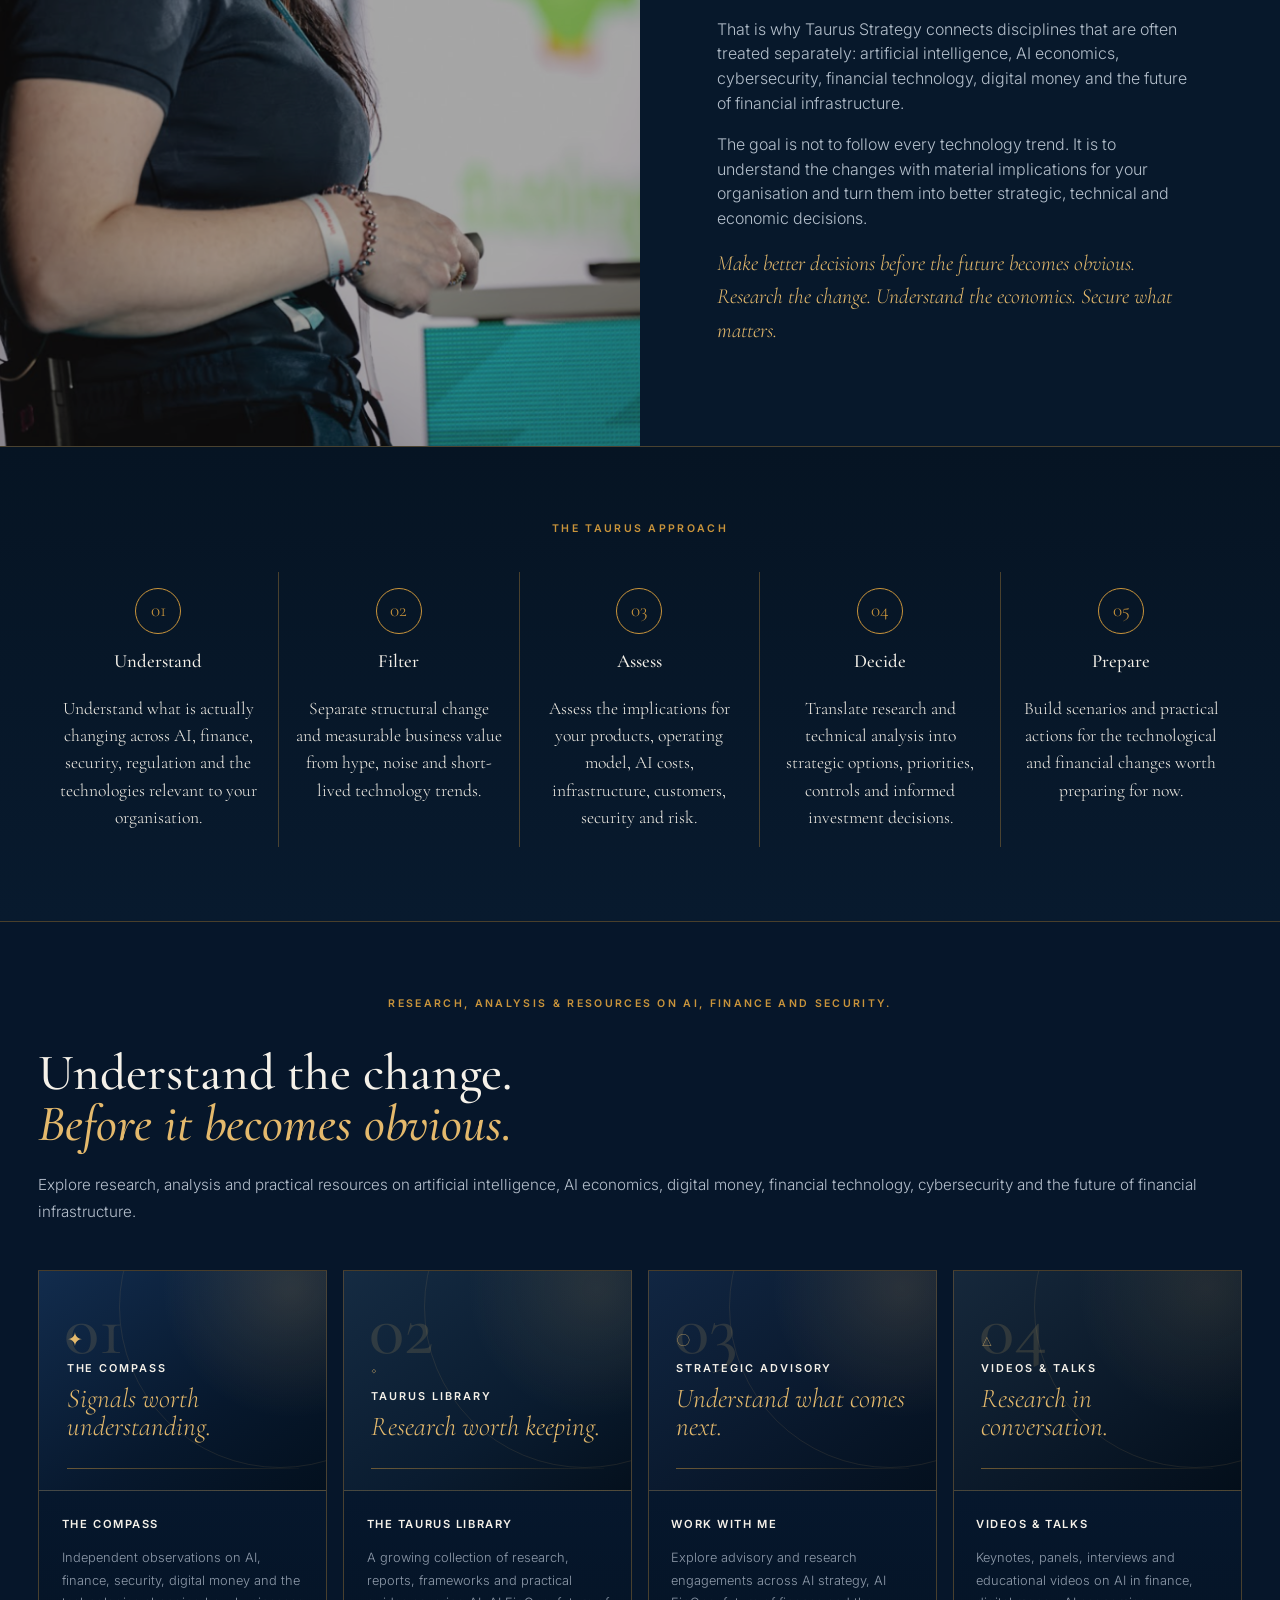
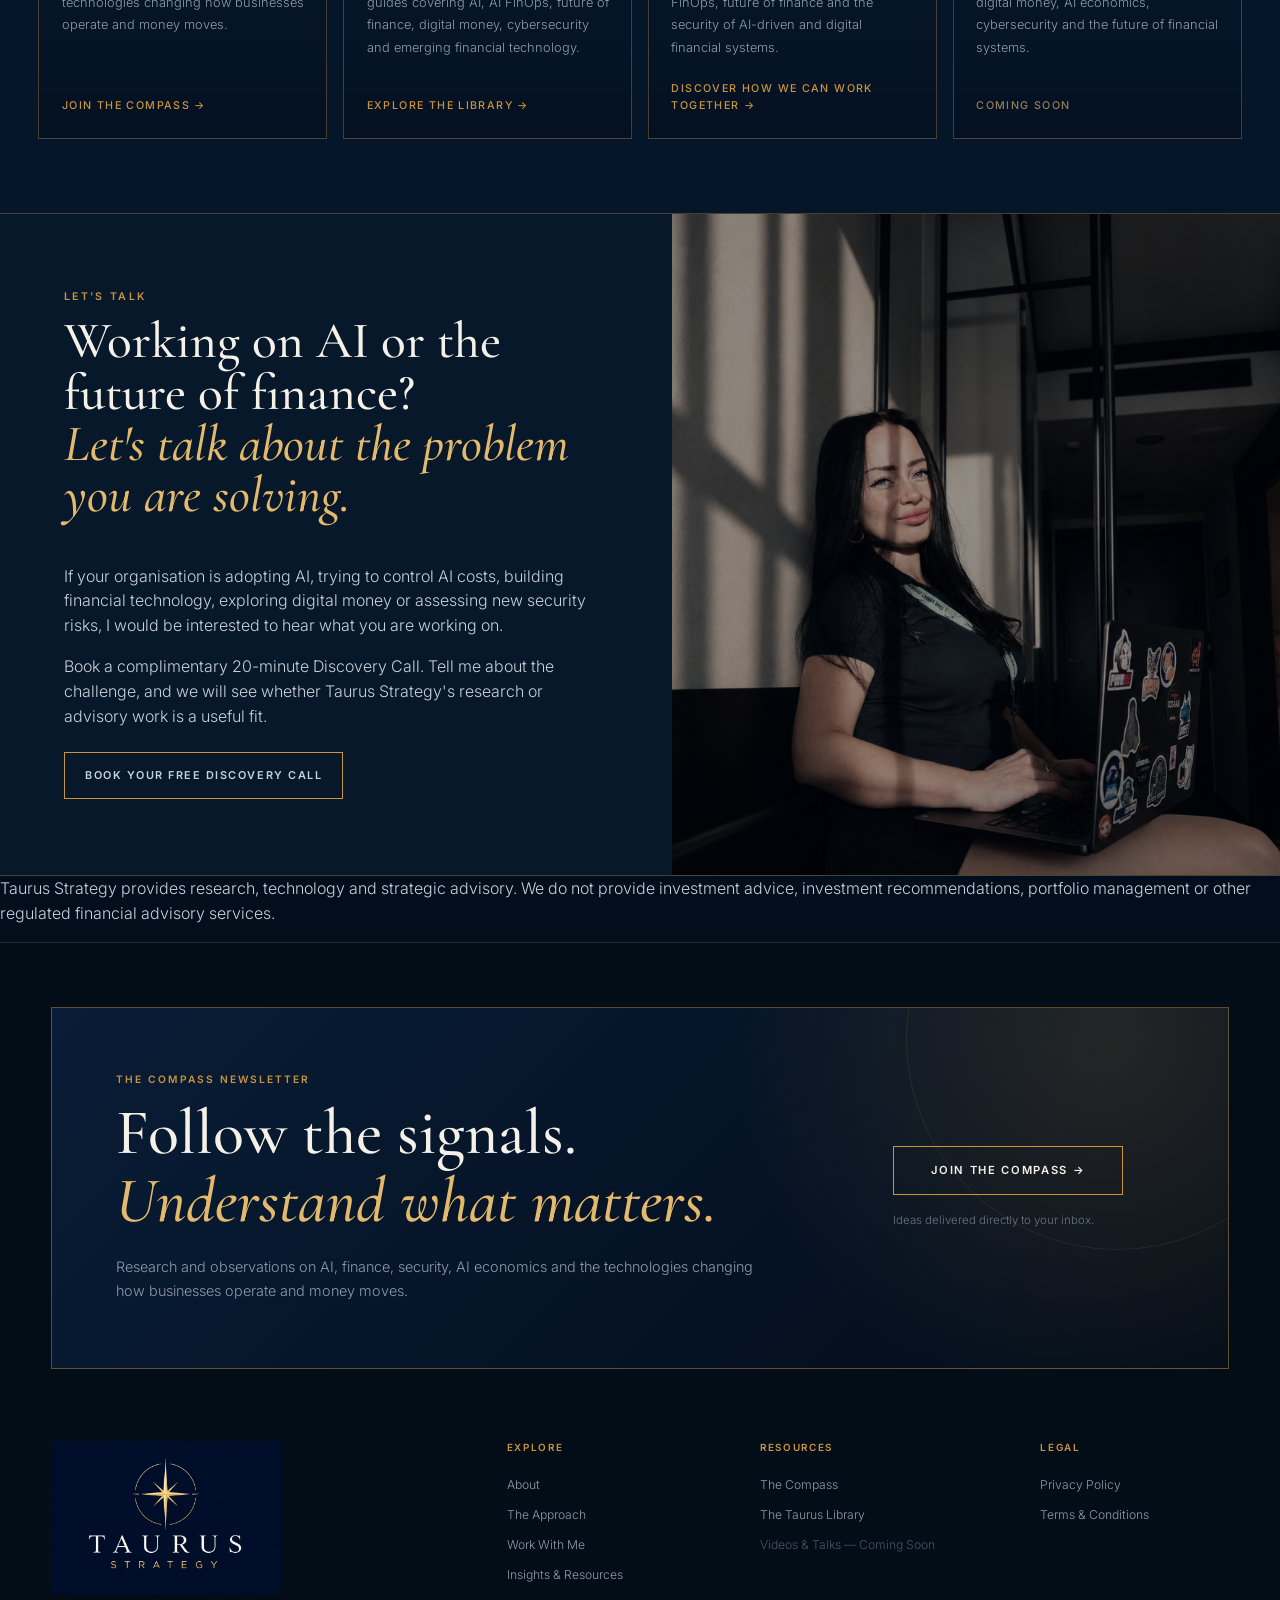
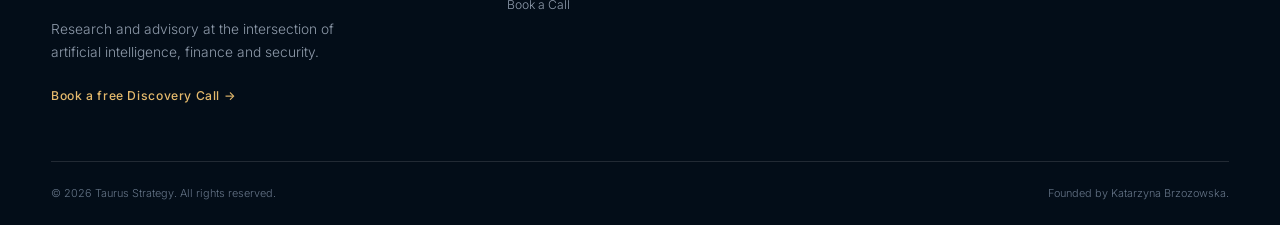
==== commit 0bab6ad4: "Update index.html" ====
--- a/index.html
+++ b/index.html
@@ -3,673 +3,1010 @@
 <head>
   <meta charset="utf-8">
   <meta name="viewport" content="width=device-width, initial-scale=1">
-  <meta name="description" content="Taurus Strategy helps ambitious founders redesign how they think, decide and build—so their business supports the life they truly want.">
+
+  <title>AI FinOps, AI Security & Finance Consulting | Taurus Strategy</title>
+
+  <meta name="description"
+        content="AI FinOps, AI security and financial technology consulting for fintechs, financial institutions and technology companies. Research and advisory on AI costs, digital money and the future of finance.">
+
   <meta name="theme-color" content="#06162a">
-  <title>Taurus Strategy | Design your business around your life</title>
+
+  <link rel="canonical" href="https://taurusstrategy.github.io/">
+
+  <!-- Open Graph -->
+  <meta property="og:title"
+        content="AI FinOps, AI Security & Finance Consulting | Taurus Strategy">
+
+  <meta property="og:description"
+        content="Research and advisory at the intersection of AI, finance and security. AI FinOps, AI security, digital money and the future of financial technology.">
+
+  <meta property="og:type" content="website">
+  <meta property="og:url" content="https://taurusstrategy.github.io/">
+
+  <!-- Structured Data -->
+  <script type="application/ld+json">
+  {
+    "@context": "https://schema.org",
+    "@type": "Organization",
+    "name": "Taurus Strategy",
+    "url": "https://taurusstrategy.github.io/",
+    "description": "Independent research and advisory practice focused on artificial intelligence, finance, investing, AI FinOps and security.",
+    "founder": {
+      "@type": "Person",
+      "name": "Katarzyna Brzozowska"
+    },
+    "knowsAbout": [
+      "Artificial Intelligence",
+      "AI FinOps",
+      "AI Cost Optimization",
+      "AI Security",
+      "Financial Technology",
+      "AI for Investing",
+      "Digital Money",
+      "Cybersecurity",
+      "Blockchain",
+      "Tokenisation",
+      "Future of Finance"
+    ]
+  }
+  </script>
 
   <link rel="preconnect" href="https://fonts.googleapis.com">
   <link rel="preconnect" href="https://fonts.gstatic.com" crossorigin>
-  <link href="https://fonts.googleapis.com/css2?family=Cormorant+Garamond:ital,wght@0,500;0,600;1,500&family=Inter:wght@300;400;500;600&display=swap" rel="stylesheet">
+
+  <link href="https://fonts.googleapis.com/css2?family=Cormorant+Garamond:ital,wght@0,500;0,600;1,500&family=Inter:wght@300;400;500;600&display=swap"
+        rel="stylesheet">
 
   <link rel="stylesheet" href="styles.css">
   <script defer src="script.js"></script>
 </head>
+
 <body>
-  <a class="skip-link" href="#main">Skip to content</a>
-
-  <header class="site-header">
-  
-    <a class="brand" href="index.html" aria-label="Taurus Strategy home">
-      <img
-        src="assets/taurus-logo-horizontal.png"
-        alt="Taurus Strategy">
+
+<a class="skip-link" href="#main">Skip to content</a>
+
+
+<!-- HEADER -->
+
+<header class="site-header">
+
+  <a class="brand" href="index.html" aria-label="Taurus Strategy home">
+    <img
+      src="assets/taurus-logo-horizontal.png"
+      alt="Taurus Strategy">
+  </a>
+
+  <button
+    class="menu-toggle"
+    type="button"
+    aria-expanded="false"
+    aria-controls="main-nav"
+    aria-label="Open navigation">
+
+    <span></span>
+    <span></span>
+
+  </button>
+
+  <nav
+    id="main-nav"
+    class="main-nav"
+    aria-label="Main navigation">
+
+    <a href="index.html#about-me">
+      About Me
     </a>
-  
-    <button
-      class="menu-toggle"
-      type="button"
-      aria-expanded="false"
-      aria-controls="main-nav"
-      aria-label="Open navigation">
-  
-      <span></span>
-      <span></span>
-  
-    </button>
-    <nav
-      id="main-nav"
-      class="main-nav"
-      aria-label="Main navigation">
-    
-      <a href="index.html#about-me">
-        About Me
-      </a>
-    
-      <a href="index.html#work-with-me">
-        Work With Me
-      </a>
-    
-      <a href="library.html">
-        Library
-      </a>
-    
-      <a
-        href="https://katarzynabrzozowska.kit.com/5793950dbb"
-        target="_blank"
-        rel="noopener noreferrer">
-        The Compass
-      </a>
-    
-      <a href="contact.html">
-        Contact
-      </a>
-    
-      <a
-        class="button button-outline nav-cta"
-        href="https://tidycal.com/katarzynabrzozowskapoland/20-minute-meeting-free"
-        target="_blank"
-        rel="noopener noreferrer">
-        Book a Free Discovery Call
-      </a>
-    
-    </nav>
-  
-  </header>
-
-  <main id="main">
-    <section class="hero" id="top">
-      <div class="hero-copy reveal">
-        <p class="eyebrow">
-          Business · Money · Technology · Human Potential
+
+    <a href="index.html#work-with-me">
+      Work With Me
+    </a>
+
+    <a href="library.html">
+      Library
+    </a>
+
+    <a
+      href="https://katarzynabrzozowska.kit.com/5793950dbb"
+      target="_blank"
+      rel="noopener noreferrer">
+      The Compass
+    </a>
+
+    <a href="contact.html">
+      Contact
+    </a>
+
+    <a
+      class="button button-outline nav-cta"
+      href="https://tidycal.com/katarzynabrzozowskapoland/20-minute-meeting-free"
+      target="_blank"
+      rel="noopener noreferrer">
+      Book a Free Discovery Call
+    </a>
+
+  </nav>
+
+</header>
+
+
+<main id="main">
+
+
+<!-- HERO -->
+
+<section class="hero" id="top">
+
+  <div class="hero-copy reveal">
+
+    <p class="eyebrow">
+      AI · FINANCE · SECURITY · AI FINOPS
+    </p>
+
+    <h1>
+      The future of money is being rewritten.
+      <em>Understand what changes next — and how to build it securely.</em>
+    </h1>
+
+    <div class="gold-divider"><span></span></div>
+
+    <p class="hero-problem">
+      AI is changing how financial services operate, how decisions are made
+      and how money moves. At the same time, digital financial infrastructure
+      is creating new costs, dependencies and security risks.
+    </p>
+
+    <p class="hero-emphasis">
+      The challenge is no longer whether these technologies matter.
+      It is knowing where they create value, cost and risk.
+    </p>
+
+    <p class="hero-summary">
+      Taurus Strategy is an independent research and advisory practice at the
+      intersection of artificial intelligence, finance and security.
+      We help fintechs, financial institutions and technology companies
+      understand emerging change, manage AI economics and make better strategic
+      decisions about the systems they build.
+    </p>
+
+    <a
+      class="button button-outline"
+      href="https://tidycal.com/katarzynabrzozowskapoland/20-minute-meeting-free"
+      target="_blank"
+      rel="noopener">
+      Book a Discovery Call
+    </a>
+
+    <a class="scroll-link" href="#familiar">
+      ↓ Explore what we work on
+    </a>
+
+  </div>
+
+
+  <div class="hero-photo-wrap reveal">
+
+    <img
+      src="assets/katarzyna-portrait-01.jpeg"
+      alt="Katarzyna Brzozowska, founder of Taurus Strategy">
+
+    <div class="photo-overlay"></div>
+
+  </div>
+
+</section>
+
+
+<!-- LANDSCAPE -->
+
+<section class="familiar" id="familiar">
+
+  <div class="section-label reveal">
+    The financial landscape is changing.
+  </div>
+
+
+  <div class="familiar-grid">
+
+    <article class="familiar-card reveal">
+
+      <span class="icon">↗</span>
+
+      <h3>AI is moving into finance.</h3>
+
+      <p>
+        From operations and customer service to risk, fraud
+        and increasingly autonomous systems.
+      </p>
+
+    </article>
+
+
+    <article class="familiar-card reveal">
+
+      <span class="icon">◇</span>
+
+      <h3>AI costs are becoming material.</h3>
+
+      <p>
+        Tokens, models, agents and infrastructure can scale
+        faster than the value they create.
+      </p>
+
+    </article>
+
+
+    <article class="familiar-card reveal">
+
+      <span class="icon">∞</span>
+
+      <h3>Money is becoming more digital.</h3>
+
+      <p>
+        Stablecoins, tokenisation, digital assets and new payment
+        rails are changing financial infrastructure.
+      </p>
+
+    </article>
+
+
+    <article class="familiar-card reveal">
+
+      <span class="icon">○</span>
+
+      <h3>The attack surface is changing.</h3>
+
+      <p>
+        AI agents, digital identity and programmable financial
+        systems introduce new security questions.
+      </p>
+
+    </article>
+
+  </div>
+
+
+  <div class="mirror-statement reveal">
+
+    <h2>
+      The problem isn't access to technology.<br>
+      <em>It's knowing what matters.</em>
+    </h2>
+
+    <div class="statement-line"></div>
+
+    <p>
+      You do not need another list of AI tools or predictions about the future.<br>
+      You need to know which changes affect your business model, costs,
+      infrastructure and risk — and what to do about them.
+    </p>
+
+  </div>
+
+</section>
+
+
+
+<!-- FOUNDER -->
+
+<section class="founder" id="about-me">
+
+  <div class="founder-photo reveal">
+
+    <img
+      src="assets/katarzyna-portrait-01.jpg"
+      alt="Katarzyna Brzozowska">
+
+  </div>
+
+
+  <div class="founder-copy reveal">
+
+    <p class="eyebrow">
+      Meet the Founder — Katarzyna Brzozowska
+    </p>
+
+
+    <h2>
+      I work where technology, finance and security meet.
+      <br>
+      <em>And I built Taurus Strategy around that intersection.</em>
+    </h2>
+
+
+    <p class="lead">
+      My background is in engineering, cloud and cybersecurity.
+      Today, my work increasingly focuses on artificial intelligence:
+      how organisations adopt it, secure it, govern it and understand its economics.
+    </p>
+
+
+    <p>
+      At the same time, I study Investment Banking at SGH Warsaw School
+      of Economics and research how AI, blockchain, tokenisation and digital
+      money may reshape banking, investing and financial infrastructure.
+    </p>
+
+
+    <p>
+      Taurus Strategy brings these worlds together:
+      deep technology, security and finance.
+    </p>
+
+
+    <p>
+      I focus on questions that increasingly sit between traditional
+      organisational boundaries:
+      <br><br>
+
+      → Where does AI create measurable value in financial services?<br>
+      → How do we control and optimise the growing cost of AI?<br>
+      → What happens when AI agents can initiate or influence financial actions?<br>
+      → How should digital money and emerging financial infrastructure be secured?
+    </p>
+
+
+    <p>
+      These are not separate technology questions.
+      They affect economics, operating models, security, regulation
+      and the way financial products are designed.
+    </p>
+
+
+    <p>
+      My work is about understanding those connections and translating
+      them into practical business decisions.
+    </p>
+
+
+    <blockquote>
+
+      The future cannot be predicted perfectly.
+
+      <br>
+
+      <span>
+        But it can be understood early enough to prepare for it.
+      </span>
+
+    </blockquote>
+
+
+    <p>
+      Taurus Strategy combines independent research with strategic
+      and technical advisory.
+    </p>
+
+    <p>
+      I help organisations separate structural change from hype,
+      understand the economics and risks behind new technology,
+      and decide what deserves investment, experimentation
+      or stronger controls.
+    </p>
+
+    <p>
+      The focus is not on predicting every trend.
+      It is on making better decisions before the implications become obvious.
+    </p>
+
+
+    <div class="founder-tags">
+
+      <span>AI in Finance</span>
+
+      <span>Future of Finance</span>
+
+      <span>AI Strategy & Adoption</span>
+
+      <span>AI FinOps</span>
+
+      <span>AI Security</span>
+
+      <span>Digital Money</span>
+
+      <span>Blockchain & Tokenisation</span>
+
+      <span>Cybersecurity</span>
+
+      <span>Financial Technology</span>
+
+      <span>Strategic Foresight</span>
+
+    </div>
+
+  </div>
+
+</section>
+
+
+
+<!-- SERVICES -->
+
+<section class="services" id="work-with-me">
+
+  <div class="section-label reveal">
+    How I can help.
+  </div>
+
+
+  <div class="service-grid">
+
+
+    <article class="service-card reveal">
+
+      <div class="service-icon">✦</div>
+
+      <h3>Future of Finance</h3>
+
+      <p>
+        Research and strategic advisory on digital money, tokenisation,
+        blockchain, stablecoins, CBDCs, AI in finance and the infrastructure
+        reshaping financial services.
+      </p>
+
+    </article>
+
+
+    <article class="service-card reveal">
+
+      <div class="service-icon">◇</div>
+
+      <h3>AI Strategy & Transformation</h3>
+
+      <p>
+        Assess where AI creates real business value, how it changes
+        operating models and which use cases, architectures and governance
+        approaches deserve investment.
+      </p>
+
+    </article>
+
+
+    <article class="service-card reveal">
+
+      <div class="service-icon">⌂</div>
+
+      <h3>AI FinOps & Cost Optimization</h3>
+
+      <p>
+        Understand and control the economics of AI: model and infrastructure
+        costs, token usage, budgets, chargeback and showback, optimisation,
+        observability and cost-aware architecture.
+      </p>
+
+    </article>
+
+
+    <article class="service-card reveal">
+
+      <div class="service-icon">↗</div>
+
+      <h3>Security of AI & Digital Money</h3>
+
+      <p>
+        Assess emerging risks across AI agents, financial systems,
+        digital identity, payments and digital assets — and design
+        security controls around how these systems actually operate.
+      </p>
+
+    </article>
+
+
+  </div>
+
+</section>
+
+
+
+<!-- WHY TAURUS -->
+
+<section class="philosophy" id="about">
+
+  <div class="philosophy-photo reveal">
+
+    <img
+      src="assets/katarzyna-portrait-02.jpeg"
+      alt="Katarzyna Brzozowska">
+
+  </div>
+
+
+  <div class="philosophy-copy reveal">
+
+    <p class="eyebrow">
+      Why Taurus Strategy
+    </p>
+
+
+    <h2>
+      Technology doesn't change finance in isolation.
+      <em>Everything around it changes too.</em>
+    </h2>
+
+
+    <p class="lead">
+      AI changes economics, operating models and decision-making.
+      Digital money changes financial infrastructure.
+      New systems create new attack surfaces, dependencies
+      and regulatory questions.
+    </p>
+
+
+    <p>
+      Looking at only one part of that system makes it easy
+      to miss what is actually happening.
+    </p>
+
+
+    <p>
+      Taurus Strategy looks across AI, finance, security and economics
+      to understand how those forces interact.
+    </p>
+
+
+    <p>
+      That means asking practical questions:
+      What will AI cost at scale?
+      Where does automation create new risk?
+      How could new forms of digital money change products and infrastructure?
+      Which changes matter now, and which can wait?
+    </p>
+
+
+    <p>
+      That is why Taurus Strategy connects disciplines that are often
+      treated separately: artificial intelligence, AI economics,
+      cybersecurity, financial technology, digital money
+      and the future of financial infrastructure.
+    </p>
+
+
+    <p>
+      The goal is not to follow every technology trend.
+      It is to understand the changes with material implications
+      for your organisation and turn them into better strategic,
+      technical and economic decisions.
+    </p>
+
+
+    <p class="gold-copy">
+
+      Make better decisions before the future becomes obvious.
+
+      <br>
+
+      <span>
+        Research the change. Understand the economics. Secure what matters.
+      </span>
+
+    </p>
+
+  </div>
+
+</section>
+
+
+
+<!-- APPROACH -->
+
+<section class="method" id="approach">
+
+  <div class="section-label reveal">
+    The Taurus Approach
+  </div>
+
+
+  <ol class="method-list">
+
+
+    <li class="reveal">
+
+      <span class="method-number">01</span>
+
+      <div class="method-content">
+
+        <h3>Understand</h3>
+
+        <p>
+          Understand what is actually changing across AI, finance,
+          security, regulation and the technologies relevant
+          to your organisation.
         </p>
-        <h1>
-          Don’t adapt yourself to business.
-          <em>Design your business around your life.</em>
-        </h1>
-
-        <div class="gold-divider"><span></span></div>
-
-        <p class="hero-problem">
-          Most founders spend years building a successful business only to realise
-          they have created a life they no longer want to live inside.
+
+      </div>
+
+    </li>
+
+
+    <li class="reveal">
+
+      <span class="method-number">02</span>
+
+      <div class="method-content">
+
+        <h3>Filter</h3>
+
+        <p>
+          Separate structural change and measurable business value
+          from hype, noise and short-lived technology trends.
         </p>
 
-        <p class="hero-emphasis">Success should expand your life, not consume it.</p>
-
-        <p class="hero-summary">
-          We help ambitious founders and leaders redesign how they think, decide and
-          build, so their business creates freedom, supports their vision and grows
-          without costing them who they are. 
+      </div>
+
+    </li>
+
+
+    <li class="reveal">
+
+      <span class="method-number">03</span>
+
+      <div class="method-content">
+
+        <h3>Assess</h3>
+
+        <p>
+          Assess the implications for your products, operating model,
+          AI costs, infrastructure, customers, security and risk.
         </p>
-        <a class="button button-outline"
-           href="https://tidycal.com/katarzynabrzozowskapoland/20-minute-meeting-free"
-           target="_blank"
-           rel="noopener">
-           Book a private strategy session
+
+      </div>
+
+    </li>
+
+
+    <li class="reveal">
+
+      <span class="method-number">04</span>
+
+      <div class="method-content">
+
+        <h3>Decide</h3>
+
+        <p>
+          Translate research and technical analysis into strategic
+          options, priorities, controls and informed investment decisions.
+        </p>
+
+      </div>
+
+    </li>
+
+
+    <li class="reveal">
+
+      <span class="method-number">05</span>
+
+      <div class="method-content">
+
+        <h3>Prepare</h3>
+
+        <p>
+          Build scenarios and practical actions for the technological
+          and financial changes worth preparing for now.
+        </p>
+
+      </div>
+
+    </li>
+
+
+  </ol>
+
+</section>
+
+
+
+<!-- INSIGHTS -->
+
+<section class="insights" id="insights">
+
+  <div class="section-label reveal">
+    Research, analysis & resources on AI, finance and security.
+  </div>
+
+
+  <h2 class="section-title reveal">
+    Understand the change.<br>
+    <em>Before it becomes obvious.</em>
+  </h2>
+
+
+  <p class="section-intro reveal">
+    Explore research, analysis and practical resources on artificial
+    intelligence, AI economics, digital money, financial technology,
+    cybersecurity and the future of financial infrastructure.
+  </p>
+
+
+  <div class="insight-grid">
+
+
+    <!-- THE COMPASS -->
+
+    <article class="insight-card reveal">
+
+      <div class="insight-cover insight-cover-compass">
+
+        <span class="insight-number" aria-hidden="true">
+          01
+        </span>
+
+        <div class="insight-cover-content">
+
+          <span class="insight-cover-symbol" aria-hidden="true">
+            ✦
+          </span>
+
+          <h4>
+            The Compass
+          </h4>
+
+          <p>
+            Signals worth understanding.
+          </p>
+
+        </div>
+
+      </div>
+
+
+      <div class="insight-card-content">
+
+        <h3>
+          The Compass
+        </h3>
+
+        <p>
+          Independent observations on AI, finance, security,
+          digital money and the technologies changing how
+          businesses operate and money moves.
+        </p>
+
+        <a
+          href="https://katarzynabrzozowska.kit.com/5793950dbb"
+          target="_blank"
+          rel="noopener noreferrer">
+          Join The Compass →
         </a>
-        <a class="scroll-link" href="#familiar">↓ Discover a different way to build</a>
-      </div>
-
-      <div class="hero-photo-wrap reveal">
-        <img src="assets/katarzyna-portrait-01.jpeg" alt="Katarzyna Brzozowska, founder of Taurus Strategy">
-        <div class="photo-overlay"></div>
-      </div>
-    </section>
-
-    <section class="familiar" id="familiar">
-      <div class="section-label reveal">Maybe this feels familiar.</div>
-
-      <div class="familiar-grid">
-        <article class="familiar-card reveal">
-          <span class="icon">↗</span>
-          <h3>Your business is growing.</h3>
-          <p>But your freedom & peace is shrinking.</p>
-        </article>
-
-        <article class="familiar-card reveal">
-          <span class="icon">◇</span>
-          <h3>You make complex decisions.</h3>
-          <p>But second-guess the ones that matter most.</p>
-        </article>
-
-        <article class="familiar-card reveal">
-          <span class="icon">∞</span>
-          <h3>You know how to scale.</h3>
-          <p>But not how to slow down.</p>
-        </article>
-
-        <article class="familiar-card reveal">
-          <span class="icon">○</span>
-          <h3>You built success.</h3>
-          <p>But lost part of yourself along the way.</p>
-        </article>
-      </div>
-
-      <div class="mirror-statement reveal">
-        <h2>
-          Your business is not the problem.<br>
-          <em>The operating system behind it is.</em>
-        </h2>
-        <div class="statement-line"></div>
+
+      </div>
+
+    </article>
+
+
+
+    <!-- LIBRARY -->
+
+    <article class="insight-card reveal">
+
+      <div class="insight-cover insight-cover-library">
+
+        <span class="insight-number" aria-hidden="true">
+          02
+        </span>
+
+        <div class="insight-cover-content">
+
+          <span class="insight-cover-symbol" aria-hidden="true">
+            ◇
+          </span>
+
+          <h4>
+            Taurus Library
+          </h4>
+
+          <p>
+            Research worth keeping.
+          </p>
+
+        </div>
+
+      </div>
+
+
+      <div class="insight-card-content">
+
+        <h3>
+          The Taurus Library
+        </h3>
+
         <p>
-          Every company reflects the patterns, decisions and identity of the person leading it.<br>
-          Change the way you operate, and the business begins to change with you.
+          A growing collection of research, reports, frameworks
+          and practical guides covering AI, AI FinOps, future of finance,
+          digital money, cybersecurity and emerging financial technology.
         </p>
-      </div>
-    </section>
-
-
-    <section class="founder" id="about-me">
-    
-        <div class="founder-photo reveal">
-            <img src="assets/katarzyna-portrait-01.jpg" alt="Katarzyna Brzozowska">
+
+        <a href="library.html">
+          Explore the library →
+        </a>
+
+      </div>
+
+    </article>
+
+
+
+    <!-- WORK WITH ME -->
+
+    <article class="insight-card reveal">
+
+      <div class="insight-cover insight-cover-advisory">
+
+        <span class="insight-number" aria-hidden="true">
+          03
+        </span>
+
+        <div class="insight-cover-content">
+
+          <span class="insight-cover-symbol" aria-hidden="true">
+            ○
+          </span>
+
+          <h4>
+            Strategic Advisory
+          </h4>
+
+          <p>
+            Understand what comes next.
+          </p>
+
         </div>
-    
-        <div class="founder-copy reveal">
-    
-            <p class="eyebrow">Meet the Founder - Katarzyna Brzozowska</p>
-
-            <h2>
-                Welcome! My name is Kate.
-                <br>
-                <em>And I never wanted to build another consulting company.</em>
-            </h2>
-    
-            <p class="lead">
-                I wanted to understand why some people create businesses that give them freedom... 
-                while others become prisoners of the businesses they built.
-            </p>
-    
-            <p>
-                Most business advice focuses on strategy.
-                Most personal development focuses on mindset.
-                Very few people understand that sustainable success requires both.
-            </p> 
-  
-            <p>
-                For years, I worked in AI, cybersecurity and business transformation, helping organisations solve complex technological problems.
-                At the same time, I wanted to understand:
-                -> Why brilliant people keep repeating the same patterns?
-                -> How to build a successful life without feeling burned out and depressed?
-                -> Why financial success often creates new problems instead of freedom?
-                -> How to discover the path in life and business that aligns with us?
-                
-            </p>
-    
-            <p>
-                Today I combine both worlds.
-                The analytical and the deeply human.
-                Because I no longer believe business problems are only business problems.
-                Sometimes they are identity problems.
-                Sometimes decision-making problems.
-                Sometimes emotional regulation problems.
-                Sometimes systems problems.
-            </p>
-    
-            <blockquote>
-                You shouldn't build your life around business.
-                <br>
-                <span>Business should be built around your life.</span>
-            </blockquote>
-    
-            <p>
-                That's why Taurus Strategy isn't another consulting business.
-                It's where strategy meets human potential and the tools we use to help you achieve
-                your biggest potential are a mix of everything that worked for others. 
-                We adjust tools to your journey, so you could reach the highest potential.
-                The principles we use are inspired by how exceptional performers think, 
-                decide and grow from elite athletes, top influencers and visionary founders to world-class leaders.
-            </p>
-    
-            <div class="founder-tags">
-    
-                <span>High-Performance Habits</span>
-              
-                <span>Business Architecture</span>
-
-                <span>Future of Finance</span>
-    
-                <span>AI & Tech Strategy</span>
-    
-                <span>Conscious Leadership</span>
-    
-                <span>Decision Intelligence</span>
-    
-                <span>High-Stakes Communication</span>
-
-                <span>Emotional Resilience</span>
-    
-                <span>Subconscious Reprogramming</span>
-    
-                <span>Mental Mastery</span>
-    
-            </div>
-    
+
+      </div>
+
+
+      <div class="insight-card-content">
+
+        <h3>
+          Work With Me
+        </h3>
+
+        <p>
+          Explore advisory and research engagements across AI strategy,
+          AI FinOps, future of finance and the security of AI-driven
+          and digital financial systems.
+        </p>
+
+        <a href="index.html#work-with-me">
+          Discover how we can work together →
+        </a>
+
+      </div>
+
+    </article>
+
+
+
+    <!-- VIDEOS & TALKS -->
+
+    <article class="insight-card reveal">
+
+      <div class="insight-cover insight-cover-videos">
+
+        <span class="insight-number" aria-hidden="true">
+          04
+        </span>
+
+        <div class="insight-cover-content">
+
+          <span class="insight-cover-symbol" aria-hidden="true">
+            △
+          </span>
+
+          <h4>
+            Videos & Talks
+          </h4>
+
+          <p>
+            Research in conversation.
+          </p>
+
         </div>
-    
-    </section>
-    <section class="services" id="work-with-me">
-      <div class="section-label reveal">What changes when we work together.</div>
-
-      <div class="service-grid">
-        <article class="service-card reveal">
-          <div class="service-icon">✦</div>
-          <h3>Think differently</h3>
-          <p>Reveal the invisible patterns quietly limiting your growth, confidence and decisions.</p>
-        </article>
-
-        <article class="service-card reveal">
-          <div class="service-icon">◇</div>
-          <h3>Decide with clarity</h3>
-          <p>Combine strategy, structured thinking and intuition to make critical decisions with confidence.</p>
-        </article>
-
-        <article class="service-card reveal">
-          <div class="service-icon">⌂</div>
-          <h3>Build around life</h3>
-          <p>Design a company that supports your energy, priorities and desired way of living.</p>
-        </article>
-
-        <article class="service-card reveal">
-          <div class="service-icon">↗</div>
-          <h3>Expand without losing yourself</h3>
-          <p>Grow your influence, revenue and opportunities without sacrificing health, relationships or purpose.</p>
-        </article>
-      </div>
-    </section>
-
-    <section class="philosophy" id="about">
-      <div class="philosophy-photo reveal">
-        <img src="assets/katarzyna-portrait-02.jpeg" alt="Katarzyna Brzozowska">
-      </div>
-
-      <div class="philosophy-copy reveal">
-        <p class="eyebrow">My philosophy</p>
-          <h2>
-          Your business will never consistently outperform
-          <em>the person leading it.</em>
-        </h2>
-    
-        <p class="lead">
-          Most people try to fix individual business problems. I believe lasting change begins with understanding the entire system behind them.
+
+      </div>
+
+
+      <div class="insight-card-content">
+
+        <h3>
+          Videos & Talks
+        </h3>
+
+        <p>
+          Keynotes, panels, interviews and educational videos
+          on AI in finance, digital money, AI economics,
+          cybersecurity and the future of financial systems.
         </p>
-    
-        <p>
-          Your business is not separate from your decisions. 
-          Your decisions are not separate from your beliefs, emotional patterns, nervous system, habits and
-          relationship with money.
-        </p>
-    
-        <p>
-          The technology you choose, the way you communicate, the opportunities you
-          pursue and the risks you avoid are all influenced by the person you have
-          become and the future you believe is possible for you.
-        </p>
-    
-        <p>
-          That is why Taurus Strategy connects disciplines that are usually treated as
-          separate: business architecture, artificial intelligence, the future of money,
-          behavioural psychology, leadership, somatic practices and other practical systems 
-          for building your business and helping you to reach the highest potential.
-        </p>
-    
-        <p>
-          I do not believe in forcing people into someone else’s formula for success.
-          
-          The goal is one: to help you remove what limits you, strengthen your ability to lead 
-          and build a business that is aligned with your ambitions, values and desired way of living.
-        </p>
-    
-        <p class="gold-copy">
-          We want to see you winning.
-          <br>
-          <span>Because every person who builds a fulfilling and successful life gives others permission to believe they can too.</span>
-        </p>
-      </div>
-    </section>
-
-    <section class="method" id="approach">
-    
-      <div class="section-label reveal">
-        The Business by Design Process
-      </div>
-    
-      <ol class="method-list">
-    
-        <li class="reveal">
-          <span class="method-number">01</span>
-    
-          <div class="method-content">
-            <h3>See Clearly</h3>
-    
-            <p>
-              Gain clarity about your current reality, what truly matters,
-              where you want to go and what may be standing in your way.
-            </p>
-          </div>
-        </li>
-    
-        <li class="reveal">
-          <span class="method-number">02</span>
-    
-          <div class="method-content">
-            <h3>Reveal the Pattern</h3>
-    
-            <p>
-              Identify the beliefs, emotional patterns, habits, decisions
-              and business systems that continue to shape your results.
-            </p>
-          </div>
-        </li>
-    
-        <li class="reveal">
-          <span class="method-number">03</span>
-    
-          <div class="method-content">
-            <h3>Redesign the System</h3>
-    
-            <p>
-              Align the person, the business, the financial direction
-              and the technology behind the future you want to create.
-            </p>
-          </div>
-        </li>
-    
-        <li class="reveal">
-          <span class="method-number">04</span>
-    
-          <div class="method-content">
-            <h3>Build Intentionally</h3>
-    
-            <p>
-              Turn the vision into practical strategy, offers, communication,
-              digital platforms, AI tools and systems that support your growth.
-            </p>
-          </div>
-        </li>
-    
-        <li class="reveal">
-          <span class="method-number">05</span>
-    
-          <div class="method-content">
-            <h3>Expand Sustainably</h3>
-    
-            <p>
-              Grow your impact, income and opportunities without sacrificing
-              your health, relationships, values or personal freedom.
-            </p>
-          </div>
-        </li>
-      </ol>
-    </section>
-
-
-    <section class="insights" id="insights">
-    
-      <div class="section-label reveal">
-        Ideas, tools & resources for people building differently.
-      </div>
-    
-      <h2 class="section-title reveal">
-        Keep learning.<br>
-        <em>Keep designing.</em>
-      </h2>
-    
-      <p class="section-intro reveal">
-        Explore practical ideas, research and resources combining business,
-        technology, psychology and future thinking to help you build a business
-        and life that work together.
-      </p>
-    
-      <div class="insight-grid">
-    
-        <!-- THE COMPASS -->
-    
-        <article class="insight-card reveal">
-    
-          <div class="insight-cover insight-cover-compass">
-    
-            <span class="insight-number" aria-hidden="true">
-              01
-            </span>
-    
-            <div class="insight-cover-content">
-    
-              <span class="insight-cover-symbol" aria-hidden="true">
-                ✦
-              </span>
-    
-              <h4>
-                The Compass
-              </h4>
-    
-              <p>
-                Find your direction.
-              </p>
-    
-            </div>
-    
-          </div>
-    
-          <div class="insight-card-content">
-    
-            <h3>
-              The Compass
-            </h3>
-    
-            <p>
-              Practical insights on strategy, psychology, technology,
-              money and designing a life you don't need a vacation from.
-            </p>
-    
-            <a
-              href="https://katarzynabrzozowska.kit.com/5793950dbb"
-              target="_blank"
-              rel="noopener noreferrer">
-              Join The Compass →
-            </a>
-    
-          </div>
-    
-        </article>
-    
-    
-        <!-- LIBRARY -->
-    
-        <article class="insight-card reveal">
-    
-          <div class="insight-cover insight-cover-library">
-    
-            <span class="insight-number" aria-hidden="true">
-              02
-            </span>
-    
-            <div class="insight-cover-content">
-    
-              <span class="insight-cover-symbol" aria-hidden="true">
-                ◇
-              </span>
-    
-              <h4>
-                Taurus Library
-              </h4>
-    
-              <p>
-                Knowledge worth keeping.
-              </p>
-    
-            </div>
-    
-          </div>
-    
-          <div class="insight-card-content">
-    
-            <h3>
-              The Taurus Library
-            </h3>
-    
-            <p>
-              A growing collection of guides, reports, playbooks,
-              workbooks and practical tools for building a smarter
-              business and a more intentional life.
-            </p>
-    
-            <a href="library.html">
-              Explore the library →
-            </a>
-    
-          </div>
-    
-        </article>
-    
-    
-        <!-- WORK WITH ME -->
-    
-        <article class="insight-card reveal">
-    
-          <div class="insight-cover insight-cover-advisory">
-    
-            <span class="insight-number" aria-hidden="true">
-              03
-            </span>
-    
-            <div class="insight-cover-content">
-    
-              <span class="insight-cover-symbol" aria-hidden="true">
-                ○
-              </span>
-    
-              <h4>
-                Strategic Advisory
-              </h4>
-    
-              <p>
-                Design your next chapter.
-              </p>
-    
-            </div>
-    
-          </div>
-    
-          <div class="insight-card-content">
-    
-            <h3>
-              Work With Me
-            </h3>
-    
-            <p>
-              Explore strategic advisory, mentoring and personalised
-              support designed around your business, ambitions
-              and the life you want to create.
-            </p>
-    
-            <a href="index.html#work-with-me">
-              Discover how we can work together →
-            </a>
-    
-          </div>
-    
-        </article>
-    
-    
-        <!-- VIDEOS & TALKS -->
-    
-        <article class="insight-card reveal">
-    
-          <div class="insight-cover insight-cover-videos">
-    
-            <span class="insight-number" aria-hidden="true">
-              04
-            </span>
-    
-            <div class="insight-cover-content">
-    
-              <span class="insight-cover-symbol" aria-hidden="true">
-                △
-              </span>
-    
-              <h4>
-                Videos & Talks
-              </h4>
-    
-              <p>
-                Ideas in motion.
-              </p>
-    
-            </div>
-    
-          </div>
-    
-          <div class="insight-card-content">
-    
-            <h3>
-              Videos & Talks
-            </h3>
-    
-            <p>
-              Keynotes, interviews and educational videos on AI,
-              future trends, leadership, business and human potential.
-            </p>
-    
-            <span class="coming-soon">
-              Coming Soon
-            </span>
-    
-          </div>
-    
-        </article>
-    
-      </div>
-    
-    </section>
-    
-    <section class="cta" id="book">
-    
-        <div class="cta-copy reveal">
-    
-            <p class="eyebrow">
-                Let's Talk
-            </p>
-    
-            <h2>
-                Your next breakthrough may begin
-                <br>
-                <em>with a single conversation.</em>
-            </h2>
-    
-            <p class="cta-text">
-                If you're building a business, navigating a major decision,
-                exploring new opportunities or simply feeling that something
-                needs to change, let's talk.
-            </p>
-    
-            <p class="cta-text">
-                Book a complimentary 20-minute Discovery Call and we'll explore
-                where you are today, where you want to go and whether working
-                together is the right fit.
-            </p>
-    
-            <a class="button button-outline"
-               href="https://tidycal.com/katarzynabrzozowskapoland/20-minute-meeting-free"
-               target="_blank"
-               rel="noopener noreferrer">
-    
-                Book Your Free Discovery Call
-    
-            </a>
-    
-        </div>
-    
-        <div class="cta-photo reveal">
-    
-            <img
-                src="assets/katarzyna-portrait-03.jpeg"
-                alt="Katarzyna Brzozowska">
-    
-        </div>
-    
-    </section>
+
+        <span class="coming-soon">
+          Coming Soon
+        </span>
+
+      </div>
+
+    </article>
+
+
+  </div>
+
+</section>
+
+
+
+<!-- CTA -->
+
+<section class="cta" id="book">
+
+  <div class="cta-copy reveal">
+
+    <p class="eyebrow">
+      Let's Talk
+    </p>
+
+
+    <h2>
+      Working on AI or the future of finance?
+      <br>
+      <em>Let's talk about the problem you are solving.</em>
+    </h2>
+
+
+    <p class="cta-text">
+      If your organisation is adopting AI, trying to control AI costs,
+      building financial technology, exploring digital money
+      or assessing new security risks, I would be interested
+      to hear what you are working on.
+    </p>
+
+
+    <p class="cta-text">
+      Book a complimentary 20-minute Discovery Call.
+      Tell me about the challenge, and we will see whether
+      Taurus Strategy's research or advisory work is a useful fit.
+    </p>
+
+
+    <a
+      class="button button-outline"
+      href="https://tidycal.com/katarzynabrzozowskapoland/20-minute-meeting-free"
+      target="_blank"
+      rel="noopener noreferrer">
+
+      Book Your Free Discovery Call
+
+    </a>
+
+  </div>
+
+
+  <div class="cta-photo reveal">
+
+    <img
+      src="assets/katarzyna-portrait-03.jpeg"
+      alt="Katarzyna Brzozowska">
+
+  </div>
+
+</section>
+
+
+<!-- ADVISORY DISCLAIMER -->
+
+<section class="advisory-disclaimer" aria-label="Advisory scope">
+
+  <p>
+    Taurus Strategy provides research, technology and strategic advisory.
+    We do not provide investment advice, investment recommendations,
+    portfolio management or other regulated financial advisory services.
+  </p>
+
+</section>
+
+
 </main>
+
+
+
+<!-- FOOTER -->
 
 <footer class="site-footer" id="contact">
 
@@ -685,16 +1022,18 @@
       </p>
 
       <h2>
-        Find your direction.<br>
-        <em>Reach your highest potential.</em>
+        Follow the signals.<br>
+        <em>Understand what matters.</em>
       </h2>
 
       <p>
-        Practical insights on strategy, psychology, technology,
-        money and designing a life you do not need a vacation from.
+        Research and observations on AI, finance, security,
+        AI economics and the technologies changing how
+        businesses operate and money moves.
       </p>
 
     </div>
+
 
     <div class="footer-newsletter-action">
 
@@ -703,7 +1042,9 @@
         href="https://katarzynabrzozowska.kit.com/5793950dbb"
         target="_blank"
         rel="noopener noreferrer">
+
         Join The Compass →
+
       </a>
 
       <span>
@@ -713,7 +1054,11 @@
     </div>
 
   </div>
+
+
+
   <div class="footer-main">
+
 
     <!-- BRAND -->
 
@@ -724,8 +1069,8 @@
         alt="Taurus Strategy">
 
       <p class="footer-brand-copy">
-        Strategy, technology and human transformation
-        for people building businesses differently.
+        Research and advisory at the intersection of
+        artificial intelligence, finance and security.
       </p>
 
       <a
@@ -733,100 +1078,109 @@
         href="https://tidycal.com/katarzynabrzozowskapoland/20-minute-meeting-free"
         target="_blank"
         rel="noopener noreferrer">
+
         Book a free Discovery Call →
+
       </a>
 
     </div>
 
 
-      <!-- EXPLORE -->
-  
-      <div class="footer-column">
-  
-        <h3>Explore</h3>
-  
-        <a href="index.html#about-me">
-          Philosophy
-        </a>
-  
-        <a href="index.html#work-with-me">
-          The Process
-        </a>
-  
-        <a href="index.html#work-with-me">
-          Work With Me
-        </a>
-  
-        <a href="index.html#insights">
-          Insights & Resources
-        </a>
-  
-        <a href="#book">
-          Book a Call
-        </a>
-  
-      </div>
-  
-  
-      <!-- RESOURCES -->
-  
-      <div class="footer-column">
-  
-        <h3>Resources</h3>
-  
-        <a
-          href="https://katarzynabrzozowska.kit.com/5793950dbb"
-          target="_blank"
-          rel="noopener noreferrer">
-          The Compass
-        </a>
-  
-        <a href="library.html">
-          The Taurus Library
-        </a>
-  
-        <span class="footer-link-disabled">
-          Videos & Talks — Coming Soon
-        </span>
-  
-      </div>
-  
-  
-      <!-- LEGAL -->
-  
-      <div class="footer-column">
-  
-        <h3>Legal</h3>
-  
-        <a href="privacy-policy.html">
-          Privacy Policy
-        </a>
-  
-        <a href="terms-and-conditions.html">
-          Terms & Conditions
-        </a>
-  
-      </div>
-  
+
+    <!-- EXPLORE -->
+
+    <div class="footer-column">
+
+      <h3>Explore</h3>
+
+      <a href="index.html#about-me">
+        About
+      </a>
+
+      <a href="index.html#approach">
+        The Approach
+      </a>
+
+      <a href="index.html#work-with-me">
+        Work With Me
+      </a>
+
+      <a href="index.html#insights">
+        Insights & Resources
+      </a>
+
+      <a href="#book">
+        Book a Call
+      </a>
+
     </div>
-  
-  
-  
-    <!-- BOTTOM BAR -->
-  
-    <div class="footer-bottom">
-  
-      <p>
-        © 2026 Taurus Strategy. All rights reserved.
-      </p>
-  
-      <p>
-        Founded by Katarzyna Brzozowska.
-      </p>
-  
+
+
+
+    <!-- RESOURCES -->
+
+    <div class="footer-column">
+
+      <h3>Resources</h3>
+
+      <a
+        href="https://katarzynabrzozowska.kit.com/5793950dbb"
+        target="_blank"
+        rel="noopener noreferrer">
+
+        The Compass
+
+      </a>
+
+      <a href="library.html">
+        The Taurus Library
+      </a>
+
+      <span class="footer-link-disabled">
+        Videos & Talks — Coming Soon
+      </span>
+
     </div>
-  
-  </footer>
+
+
+
+    <!-- LEGAL -->
+
+    <div class="footer-column">
+
+      <h3>Legal</h3>
+
+      <a href="privacy-policy.html">
+        Privacy Policy
+      </a>
+
+      <a href="terms-and-conditions.html">
+        Terms & Conditions
+      </a>
+
+    </div>
+
+  </div>
+
+
+
+  <!-- BOTTOM BAR -->
+
+  <div class="footer-bottom">
+
+    <p>
+      © 2026 Taurus Strategy. All rights reserved.
+    </p>
+
+    <p>
+      Founded by Katarzyna Brzozowska.
+    </p>
+
+  </div>
+
+
+</footer>
+
 
 </body>
 </html>
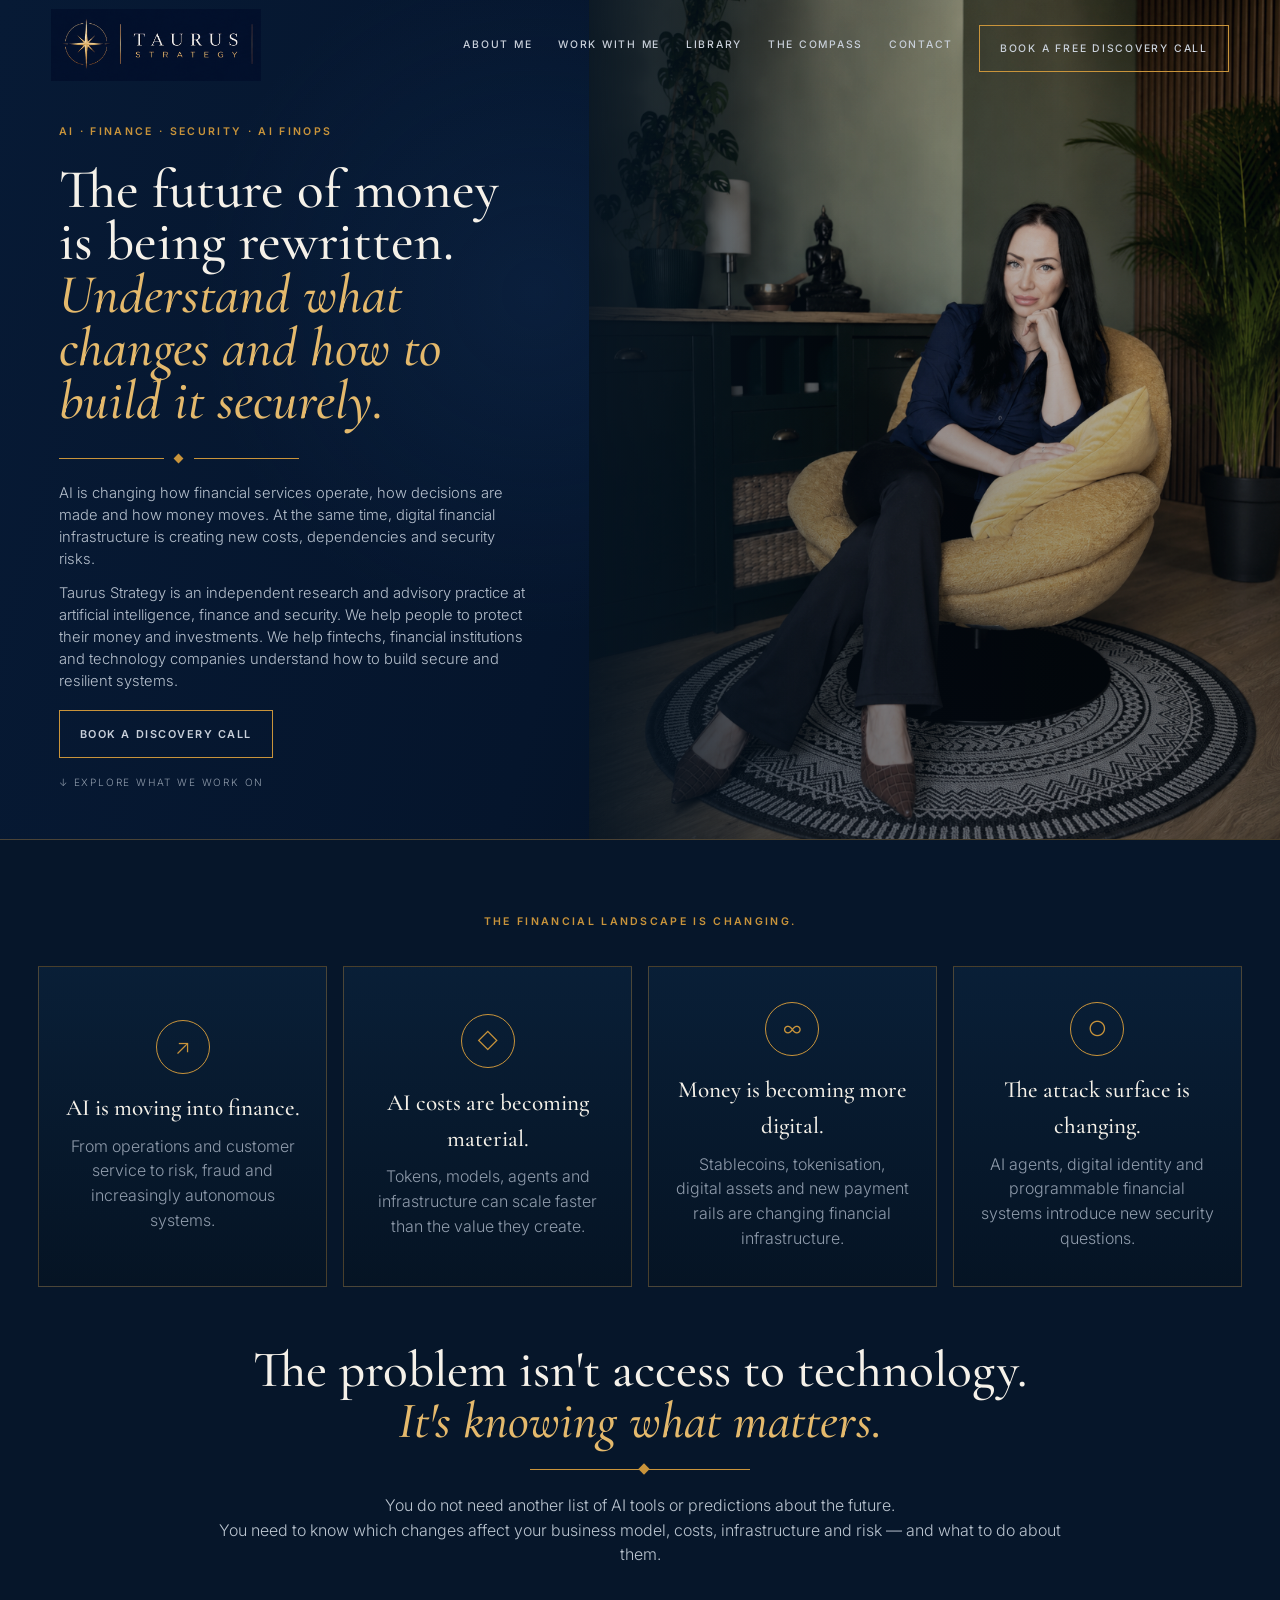
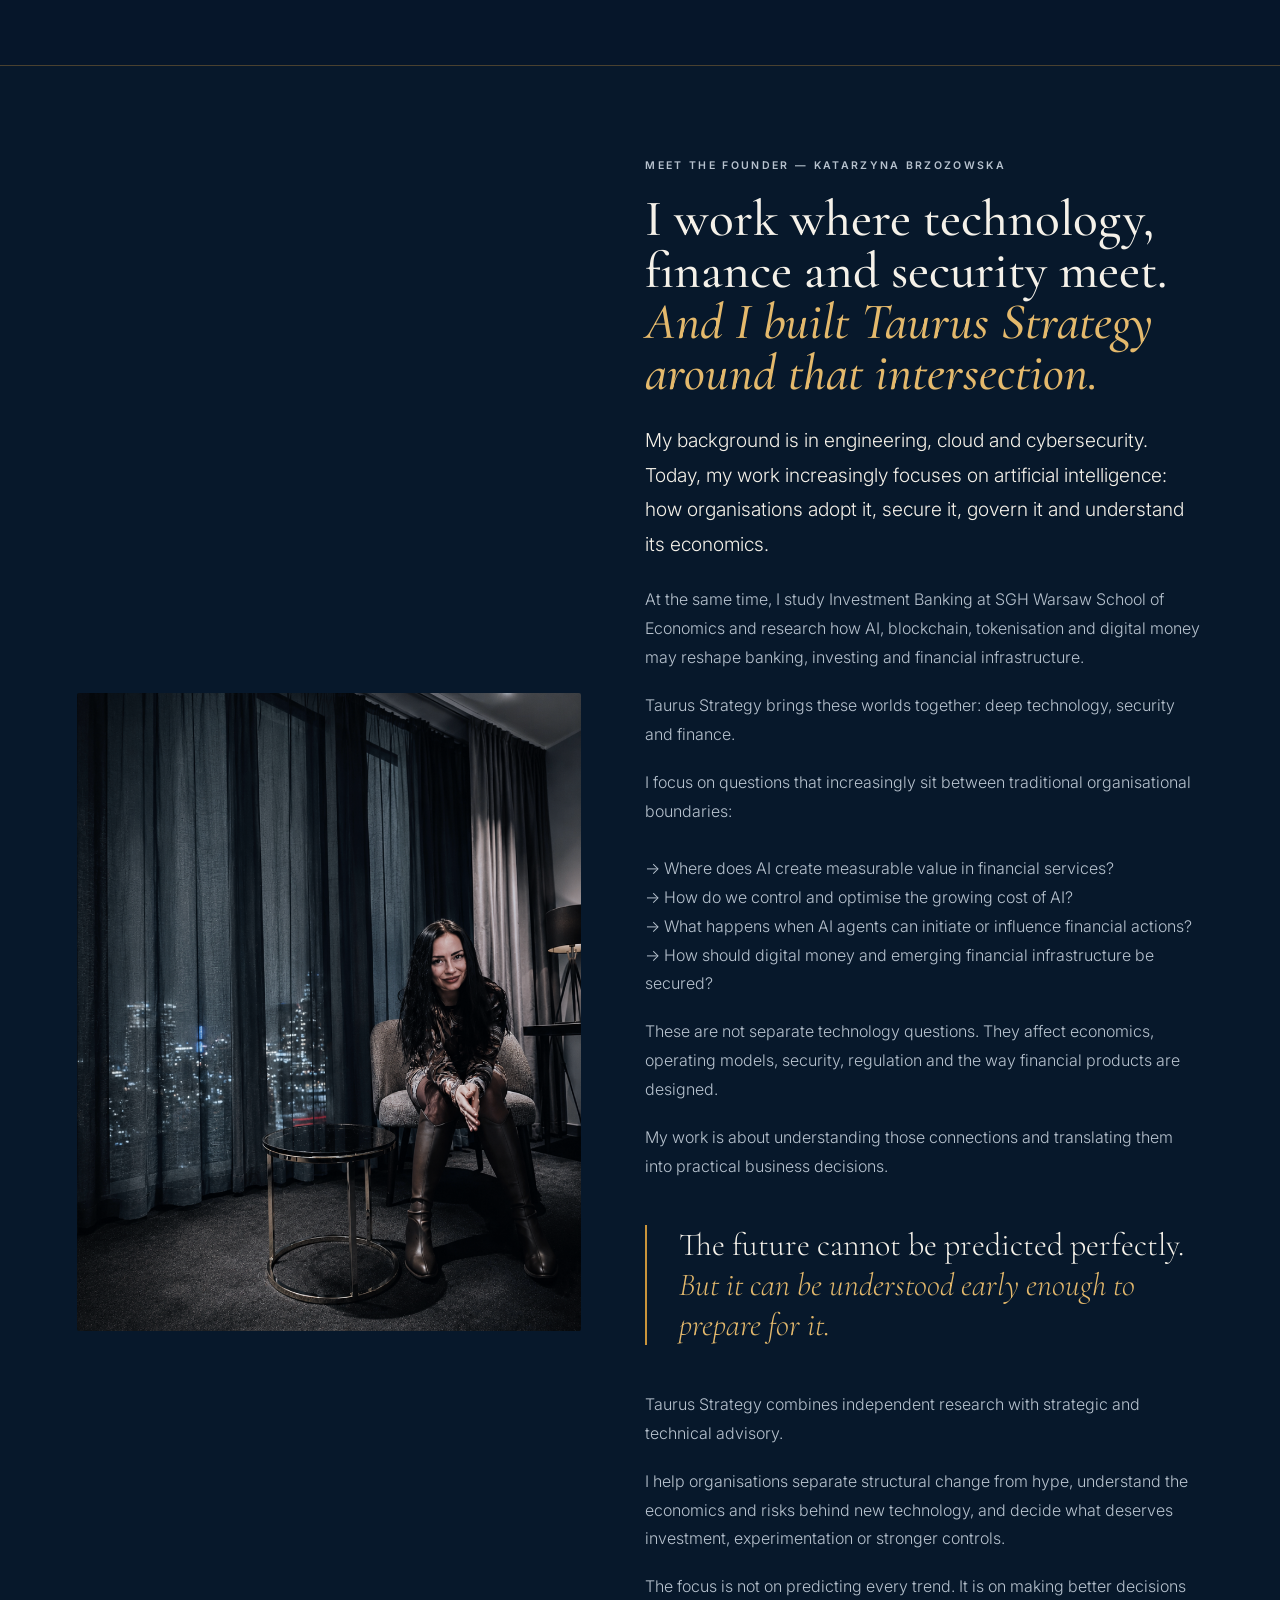
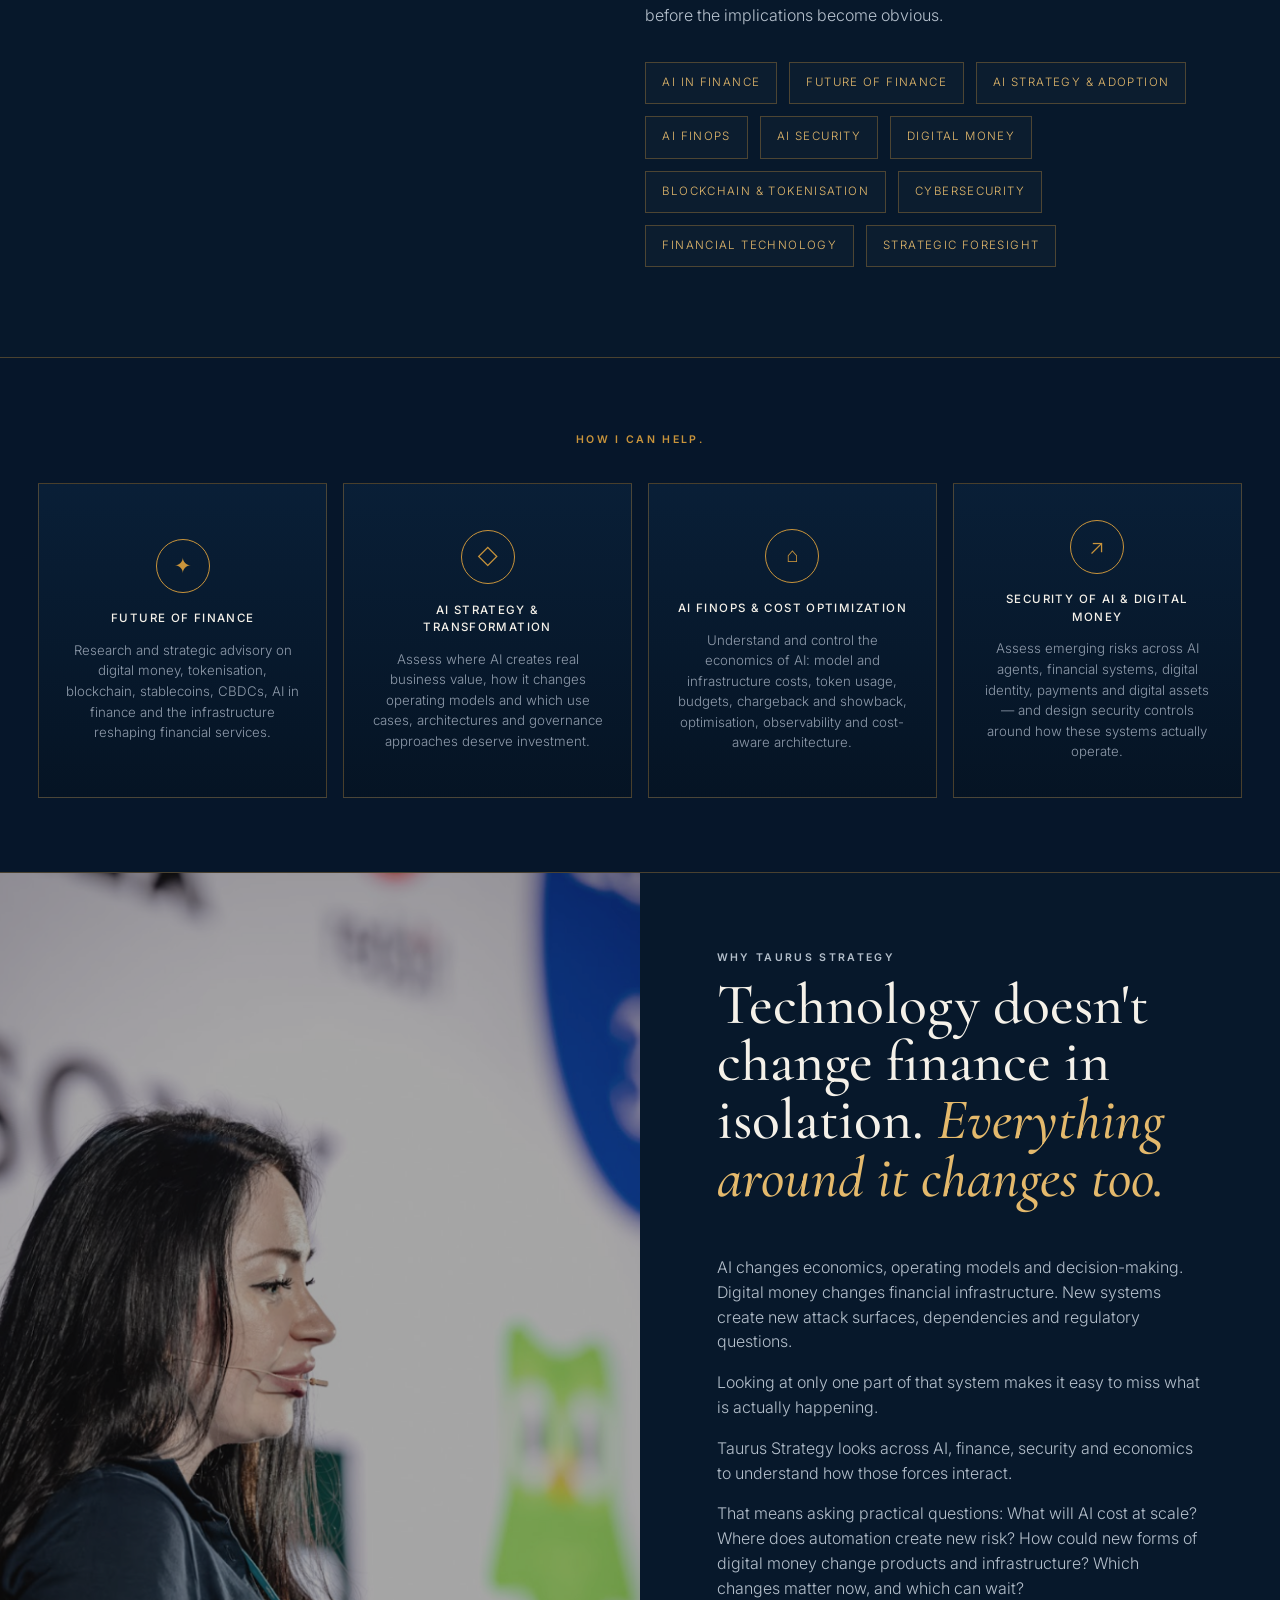
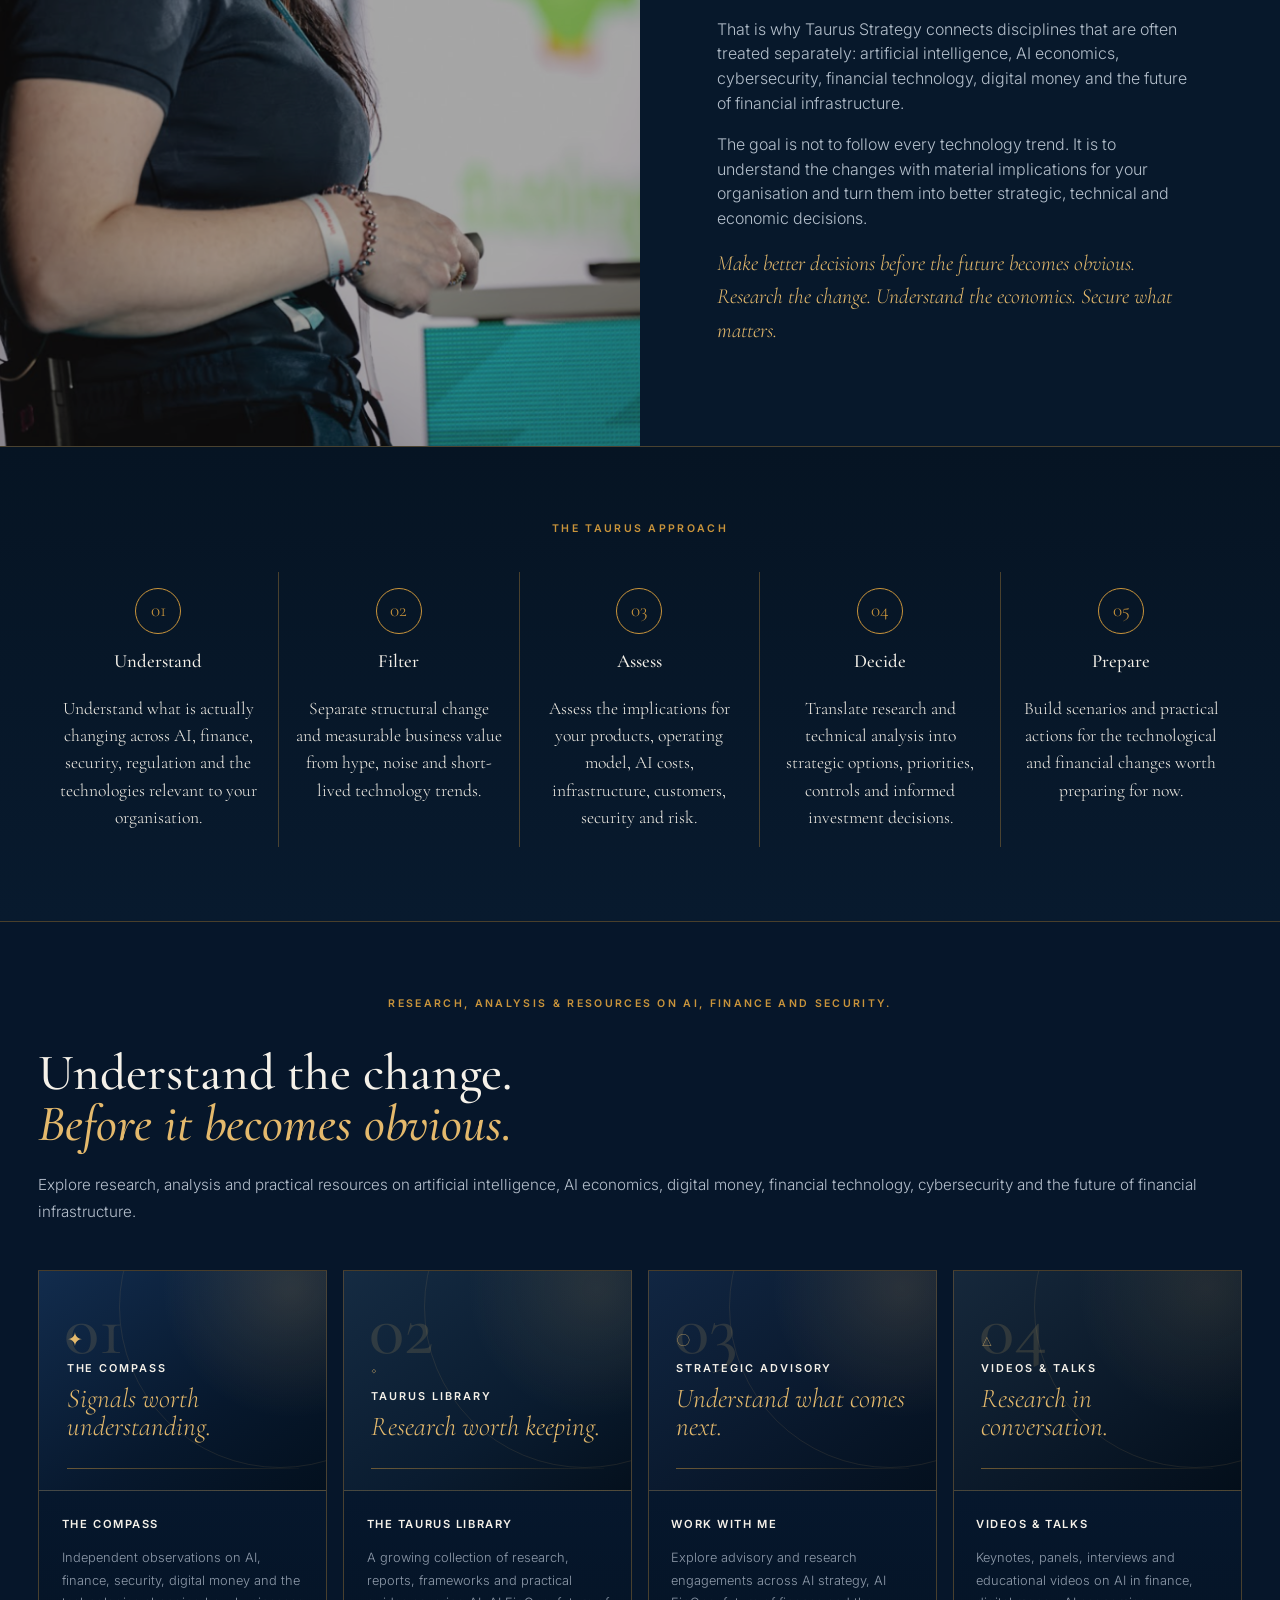
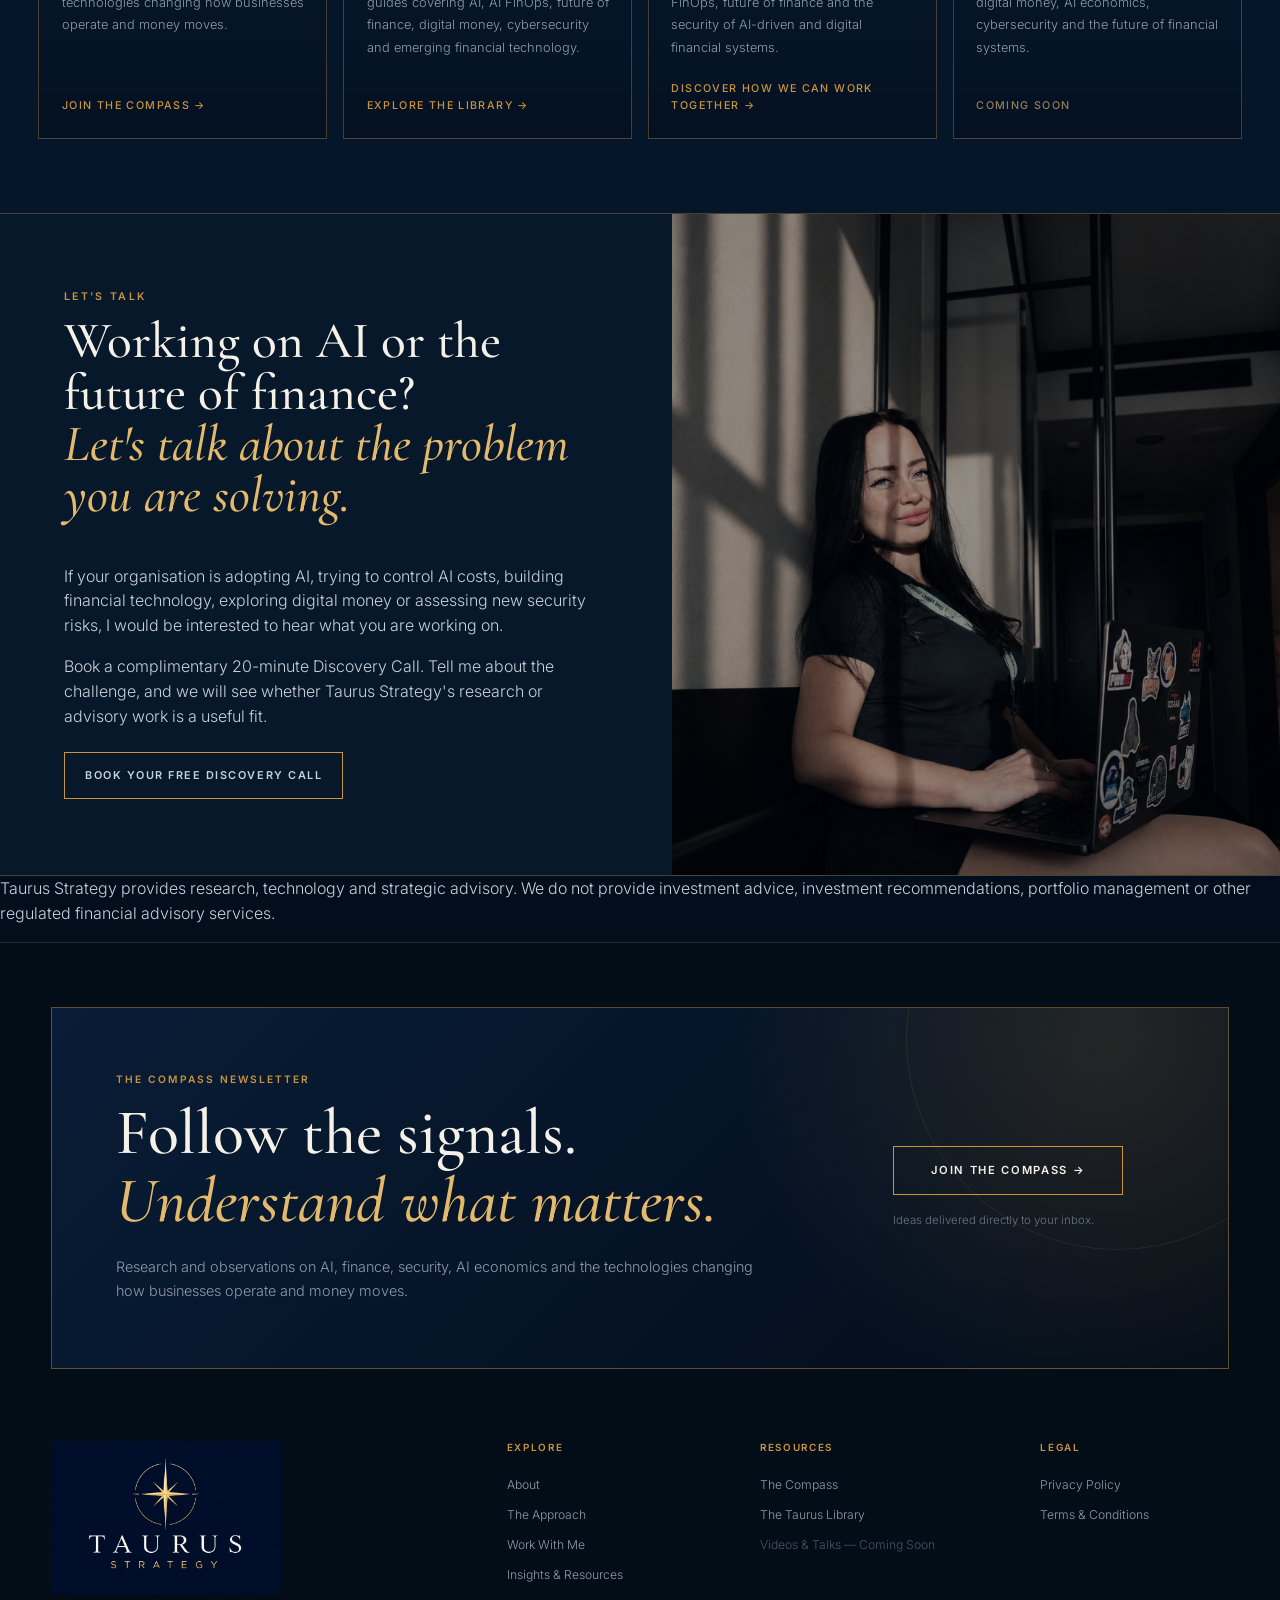
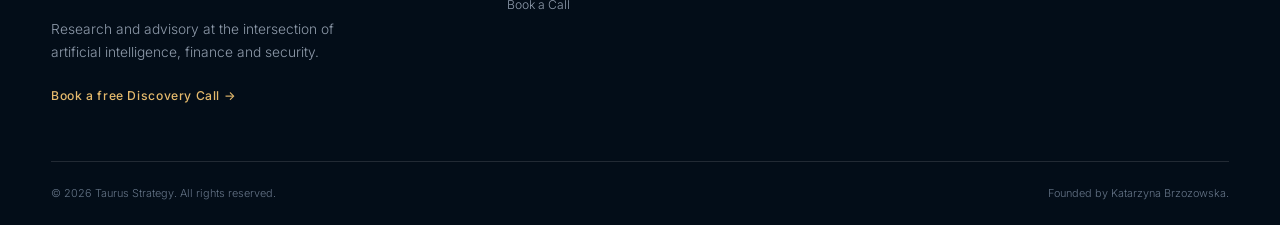
==== commit 6c020562: "Update index.html" ====
--- a/index.html
+++ b/index.html
@@ -144,7 +144,7 @@
 
     <h1>
       The future of money is being rewritten.
-      <em>Understand what changes next — and how to build it securely.</em>
+      <em>Understand what changes and how to build it securely.</em>
     </h1>
 
     <div class="gold-divider"><span></span></div>
@@ -155,17 +155,12 @@
       is creating new costs, dependencies and security risks.
     </p>
 
-    <p class="hero-emphasis">
-      The challenge is no longer whether these technologies matter.
-      It is knowing where they create value, cost and risk.
-    </p>
-
     <p class="hero-summary">
-      Taurus Strategy is an independent research and advisory practice at the
-      intersection of artificial intelligence, finance and security.
+      Taurus Strategy is an independent research and advisory practice at 
+      artificial intelligence, finance and security.
+      We help people to protect their money and investments.
       We help fintechs, financial institutions and technology companies
-      understand emerging change, manage AI economics and make better strategic
-      decisions about the systems they build.
+      understand how to build secure and resilient systems.
     </p>
 
     <a
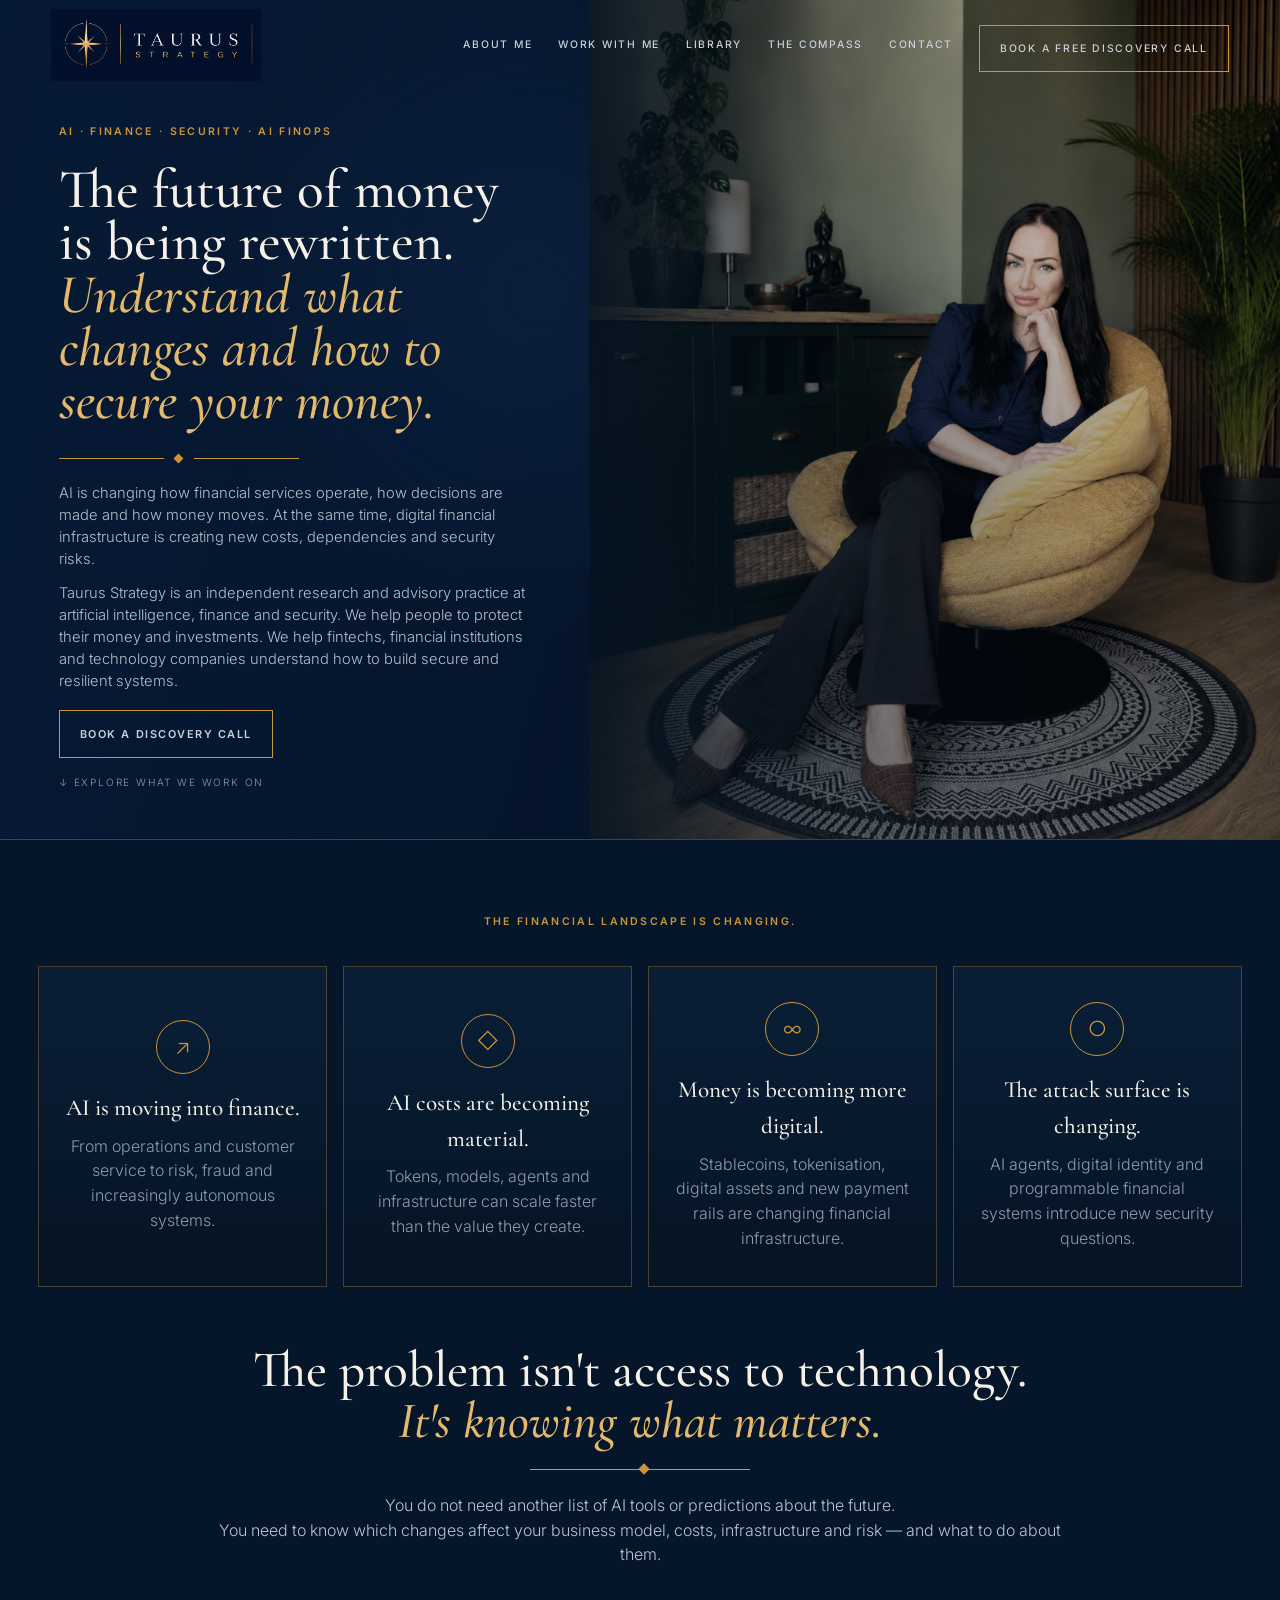
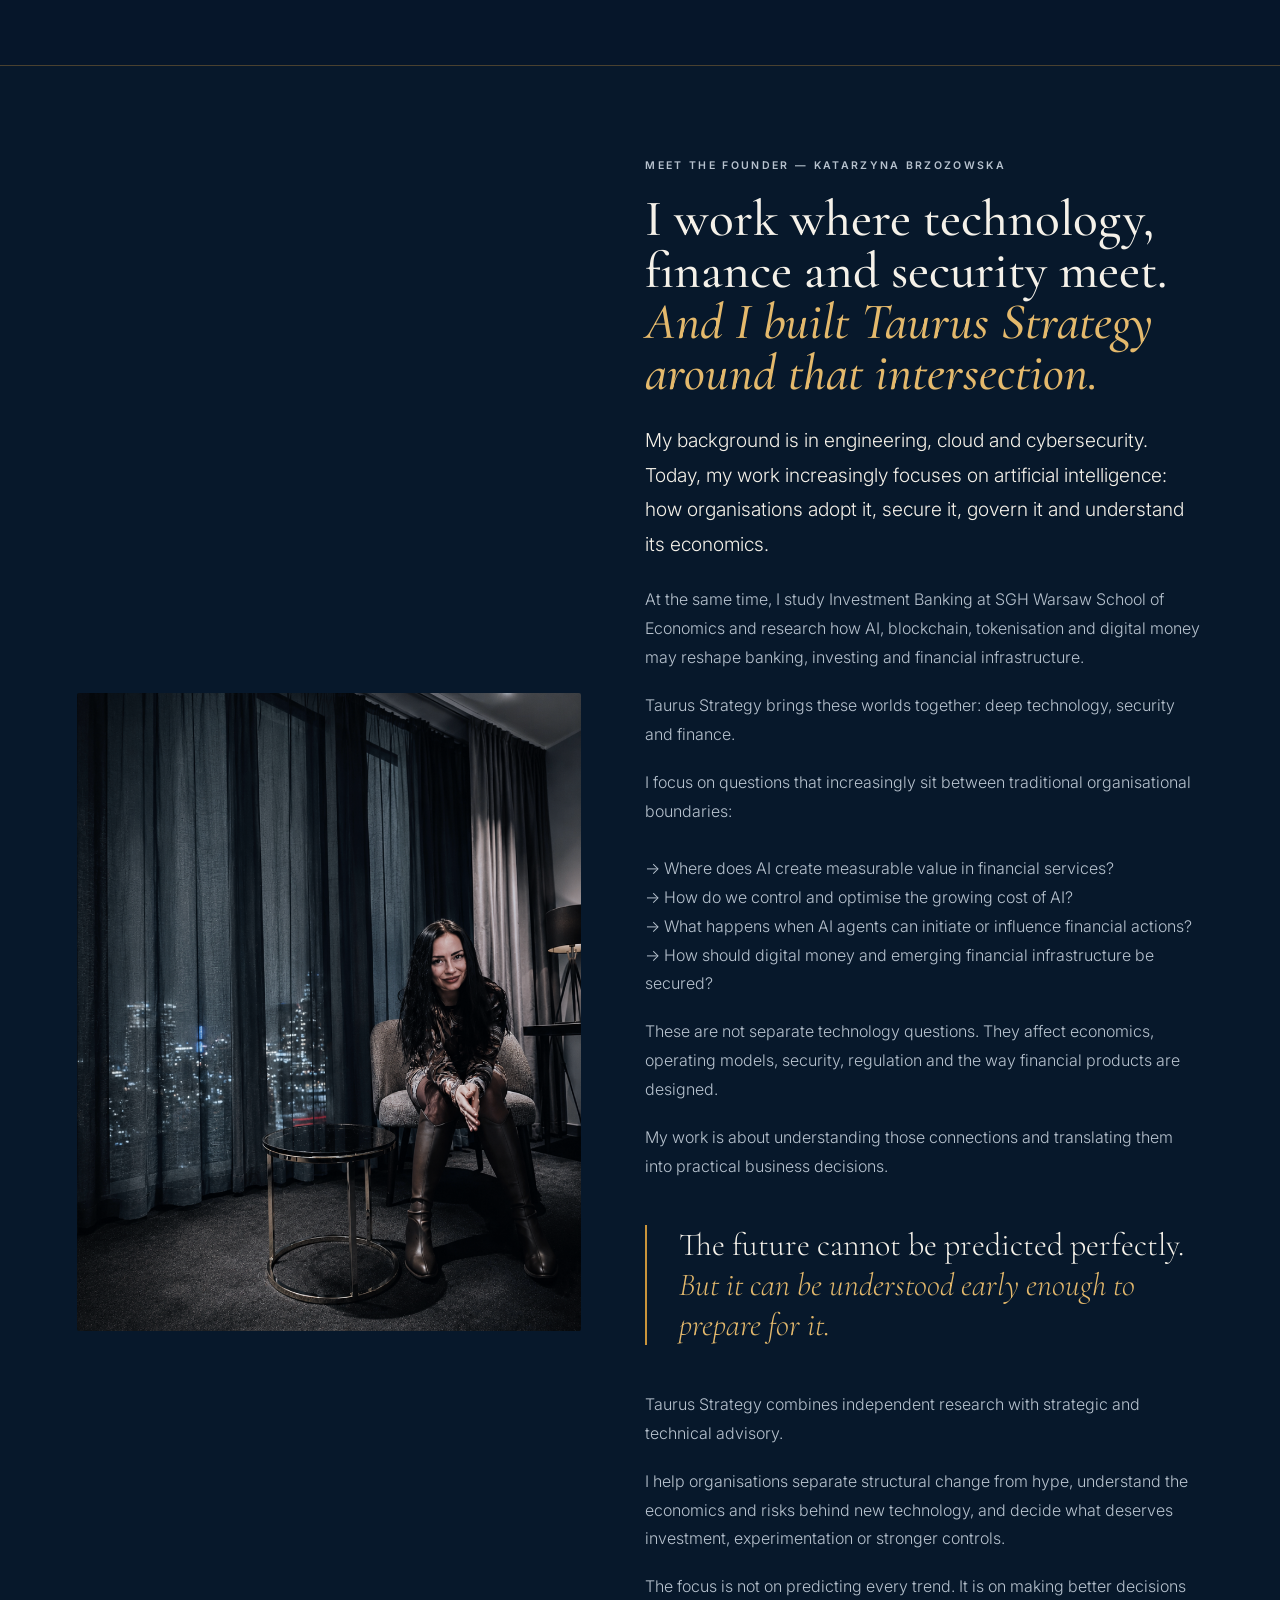
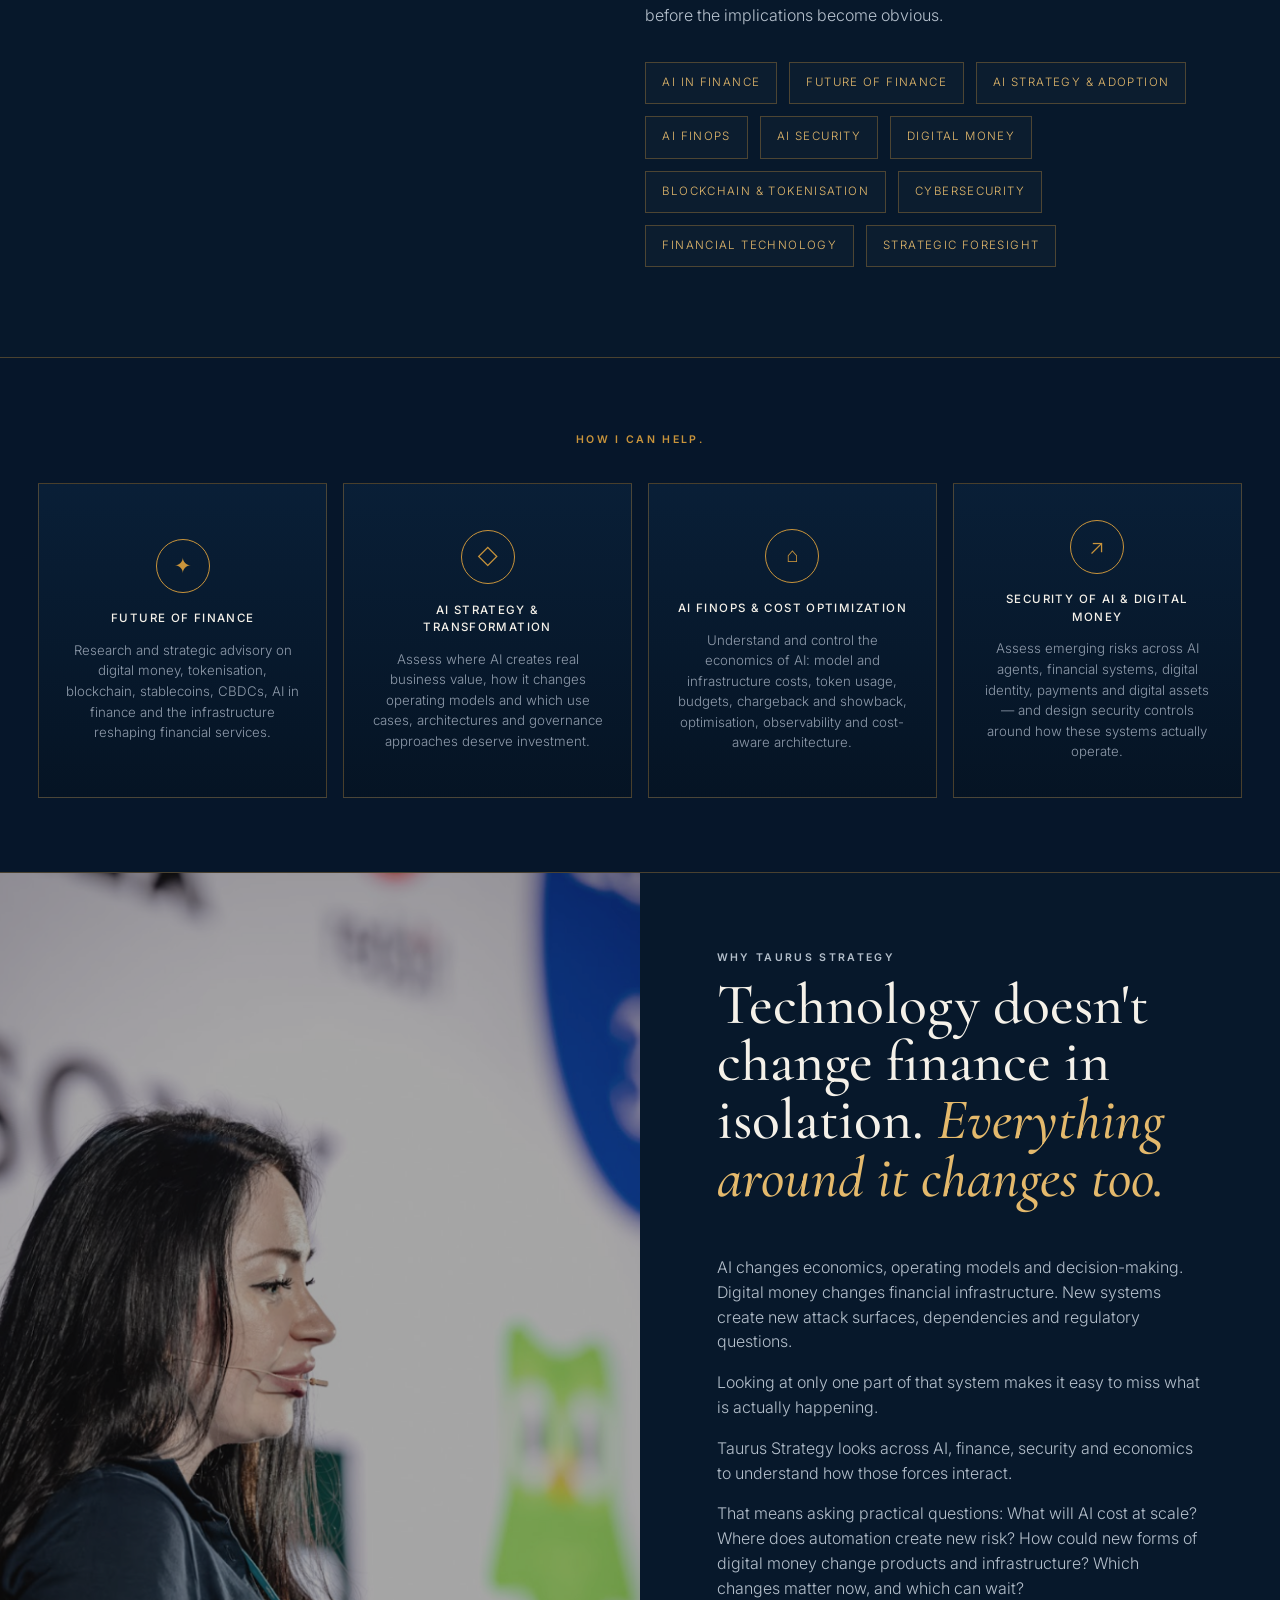
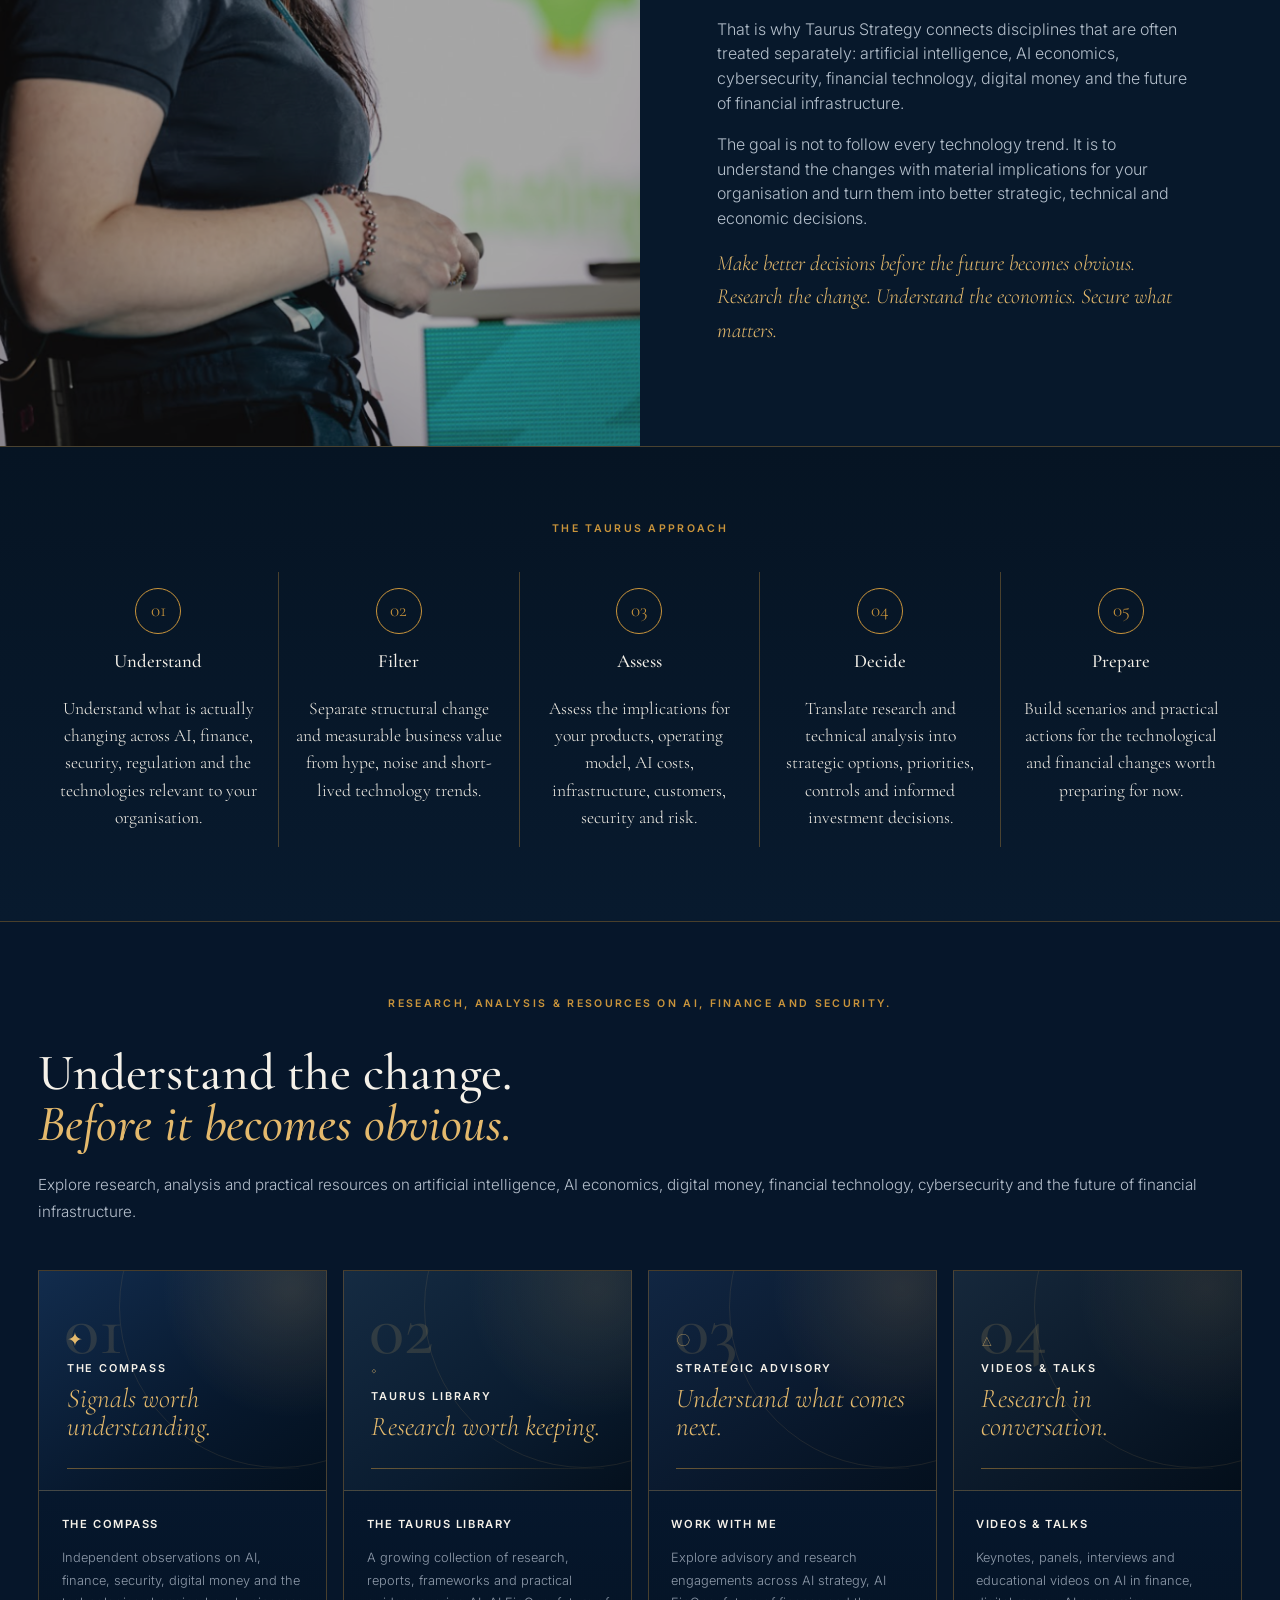
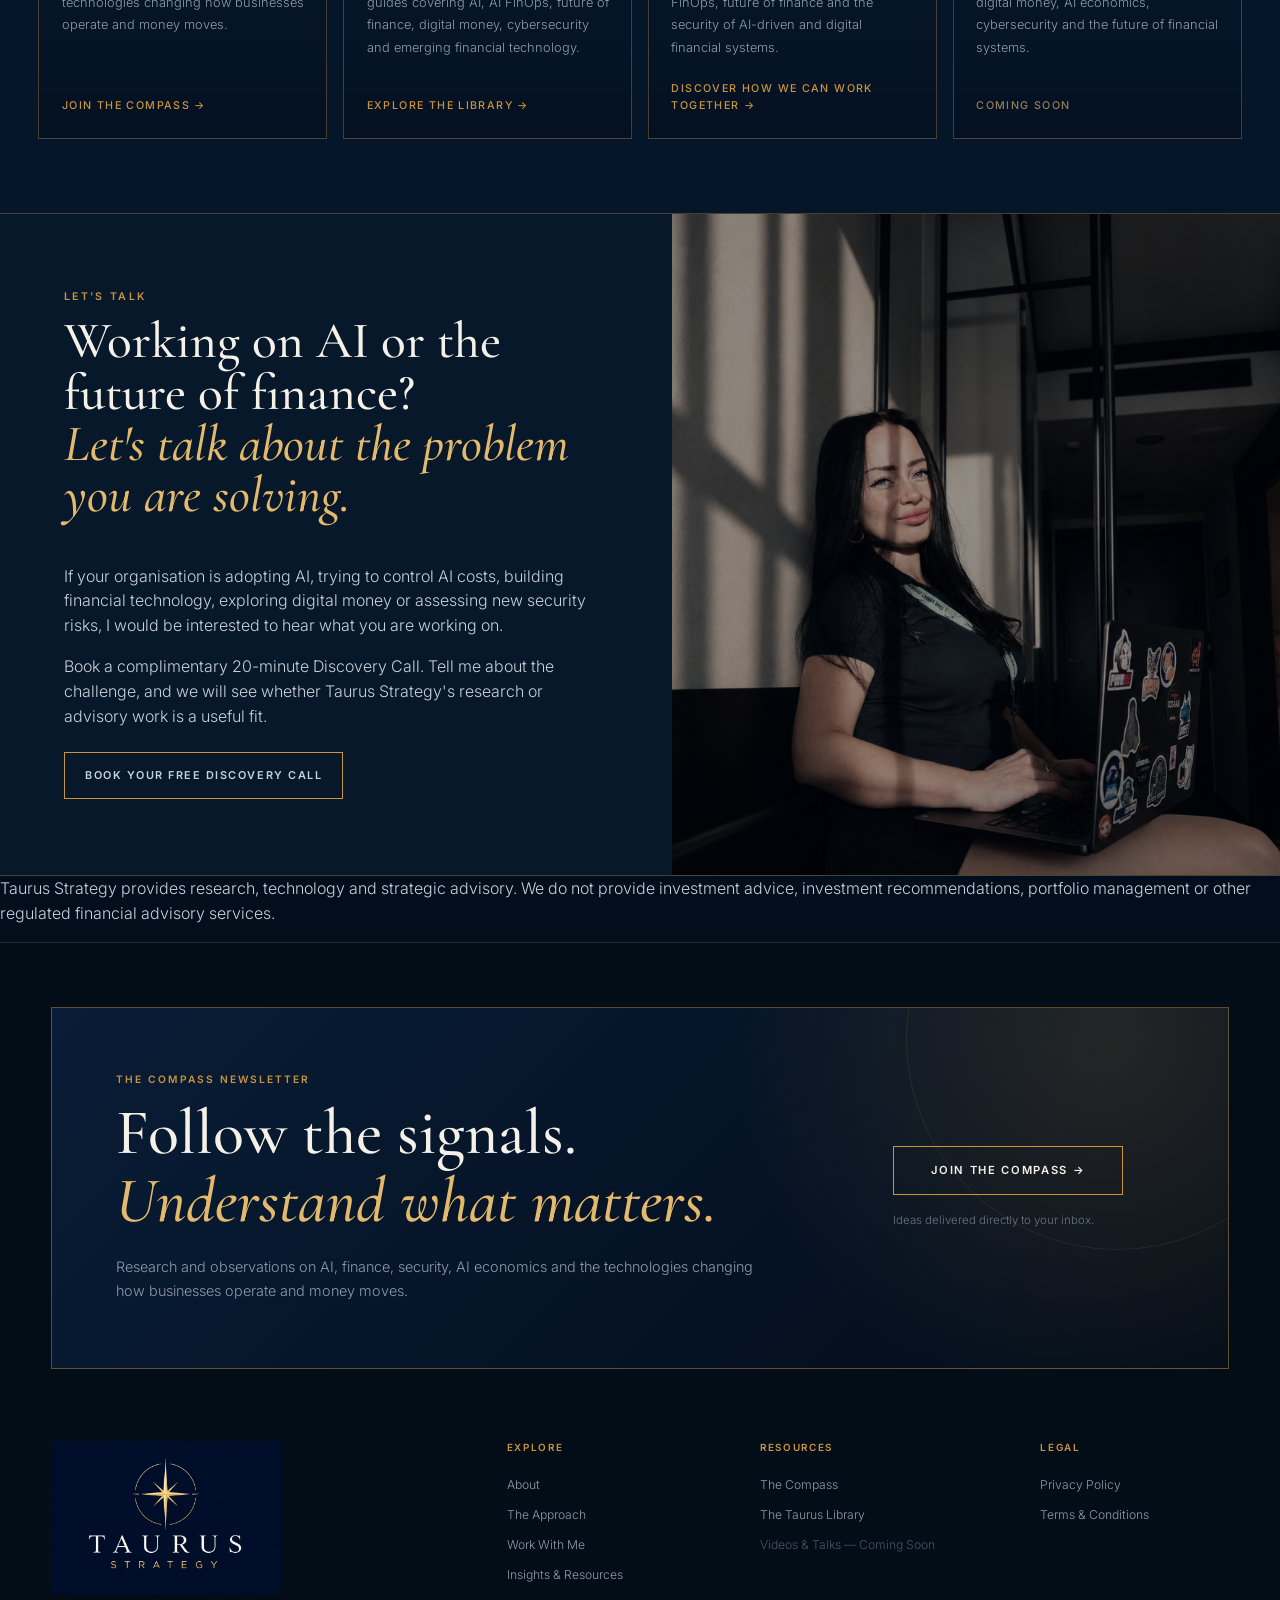
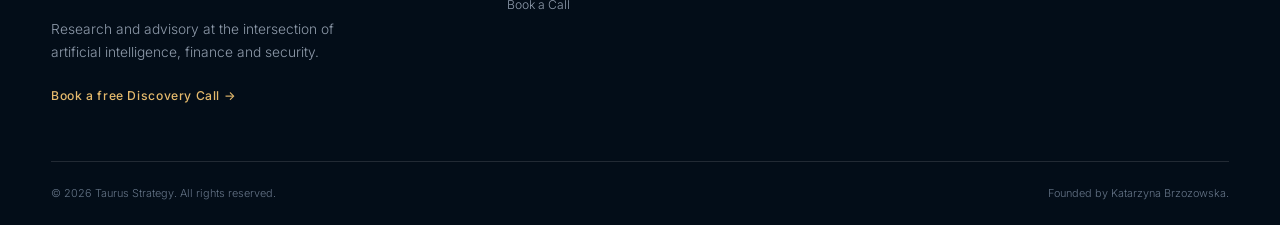
==== commit 305b654f: "Update index.html" ====
--- a/index.html
+++ b/index.html
@@ -144,7 +144,7 @@
 
     <h1>
       The future of money is being rewritten.
-      <em>Understand what changes and how to build it securely.</em>
+      <em>Understand what changes and how to secure your money.</em>
     </h1>
 
     <div class="gold-divider"><span></span></div>
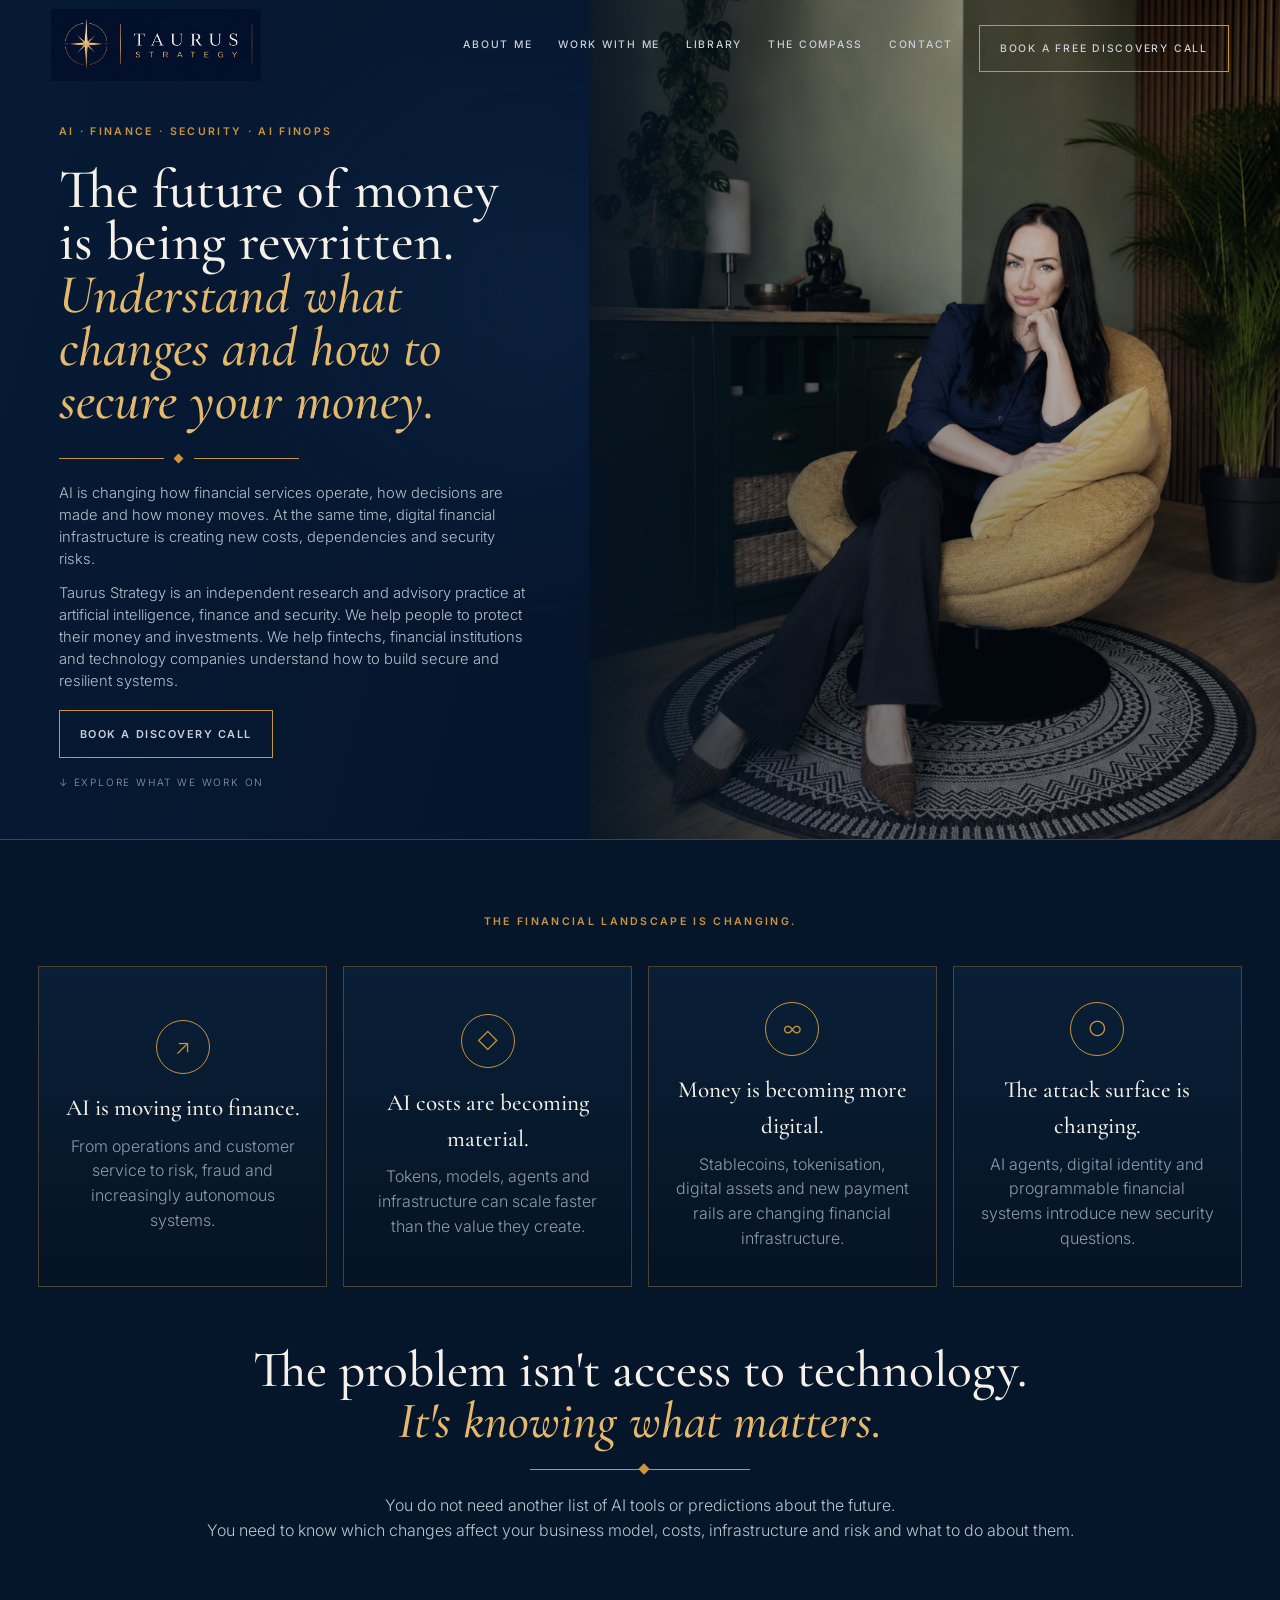
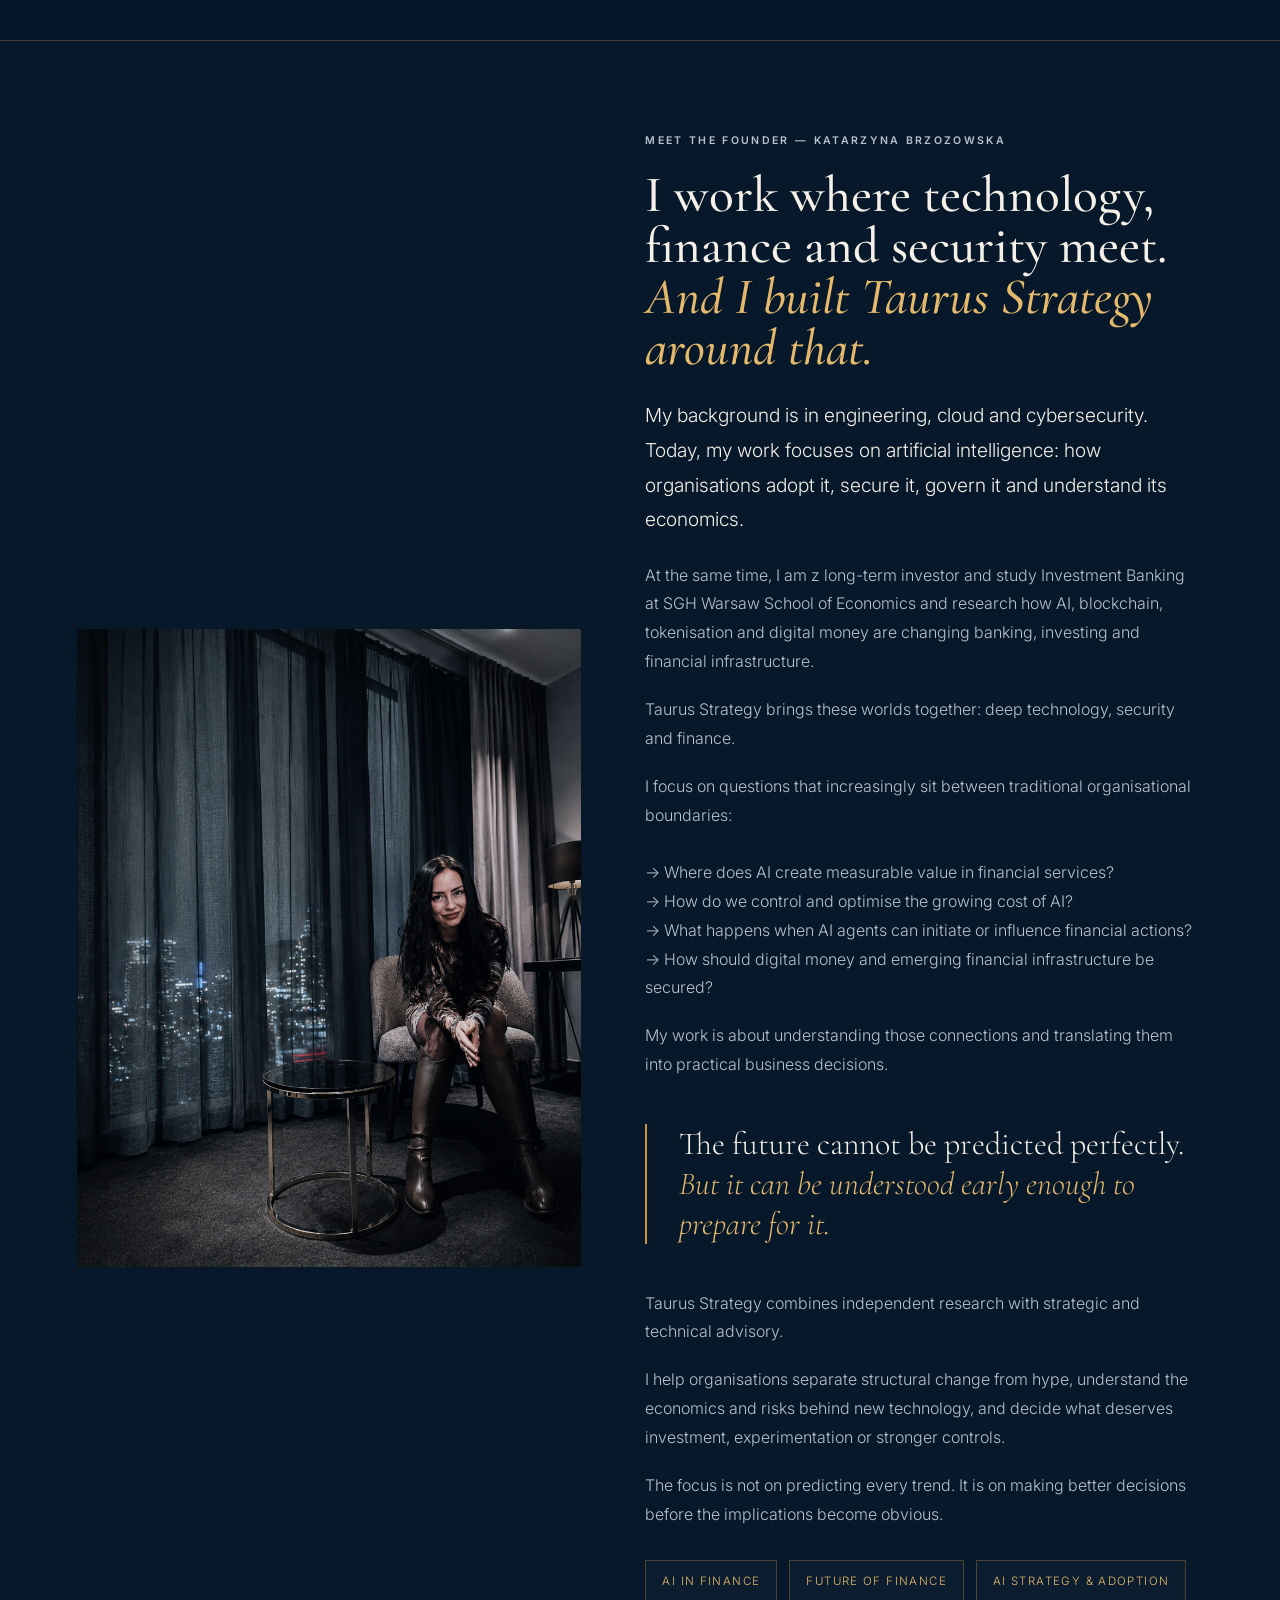
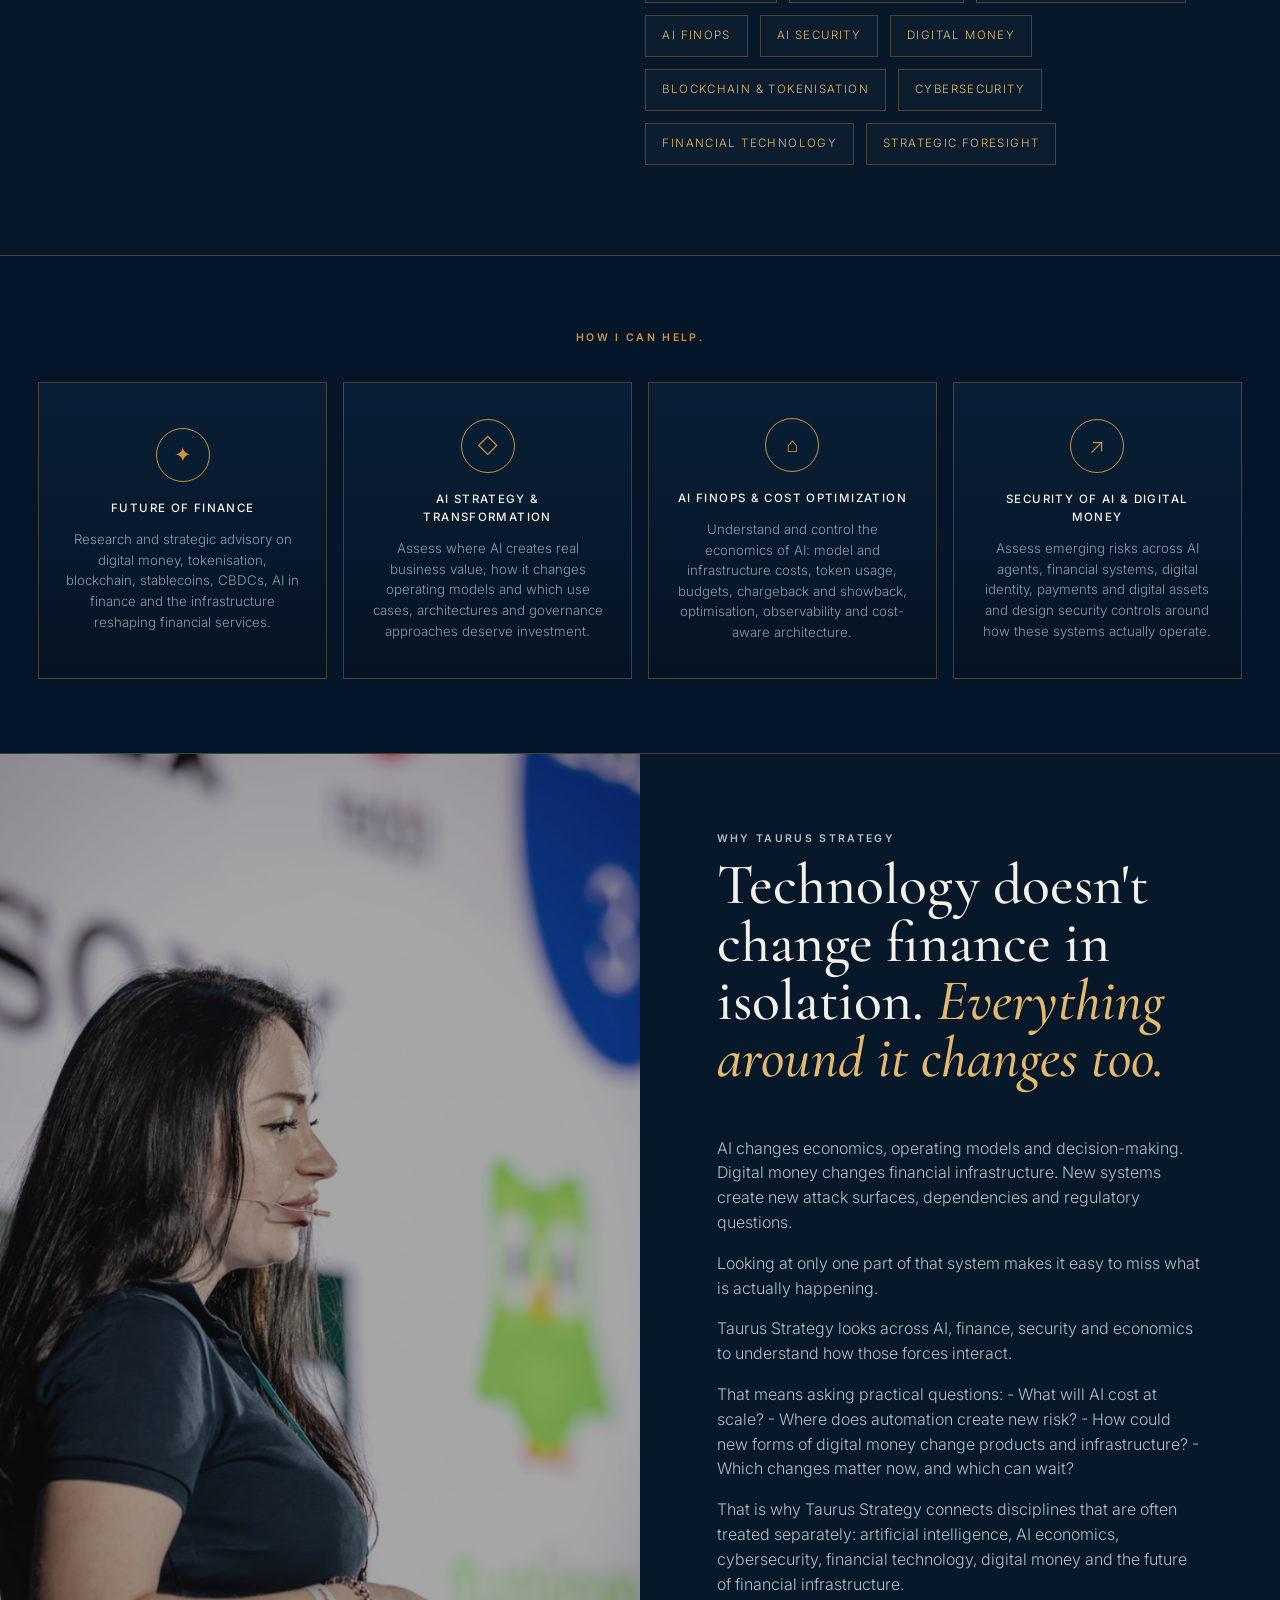
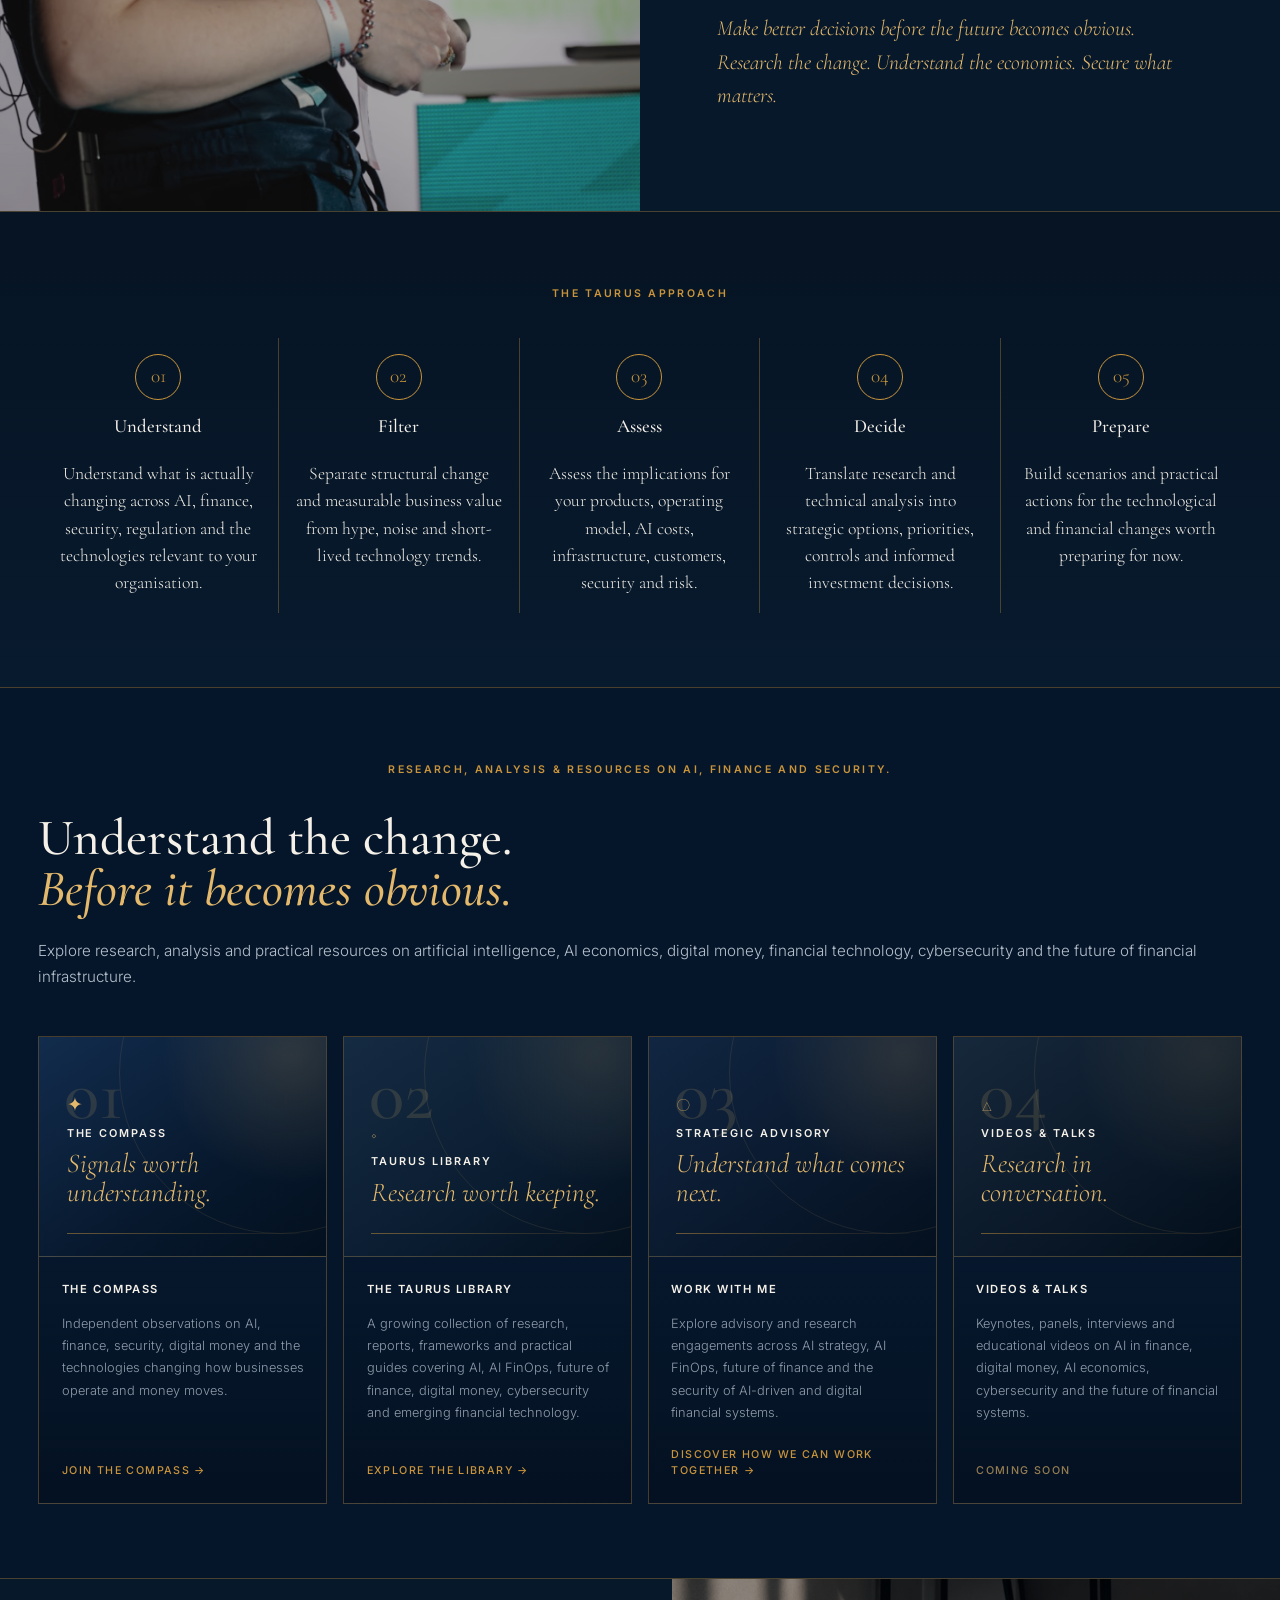
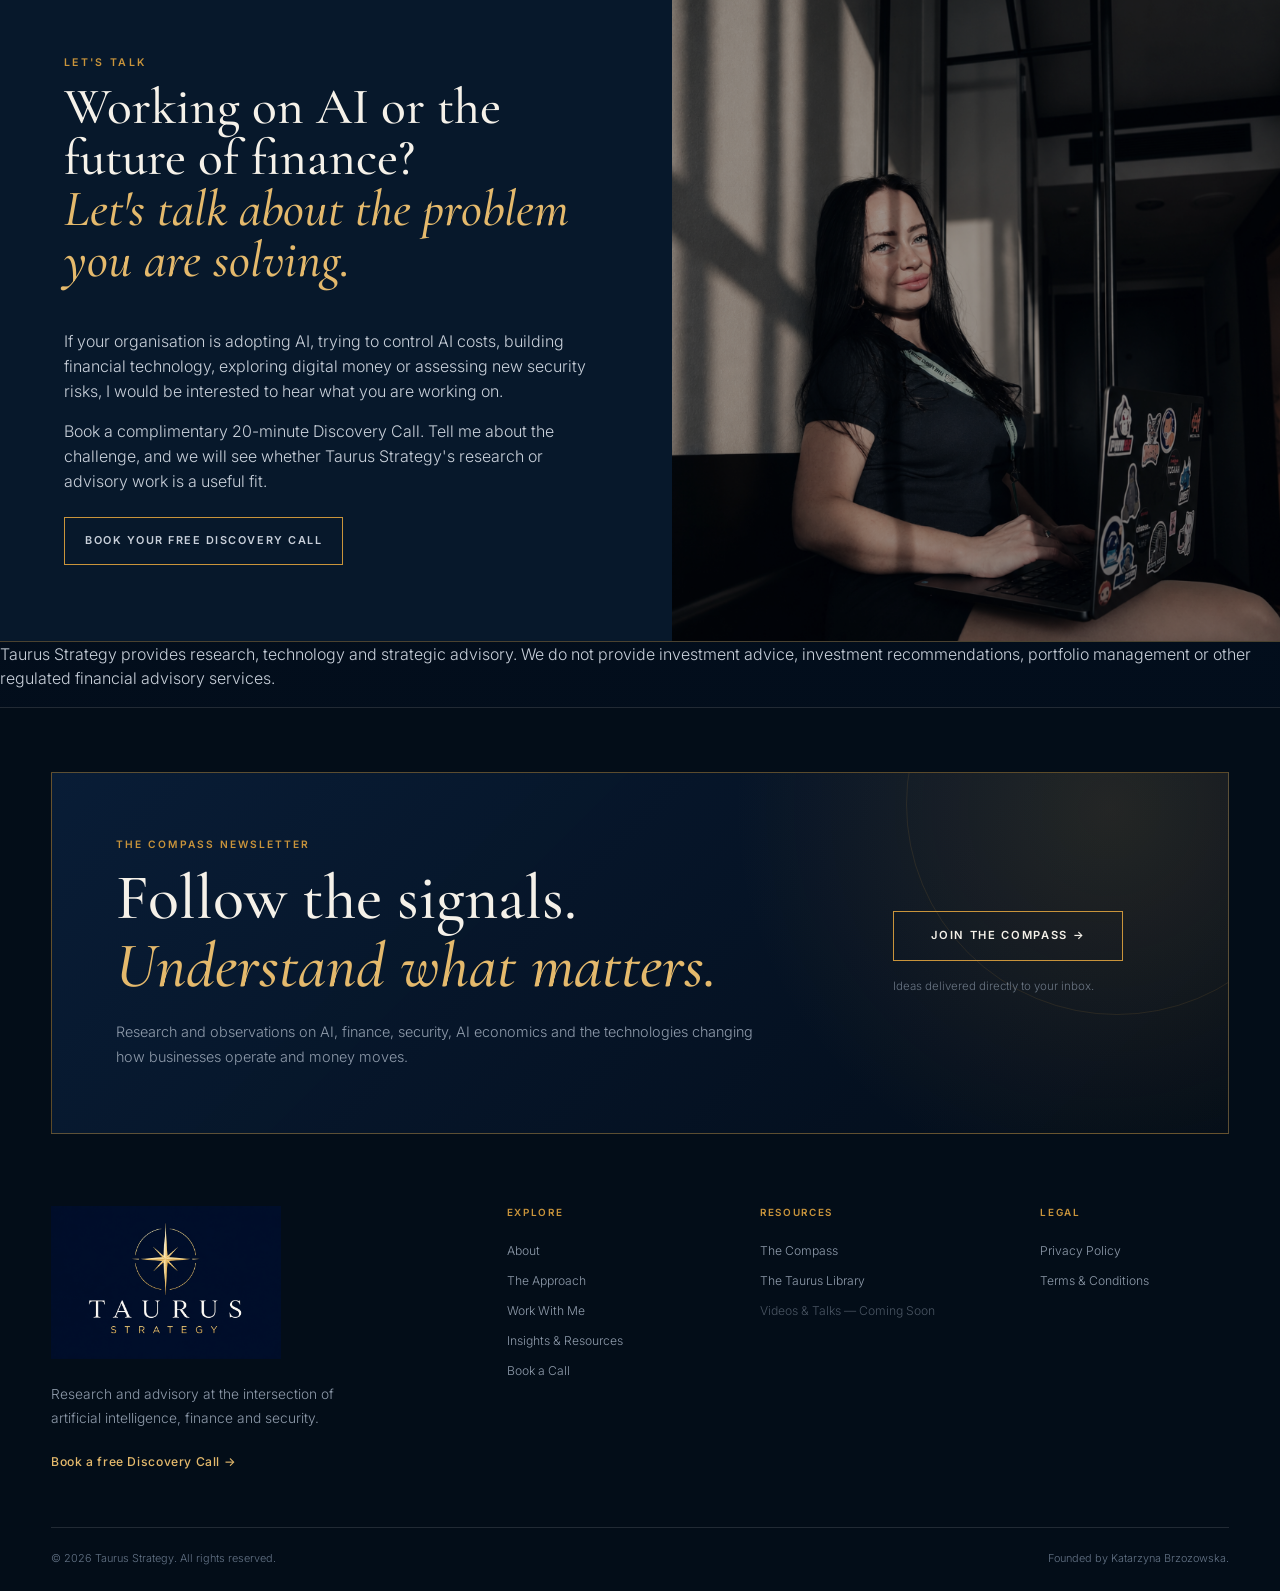
==== commit e8b00c91: "Update index.html" ====
--- a/index.html
+++ b/index.html
@@ -272,7 +272,7 @@
     <p>
       You do not need another list of AI tools or predictions about the future.<br>
       You need to know which changes affect your business model, costs,
-      infrastructure and risk — and what to do about them.
+      infrastructure and risk and what to do about them.
     </p>
 
   </div>
@@ -304,21 +304,21 @@
     <h2>
       I work where technology, finance and security meet.
       <br>
-      <em>And I built Taurus Strategy around that intersection.</em>
+      <em>And I built Taurus Strategy around that.</em>
     </h2>
 
 
     <p class="lead">
       My background is in engineering, cloud and cybersecurity.
-      Today, my work increasingly focuses on artificial intelligence:
+      Today, my work focuses on artificial intelligence:
       how organisations adopt it, secure it, govern it and understand its economics.
     </p>
 
 
     <p>
-      At the same time, I study Investment Banking at SGH Warsaw School
-      of Economics and research how AI, blockchain, tokenisation and digital
-      money may reshape banking, investing and financial infrastructure.
+      At the same time, I am z long-term investor and study Investment Banking 
+      at SGH Warsaw School of Economics and research how AI, blockchain, 
+      tokenisation and digital money are changing banking, investing and financial infrastructure.
     </p>
 
 
@@ -337,13 +337,6 @@
       → How do we control and optimise the growing cost of AI?<br>
       → What happens when AI agents can initiate or influence financial actions?<br>
       → How should digital money and emerging financial infrastructure be secured?
-    </p>
-
-
-    <p>
-      These are not separate technology questions.
-      They affect economics, operating models, security, regulation
-      and the way financial products are designed.
     </p>
 
 
@@ -479,7 +472,7 @@
 
       <p>
         Assess emerging risks across AI agents, financial systems,
-        digital identity, payments and digital assets — and design
+        digital identity, payments and digital assets and design
         security controls around how these systems actually operate.
       </p>
 
@@ -540,10 +533,10 @@
 
     <p>
       That means asking practical questions:
-      What will AI cost at scale?
-      Where does automation create new risk?
-      How could new forms of digital money change products and infrastructure?
-      Which changes matter now, and which can wait?
+      - What will AI cost at scale?
+      - Where does automation create new risk?
+      - How could new forms of digital money change products and infrastructure?
+      - Which changes matter now, and which can wait?
     </p>
 
 
@@ -552,14 +545,6 @@
       treated separately: artificial intelligence, AI economics,
       cybersecurity, financial technology, digital money
       and the future of financial infrastructure.
-    </p>
-
-
-    <p>
-      The goal is not to follow every technology trend.
-      It is to understand the changes with material implications
-      for your organisation and turn them into better strategic,
-      technical and economic decisions.
     </p>
 
 
